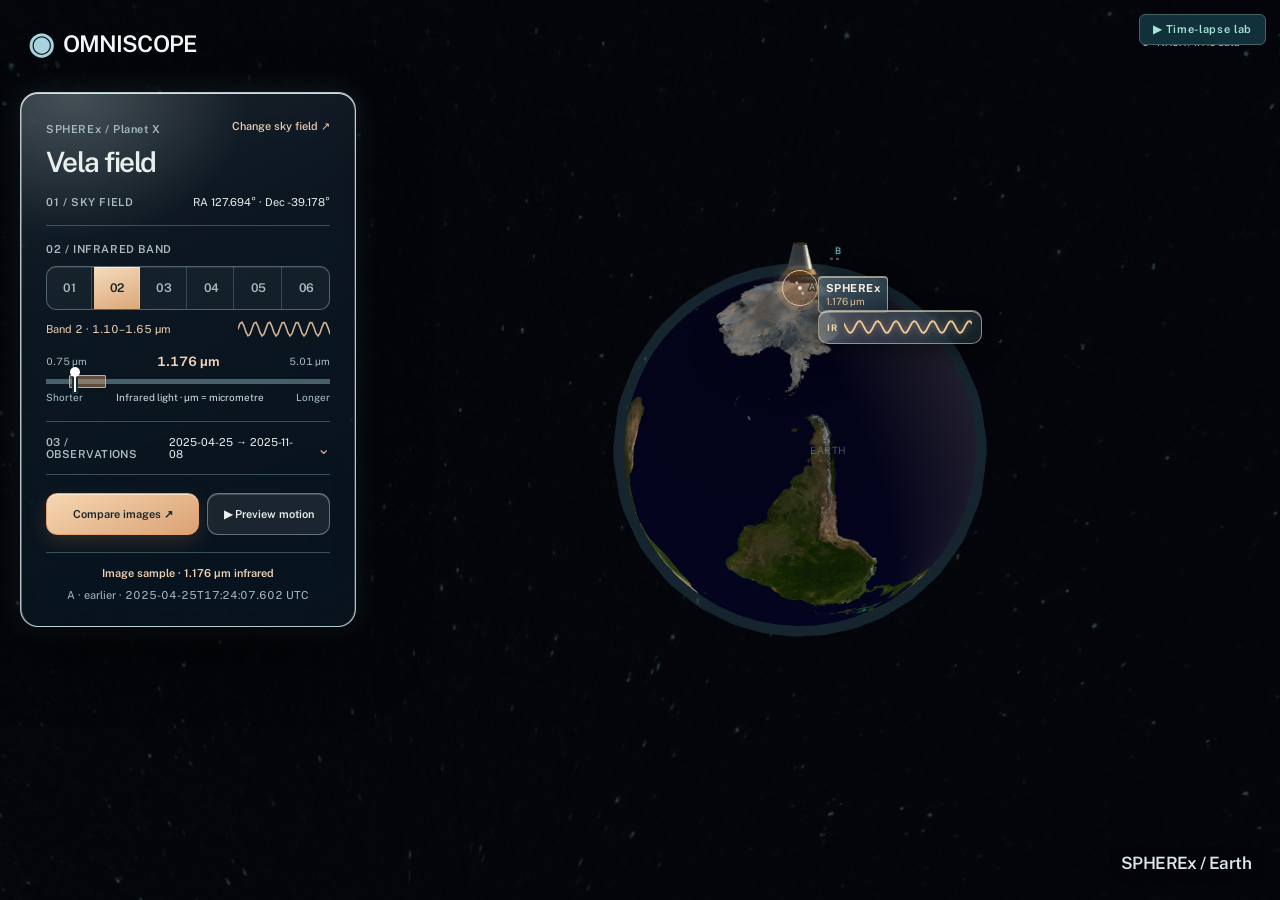
==== omniscope/index.html @ dc227153 "Add omniscope" ====
<!doctype html>
<html lang="en">
<head>
<base href="/omniscope/public/">
<meta charset="UTF-8" />
<meta name="viewport" content="width=device-width, initial-scale=1.0" />
<title>OMNISCOPE</title>
<meta name="description" content="Explore real SPHEREx infrared observations, compare the sky over time, and investigate possible moving sources." />
<meta property="og:type" content="website" />
<meta property="og:title" content="OmniScope | SPHEREx Sky Explorer" />
<meta property="og:description" content="Compare real NASA/IPAC infrared sky images and explore the changing sky." />
<style>
:root {
    --void: #05070d;
    --panel: rgba(10, 15, 26, 0.72);
    --border: rgba(148, 163, 184, 0.14);
    --cyan: #6fd8e8;
    --text: #e7ecf3;
    --muted: #7c8a9e;
    --warn: #d98f5a;
  }
  * { box-sizing: border-box; }
  html, body { margin: 0; height: 100%; background: var(--void); color: var(--text);
    font-family: 'Public Sans', Arial, sans-serif; overflow: hidden; }
  .mono { font-family: 'Public Sans', Arial, sans-serif; font-variant-numeric: tabular-nums; }
  canvas { display: block; }

  #app { position: relative; width: 100vw; height: 100vh; }
  .overlay { position: absolute; inset: 0; pointer-events: none; }

  /* Top bar */
  .top-left { position: absolute; left: 24px; top: 24px; }
  .top-left h1 { font-size: 15px; font-weight: 500; letter-spacing: 0.22em; margin: 0; }
  .top-left p { font-size: 10px; text-transform: uppercase; letter-spacing: 0.18em; color: var(--muted); margin: 4px 0 0; }
  .top-right { position: absolute; right: 24px; top: 24px; text-align: right; }
  .top-right .date { font-size: 12px; letter-spacing: 0.02em; color: #cbd5e1; }
  .live-row { display: flex; align-items: center; justify-content: flex-end; gap: 6px; margin-top: 4px; }
  .live-dot { width: 6px; height: 6px; border-radius: 50%; background: var(--cyan); box-shadow: 0 0 6px 1px rgba(111,216,232,0.7); }
  .live-dot.paused { background: #475569; box-shadow: none; }
  .live-label { font-size: 10px; text-transform: uppercase; letter-spacing: 0.18em; color: var(--muted); }

  /* Control panel */
  .control-panel { position: absolute; left: 24px; top: 96px; width: 258px; max-height: calc(100vh - 96px - 210px); min-height: 120px; overflow-y: auto; overflow-x: hidden;
    border: 1px solid var(--border); border-radius: 6px; background: var(--panel);
    backdrop-filter: blur(10px); pointer-events: auto; }
  .control-panel .head { border-bottom: 1px solid var(--border); padding: 12px 16px; position: sticky; top: 0; background: var(--panel); backdrop-filter: blur(10px); }
  .control-panel .head span { font-size: 10px; text-transform: uppercase; letter-spacing: 0.18em; color: var(--muted); }
  .control-panel ul { list-style: none; margin: 0; padding: 4px 0; }
  .control-panel button { all: unset; display: flex; align-items: center; justify-content: space-between;
    width: 100%; padding: 9px 16px; font-size: 12.5px; cursor: pointer; color: #cbd5e1; box-sizing: border-box; }
  .control-panel button:hover { background: rgba(255,255,255,0.05); }
  .control-panel button.off span.label { color: #64748b; }
  .control-panel button span.label { flex: 1; min-width: 0; overflow-wrap: break-word; padding-right: 8px; }
  .dot { width: 11px; height: 11px; border-radius: 50%; border: 1px solid #475569; flex-shrink: 0; }
  .dot.on { border-color: rgba(111,216,232,0.6); background: rgba(111,216,232,0.7); }

  /* Rocket button */

  /* Object inspector */
  .inspector { position: relative; width: 100%; flex: 0 1 auto; min-height: 0; overflow-y: auto;
    border: 1px solid var(--border); border-radius: 6px; background: rgba(10,15,26,0.82);
    backdrop-filter: blur(10px); pointer-events: none; opacity: 0; transform: translateX(24px);
    transition: all 0.3s ease; }
  .inspector.open { opacity: 1; transform: translateX(0); pointer-events: auto; }
  .inspector-head { display: flex; align-items: flex-start; justify-content: space-between;
    border-bottom: 1px solid var(--border); padding: 12px 16px; position: sticky; top: 0; background: rgba(10,15,26,0.92); }
  .inspector-head .cat { font-size: 10px; text-transform: uppercase; letter-spacing: 0.18em; color: var(--muted); margin: 0; }
  .inspector-head h2 { font-size: 17px; font-weight: 500; margin: 2px 0 0; color: #f8fafc; }
  .inspector-head button { all: unset; cursor: pointer; color: #64748b; }
  .inspector-head button:hover { color: #e2e8f0; }
  .inspector-body { padding: 12px 16px; }
  .inspector-body .desc { font-size: 12.5px; line-height: 1.5; color: #94a3b8; margin: 0 0 12px; }
  .section-label { font-size: 10px; text-transform: uppercase; letter-spacing: 0.18em; color: var(--muted); margin: 16px 0 4px; }
  .field { display: flex; align-items: baseline; justify-content: space-between; border-bottom: 1px solid rgba(255,255,255,0.06); padding: 7px 0; gap: 12px; }
  .field .k { font-size: 11px; text-transform: uppercase; letter-spacing: 0.14em; color: #64748b; }
  .field .v { font-size: 13px; color: #f1f5f9; text-align: right; }
  .hazard-flag { margin-top: 8px; border: 1px solid rgba(217,143,90,0.3); background: rgba(217,143,90,0.1);
    padding: 6px 10px; border-radius: 4px; font-size: 11px; color: #e3ab7c; }
  .source-note { margin-top: 10px; font-size: 10.5px; line-height: 1.5; color: #536176; }
  .actions { display: flex; gap: 8px; margin-top: 16px; }
  .actions button { all: unset; flex: 1; text-align: center; border: 1px solid rgba(255,255,255,0.15);
    border-radius: 4px; padding: 8px 12px; font-size: 11px; text-transform: uppercase; letter-spacing: 0.1em;
    color: #cbd5e1; cursor: pointer; transition: all 0.15s; }
  .actions button:hover { background: rgba(255,255,255,0.05); }
  .actions button.active { border-color: rgba(111,216,232,0.5); background: rgba(111,216,232,0.1); color: #a5e8f2; }

  /* Timeline */
  .timeline { position: absolute; bottom: 24px; left: 50%; transform: translateX(-50%);
    width: min(680px, 88vw); display: flex; align-items: center; gap: 16px;
    border: 1px solid var(--border); border-radius: 6px; background: var(--panel);
    backdrop-filter: blur(10px); padding: 12px 16px; pointer-events: auto; }
  .play-btn { all: unset; display: flex; align-items: center; justify-content: center;
    width: 32px; height: 32px; border: 1px solid var(--border); border-radius: 4px; color: #e2e8f0; cursor: pointer; flex-shrink: 0; }
  .play-btn:hover { background: rgba(255,255,255,0.1); }
  .timeline-body { flex: 1; display: flex; flex-direction: column; gap: 6px; min-width: 0; }
  .timeline input[type=range] { width: 100%; height: 4px; -webkit-appearance: none; background: rgba(255,255,255,0.1); border-radius: 2px; cursor: pointer; }
  .timeline input[type=range]::-webkit-slider-thumb { -webkit-appearance: none; width: 11px; height: 11px; border-radius: 50%; background: var(--cyan); }
  .timeline-row { display: flex; align-items: center; justify-content: space-between; }
  .timeline-row .date { font-size: 11px; letter-spacing: 0.02em; color: #cbd5e1; white-space: nowrap; }
  .speed-steps { display: flex; align-items: center; gap: 4px; }
  .speed-steps button { all: unset; padding: 2px 6px; border-radius: 3px; font-size: 10px; color: #64748b; cursor: pointer; }
  .speed-steps button.active { background: rgba(111,216,232,0.15); color: #a5e8f2; }

  /* Loading screen */
  #loading { position: fixed; inset: 0; z-index: 50; display: flex; flex-direction: column;
    align-items: center; justify-content: center; overflow: hidden; background: #03040a;
    transition: opacity 0.3s ease; }
  #loading.hidden { opacity: 0; pointer-events: none; }
  .data-stream { position: absolute; top: 0; font-size: 10px; line-height: 14px; color: rgba(111,216,232,0.25); white-space: pre; }
  @keyframes dataStream { from { transform: translateY(-100%); } to { transform: translateY(100vh); } }
  .scanlines { position: absolute; inset: 0; pointer-events: none;
    background-image: repeating-linear-gradient(0deg, rgba(111,216,232,0.05) 0px, rgba(111,216,232,0.05) 1px, transparent 1px, transparent 3px); }
  .eye-wrap { position: relative; transition: transform 0.5s ease, opacity 0.5s ease; z-index: 10; }
  .eye-wrap.granted { transform: scale(8); opacity: 0; }
  .load-text { position: relative; z-index: 10; margin-top: 28px; display: flex; flex-direction: column; align-items: center; transition: opacity 0.2s ease; }
  .load-text.granted { opacity: 0; }
  .load-text h1 { font-size: 15px; font-weight: 500; letter-spacing: 0.32em; margin: 0; color: #f1f5f9; }
  .load-text .status { margin-top: 12px; height: 16px; font-size: 10px; text-transform: uppercase; letter-spacing: 0.2em; color: rgba(111,216,232,0.8); }
  .load-bar { margin-top: 16px; width: 160px; height: 1px; overflow: hidden; background: rgba(255,255,255,0.1); }
  .load-bar-fill { height: 100%; background: rgba(111,216,232,0.7); transition: width 0.22s linear; width: 0%; }

  /* Pilot / first-person HUD */
  #pilotHud { position: absolute; inset: 0; display: none; pointer-events: none; }
  #pilotHud.active { display: block; }
  .crosshair { position: absolute; left: 50%; top: 50%; transform: translate(-50%, -50%); width: 20px; height: 20px; }
  .crosshair::before, .crosshair::after { content: ''; position: absolute; background: rgba(111,216,232,0.75); }
  .crosshair::before { left: 9px; top: 0; width: 2px; height: 20px; }
  .crosshair::after { top: 9px; left: 0; width: 20px; height: 2px; }
  .pilot-info { position: absolute; left: 24px; bottom: 24px; border: 1px solid rgba(111,216,232,0.25);
    background: rgba(10,15,26,0.7); backdrop-filter: blur(8px); border-radius: 6px; padding: 12px 16px; }
  .pilot-info p { margin: 0; font-size: 10px; text-transform: uppercase; letter-spacing: 0.14em; color: var(--muted); }
  .pilot-info .speed { margin-top: 4px; font-size: 15px; color: #a5e8f2; }
  .pilot-hint { position: absolute; right: 24px; bottom: 24px; text-align: right; font-size: 10.5px; color: #94a3b8; line-height: 1.7; }
  .pilot-hint kbd { border: 1px solid rgba(255,255,255,0.2); border-radius: 3px; padding: 1px 5px; font-size: 10px; color: #cbd5e1; }
  #exitPilotBtn { all: unset; position: absolute; top: 24px; left: 50%; transform: translateX(-50%); pointer-events: auto;
    cursor: pointer; border: 1px solid rgba(111,216,232,0.35); background: rgba(10,15,26,0.75);
    backdrop-filter: blur(8px); border-radius: 6px; padding: 8px 16px; font-size: 11px; text-transform: uppercase;
    letter-spacing: 0.12em; color: #a5e8f2; }
  #exitPilotBtn:hover { background: rgba(111,216,232,0.15); }
  #pilotPrompt { position: absolute; inset: 0; display: none; align-items: flex-start; justify-content: center;
    padding-top: 18vh; pointer-events: none; text-align: center; transition: opacity 0.3s ease; }
  #pilotPrompt.visible { display: flex; }
  #pilotPrompt .box { border: 1px solid rgba(111,216,232,0.3); background: rgba(10,15,26,0.85); border-radius: 8px; padding: 24px 32px; }
  #pilotPrompt h3 { margin: 0 0 6px; font-size: 13px; letter-spacing: 0.1em; text-transform: uppercase; color: #a5e8f2; }
  #pilotPrompt p { margin: 0; font-size: 12px; color: #94a3b8; }

  /* Live alert ticker */
  #ticker { position: relative; width: 100%; margin-top: auto; flex: none;
    border: 1px solid var(--border); border-radius: 6px; background: var(--panel);
    backdrop-filter: blur(10px); pointer-events: auto; }
  #ticker .head { display: flex; align-items: center; gap: 6px; padding: 9px 14px; border-bottom: 1px solid var(--border); }
  #ticker .head .dot { width: 5px; height: 5px; border-radius: 50%; background: var(--cyan); box-shadow: 0 0 5px 1px rgba(111,216,232,0.6); flex: none; }
  #ticker .head span { font-size: 10px; text-transform: uppercase; letter-spacing: 0.16em; color: var(--muted); }
  #ticker .log { max-height: 132px; -webkit-mask-image: linear-gradient(to bottom, transparent 0, #000 18px); mask-image: linear-gradient(to bottom, transparent 0, #000 18px); overflow-y: auto; padding: 8px 14px 10px; display: flex; flex-direction: column; gap: 7px; }
  #ticker .entry { font-size: 10.5px; line-height: 1.5; color: #9fb0c3; }
  #ticker .entry .t { color: #566277; margin-right: 6px; }
  #ticker .entry.alert { color: #e3ab7c; }

  /* EYE / JARVIS console */
  #eyeConsole { position: fixed; inset: 0; z-index: 40; display: none; align-items: flex-start; justify-content: center;
    padding-top: 14vh; background: rgba(3,4,10,0.55); backdrop-filter: blur(4px); }
  #eyeConsole.open { display: flex; }
  #eyeConsole .panel { width: min(560px, 90vw); border: 1px solid rgba(111,216,232,0.3); border-radius: 8px;
    background: rgba(8,12,20,0.92); box-shadow: 0 20px 60px rgba(0,0,0,0.5); }
  #eyeConsole .panel-head { display: flex; align-items: center; justify-content: space-between; padding: 12px 16px; border-bottom: 1px solid var(--border); }
  #eyeConsole .panel-head .title { display: flex; align-items: center; gap: 8px; font-size: 11px; text-transform: uppercase; letter-spacing: 0.16em; color: var(--cyan); }
  #eyeConsole .panel-head .title .dot { width: 6px; height: 6px; border-radius: 50%; background: var(--cyan); box-shadow: 0 0 6px 1px rgba(111,216,232,0.7); }
  #eyeConsole .panel-head button { all: unset; cursor: pointer; color: #64748b; }
  #eyeConsole .panel-head button:hover { color: #e2e8f0; }
  #eyeLog { max-height: 260px; overflow-y: auto; padding: 14px 16px; display: flex; flex-direction: column; gap: 10px; }
  #eyeLog .line { font-size: 12.5px; line-height: 1.55; }
  #eyeLog .line.user { color: #cbd5e1; }
  #eyeLog .line.user::before { content: '> '; color: var(--cyan); }
  #eyeLog .line.reply { color: #9fb0c3; white-space: pre-line; }
  #eyeConsole .input-row { display: flex; align-items: center; gap: 10px; border-top: 1px solid var(--border); padding: 10px 16px; }
  #eyeConsole .input-row span { color: var(--cyan); font-size: 13px; }
  #eyeInput { flex: 1; background: none; border: 0; outline: none; padding: 0; margin: 0; -webkit-user-select: text; user-select: text; caret-color: var(--cyan); font-family: 'Public Sans', Arial, sans-serif; font-size: 13px; color: #f1f5f9; }
  #eyeConsole .hint { padding: 0 16px 12px; font-size: 10.5px; color: #536176; }

  /* Launch event HUD */
  #launchAlert { position: absolute; left: 50%; top: 90px; transform: translateX(-50%) translateY(-8px); pointer-events: none;
    width: min(420px, 84vw); text-align: center; opacity: 0; transition: opacity 0.4s ease, transform 0.4s ease; }
  #launchAlert.visible { opacity: 1; transform: translateX(-50%) translateY(0); }
  #launchAlert .box { border: 1px solid rgba(217,143,90,0.4); background: rgba(10,15,26,0.85); backdrop-filter: blur(10px);
    border-radius: 8px; padding: 14px 20px; }
  #launchAlert .tag { font-size: 10px; text-transform: uppercase; letter-spacing: 0.2em; color: #e3ab7c; margin: 0 0 4px; }
  #launchAlert h3 { margin: 0; font-size: 15px; font-weight: 500; color: #f8fafc; }
  #launchAlert .sub { margin: 4px 0 0; font-size: 11px; color: #94a3b8; }
  #launchCaption { position: absolute; left: 50%; bottom: 130px; transform: translateX(-50%); pointer-events: none;
    font-size: 11px; text-transform: uppercase; letter-spacing: 0.22em; color: rgba(111,216,232,0.85); opacity: 0; transition: opacity 0.3s ease; }
  #launchCaption.visible { opacity: 1; }

  /* Launch prompt (opt-in) + sequence HUD */
  #launchAlert { top: 84px; }
  #launchAlert .row { display: flex; align-items: center; justify-content: space-between; margin-bottom: 2px; }
  #launchAlert .row .tag { margin: 0; }
  #launchAlert .clock { font-size: 12px; color: #a5e8f2; letter-spacing: 0.08em; }
  #launchAlert .note { margin: 8px 0 0; font-size: 9.5px; letter-spacing: 0.08em; color: #536176; }
  #launchAlert #launchSkip { all: unset; pointer-events: auto; cursor: pointer; margin-top: 10px; display: inline-block;
    border: 1px solid rgba(255,255,255,0.15); border-radius: 4px; padding: 5px 12px; font-size: 10px;
    text-transform: uppercase; letter-spacing: 0.12em; color: #94a3b8; }
  #launchAlert #launchSkip:hover { background: rgba(255,255,255,0.06); color: #e2e8f0; }
  #launchPrompt { position: absolute; left: 50%; top: 84px; transform: translateX(-50%) translateY(-8px);
    width: min(400px, 86vw); opacity: 0; pointer-events: none; transition: opacity 0.35s ease, transform 0.35s ease; }
  #launchPrompt.visible { opacity: 1; transform: translateX(-50%) translateY(0); pointer-events: auto; }
  #launchPrompt .box { position: relative; overflow: hidden; border: 1px solid rgba(111,216,232,0.28); background: rgba(10,15,26,0.9);
    backdrop-filter: blur(10px); border-radius: 8px; padding: 14px 16px 16px; }
  #launchPrompt .tag { margin: 0 0 4px; font-size: 10px; text-transform: uppercase; letter-spacing: 0.2em; color: var(--cyan); }
  #launchPrompt h3 { margin: 0; font-size: 15px; font-weight: 500; color: #f8fafc; }
  #launchPrompt .sub { margin: 4px 0 0; font-size: 11px; color: #94a3b8; }
  #launchPrompt .sum { margin: 8px 0 0; font-size: 12px; line-height: 1.5; color: #7c8a9e; }
  #launchPrompt .btns { display: flex; align-items: center; gap: 8px; margin-top: 12px; }
  #launchPrompt .btns button { all: unset; cursor: pointer; border: 1px solid rgba(255,255,255,0.15); border-radius: 4px;
    padding: 6px 12px; font-size: 10.5px; text-transform: uppercase; letter-spacing: 0.1em; color: #cbd5e1; box-sizing: border-box; }
  #launchPrompt .btns button:hover { background: rgba(255,255,255,0.06); }
  #launchPrompt .btns button.primary { border-color: rgba(111,216,232,0.5); background: rgba(111,216,232,0.12); color: #a5e8f2; }
  #launchPrompt .btns .spacer { flex: 1; }
  #launchPrompt .btns button.quiet { border-color: transparent; color: #536176; padding-right: 0; }
  #launchPrompt .bar { position: absolute; left: 0; bottom: 0; height: 2px; width: 100%; background: rgba(111,216,232,0.55); transform-origin: left; }
  #launchPrompt .bar.run { animation: promptBar 12s linear forwards; }
  @keyframes promptBar { from { transform: scaleX(1); } to { transform: scaleX(0); } }

  /* Launch calendar inside the control panel */
  .control-panel .section-btn { border-top: 1px solid var(--border); margin-top: 4px; }
  .control-panel .ld { font-size: 10.5px; color: #64748b; flex: none; }
  .control-panel .ld.up { color: #a5e8f2; }
  .control-panel .count { font-size: 10.5px; color: #64748b; flex: none; }
  .control-panel #launchList button { padding-top: 7px; padding-bottom: 7px; font-size: 12px; }

  /* Pilot target card */
  #pilotTarget { position: absolute; right: 24px; top: 24px; width: 264px; display: none; pointer-events: auto;
    border: 1px solid rgba(111,216,232,0.28); background: rgba(10,15,26,0.82); backdrop-filter: blur(10px);
    border-radius: 8px; padding: 12px 14px; }
  #pilotTarget.visible { display: block; }
  #pilotTarget .cat { margin: 0; font-size: 10px; text-transform: uppercase; letter-spacing: 0.18em; color: var(--muted); }
  #pilotTarget h4 { margin: 2px 0 0; font-size: 16px; font-weight: 500; color: #f8fafc; }
  #pilotTarget .dist { margin-top: 6px; font-size: 12px; color: #a5e8f2; }
  #pilotTarget .desc { margin: 8px 0 0; font-size: 11.5px; line-height: 1.5; color: #7c8a9e; }
  #pilotTarget .btns { display: flex; gap: 8px; margin-top: 10px; }
  #pilotTarget .btns button { all: unset; flex: 1; text-align: center; cursor: pointer; border: 1px solid rgba(255,255,255,0.15);
    border-radius: 4px; padding: 6px 8px; font-size: 10.5px; text-transform: uppercase; letter-spacing: 0.1em; color: #cbd5e1; box-sizing: border-box; }
  #pilotTarget .btns button:hover { background: rgba(255,255,255,0.06); }
  #pilotTarget .btns button.primary { border-color: rgba(111,216,232,0.5); background: rgba(111,216,232,0.12); color: #a5e8f2; }

  /* Layout columns */
  .col-right { position: absolute; right: 24px; top: 96px; bottom: 100px; width: 300px; display: flex;
    flex-direction: column; gap: 12px; pointer-events: none; }
  .left-actions { position: absolute; left: 24px; bottom: 100px; display: flex; flex-direction: column; gap: 8px;
    align-items: flex-start; pointer-events: none; }
  .action-btn { all: unset; box-sizing: border-box; pointer-events: auto; cursor: pointer; display: flex; align-items: center; gap: 8px;
    border: 1px solid var(--border); border-radius: 6px; background: var(--panel); backdrop-filter: blur(10px);
    padding: 10px 14px; color: #94a3b8; font-size: 11px; text-transform: uppercase; letter-spacing: 0.12em; transition: background 0.15s, color 0.15s; }
  .action-btn:hover { background: rgba(255,255,255,0.07); color: #e2e8f0; }
  .action-btn.accent { border-color: rgba(111,216,232,0.3); color: #a5e8f2; }
  .action-btn.accent:hover { background: rgba(111,216,232,0.12); }
  .action-btn kbd { margin-left: 4px; border: 1px solid rgba(255,255,255,0.18); border-radius: 3px; padding: 0 5px; font-size: 10px; color: #7c8a9e; }

  /* Launch UI must sit above the canvas (it precedes #app in the DOM) */
  #launchAlert, #launchPrompt, #launchCaption { z-index: 30; }

  /* EYE quick-command chips */
  #eyeChips { display: flex; flex-wrap: wrap; gap: 6px; padding: 0 16px 12px; }
  #eyeChips button { all: unset; box-sizing: border-box; cursor: pointer; border: 1px solid rgba(255,255,255,0.14); border-radius: 999px;
    padding: 4px 10px; font-size: 10.5px; color: #94a3b8; }
  #eyeChips button:hover { border-color: rgba(111,216,232,0.5); color: #a5e8f2; background: rgba(111,216,232,0.08); }
  .col-right:has(.inspector.open) #ticker .log { max-height: 72px; }
  .control-panel, .left-actions, .timeline { transition: opacity 0.5s ease; }
  .overlay.cinematic .control-panel, .overlay.cinematic .left-actions { opacity: 0; }
  .overlay.cinematic .control-panel, .overlay.cinematic .left-actions, .overlay.cinematic .left-actions * { pointer-events: none !important; }
  .overlay.cinematic .timeline { opacity: 0.35; }
  .focus-chip { all: unset; box-sizing: border-box; position: absolute; left: 50%; bottom: 92px; transform: translateX(-50%);
    pointer-events: auto; cursor: pointer; display: none; align-items: center; gap: 10px; white-space: nowrap;
    border: 1px solid rgba(111,216,232,0.28); border-radius: 999px; background: rgba(10,15,26,0.75);
    backdrop-filter: blur(8px); padding: 5px 13px; font-size: 10.5px; letter-spacing: 0.08em; color: #a5e8f2; }
  .focus-chip.visible { display: flex; }
  .focus-chip:hover { background: rgba(111,216,232,0.1); }
  .focus-chip .hint { color: #536176; }
  .overlay.cinematic .focus-chip { opacity: 0; pointer-events: none !important; }

</style>
<link rel="stylesheet" href="./survey-system.css"><link rel="stylesheet" href="./calm-ui.css"><link rel="stylesheet" href="./refined-ui.css"><link rel="stylesheet" href="./mission-ui.css"><link rel="stylesheet" href="./mission-redesign.css"><link rel="stylesheet" href="./analysis-workspace.css"><link rel="icon" href="./favicon.svg">
<link rel="stylesheet" href="https://fonts.googleapis.com/css2?family=Public+Sans:wght@400;500;600;700&display=swap" media="print" onload="this.media='all'">
<link rel="stylesheet" href="https://fonts.googleapis.com/css2?family=Space+Grotesk:wght@400;500;600&family=IBM+Plex+Mono:wght@400;500&display=swap" media="print" onload="this.media='all'">
</head>
<body class="spx-starting">
<script>
/* Failsafe: the loading screen can never get stuck, even if a module or font is slow or fails. */
(function(){function hide(){var l=document.getElementById('loading');if(l)l.classList.add('hidden')}
setTimeout(hide,2600);window.addEventListener('load',function(){setTimeout(hide,900)});window.addEventListener('error',function(){setTimeout(hide,400)},true);
window.addEventListener('unhandledrejection',function(){setTimeout(hide,400)})})();
</script>

<div id="launchAlert">
  <div class="box">
    <div class="row"><p class="tag mono">Launch Sequence</p><span class="clock mono" id="launchClock">T-00:00</span></div>
    <h3 id="launchAlertTitle"></h3>
    <p class="sub mono" id="launchAlertSub"></p>
    <p class="note mono">Illustrative sequence &mdash; not live telemetry</p>
    <button id="launchSkip">Skip &middot; Esc</button>
  </div>
</div>
<div id="launchPrompt">
  <div class="box">
    <p class="tag mono" id="promptTag">Launch on record</p>
    <h3 id="promptTitle"></h3>
    <p class="sub mono" id="promptSub"></p>
    <p class="sum" id="promptSum"></p>
    <div class="btns">
      <button class="primary" id="promptWatch">Watch launch</button>
      <button id="promptDismiss">Not now</button>
      <span class="spacer"></span>
      <button class="quiet" id="promptMute">Mute alerts</button>
    </div>
    <div class="bar" id="promptBar"></div>
  </div>
</div>
<div id="launchCaption" class="mono"></div>

<div id="eyeConsole">
  <div class="panel">
    <div class="panel-head">
      <div class="title"><span class="dot"></span><span>EYE — System Console</span></div>
      <button id="eyeClose"><svg width="12" height="12" viewBox="0 0 12 12" stroke="currentColor" stroke-width="1.3"><line x1="1" y1="1" x2="11" y2="11"/><line x1="11" y1="1" x2="1" y2="11"/></svg></button>
    </div>
    <div id="eyeLog"></div>
    <div id="eyeChips"></div>
    <div class="input-row">
      <span class="mono">&gt;</span>
      <input id="eyeInput" class="mono" type="text" placeholder="ask eye — try 'show apophis' or 'help'" autocomplete="off" />
    </div>
    <p class="hint mono">Simulated command interface — matches against known objects and commands, not a live AI.</p>
  </div>
</div>

<div id="app"></div>

<div id="pilotHud">
  <div class="crosshair"></div>
  <div class="pilot-info">
    <p>Rocket Velocity</p>
    <div class="speed mono" id="pilotSpeedReadout">0 units/s</div>
  </div>
  <div class="pilot-hint mono">
    <div>Click + drag to steer</div>
    <div>Click a body to target &middot; <kbd>F</kbd> fly there</div>
    <div><kbd>W</kbd><kbd>A</kbd><kbd>S</kbd><kbd>D</kbd> thrust &amp; strafe</div>
    <div><kbd>SPACE</kbd>/<kbd>SHIFT</kbd> up / down</div>
    <div><kbd>SCROLL</kbd> throttle &middot; <kbd>ESC</kbd> exit</div>
  </div>
  <div id="pilotTarget">
    <p class="cat mono" id="ptCat"></p>
    <h4 id="ptName"></h4>
    <div class="dist mono" id="ptDist"></div>
    <p class="desc" id="ptDesc"></p>
    <div class="btns"><button class="primary" id="ptFly">Fly there (F)</button><button id="ptClear">Clear</button></div>
  </div>
  <button id="exitPilotBtn">Exit Rocket</button>
</div>
<div id="pilotPrompt">
  <div class="box">
    <h3>You're at the controls</h3>
    <p>Click and drag to look around. WASD to fly. Click any planet to target it.</p>
  </div>
</div>

<div id="loading">
  <div id="stream-container"></div>
  <div class="scanlines"></div>
  <div class="eye-wrap" id="eyeWrap">
    <svg width="140" height="140" viewBox="0 0 140 140">
      <defs>
        <radialGradient id="iris" cx="50%" cy="50%" r="50%">
          <stop offset="0%" stop-color="#0d3742" />
          <stop offset="55%" stop-color="#0a2530" />
          <stop offset="100%" stop-color="#051419" />
        </radialGradient>
      </defs>
      <circle cx="70" cy="70" r="64" fill="none" stroke="#6fd8e8" stroke-opacity="0.18" stroke-width="0.6" />
      <circle cx="70" cy="70" r="58" fill="none" stroke="#6fd8e8" stroke-opacity="0.35" stroke-width="0.8" stroke-dasharray="2 6">
        <animateTransform attributeName="transform" type="rotate" from="0 70 70" to="360 70 70" dur="6s" repeatCount="indefinite" />
      </circle>
      <path d="M 6 70 Q 70 20 134 70 Q 70 120 6 70 Z" fill="#03080b" stroke="#6fd8e8" stroke-opacity="0.5" stroke-width="1" />
      <circle cx="70" cy="70" r="26" fill="url(#iris)" stroke="#6fd8e8" stroke-opacity="0.6" stroke-width="0.8" />
      <circle cx="70" cy="70" r="10" fill="#010304" />
      <path d="M 70 70 L 70 44 A 26 26 0 0 1 92 82 Z" fill="#6fd8e8" opacity="0.22">
        <animateTransform attributeName="transform" type="rotate" from="0 70 70" to="360 70 70" dur="1.4s" repeatCount="indefinite" />
      </path>
      <g transform="translate(10,10)"><path d="M -8 -8 L -8 0 M -8 -8 L 0 -8" stroke="#6fd8e8" stroke-opacity="0.5" stroke-width="1" fill="none" /></g>
      <g transform="translate(130,10) rotate(90)"><path d="M -8 -8 L -8 0 M -8 -8 L 0 -8" stroke="#6fd8e8" stroke-opacity="0.5" stroke-width="1" fill="none" /></g>
      <g transform="translate(130,130) rotate(180)"><path d="M -8 -8 L -8 0 M -8 -8 L 0 -8" stroke="#6fd8e8" stroke-opacity="0.5" stroke-width="1" fill="none" /></g>
      <g transform="translate(10,130) rotate(270)"><path d="M -8 -8 L -8 0 M -8 -8 L 0 -8" stroke="#6fd8e8" stroke-opacity="0.5" stroke-width="1" fill="none" /></g>
    </svg>
  </div>
  <div class="load-text" id="loadText">
    <h1>OMNISCOPE</h1>
    <p class="status mono" id="statusLine">ESTABLISHING UPLINK</p>
    <div class="load-bar"><div class="load-bar-fill" id="loadBarFill"></div></div>
  </div>
</div>
<script type="importmap">
{
  "imports": {
    "three": "./vendor/three.module.js",
    "three/addons/": "./vendor/addons/"
  }
}
</script>
<script type="module">
import * as THREE from 'three';
import { OrbitControls } from 'three/addons/controls/OrbitControls.js';
import { installSurvey } from './survey-system.js';
import('./timelapse-lab.js').catch(e=>console.warn('Time-lapse lab unavailable',e));

setTimeout(bootSequence, 0);

/* ---------------------------------------------------------------------- */
/*  Loading sequence                                                       */
/* ---------------------------------------------------------------------- */
const STATUS_LINES = ['OPENING OBSERVATORY', 'LOADING INFRARED SKY', 'READING SPHEREX IMAGES', 'ALIGNING SKY COORDINATES', 'OBSERVATORY READY'];
const HEX = '0123456789ABCDEF';
function randomHexLine(len) { let s = ''; for (let i = 0; i < len; i++) s += HEX[Math.floor(Math.random() * 16)]; return s; }

const streamContainer = document.getElementById('stream-container');
for (let i = 0; i < 14; i++) {
  const col = document.createElement('div');
  col.className = 'data-stream mono';
  col.style.left = `${(i / 14) * 100 + Math.random() * 3}%`;
  const duration = 1.1 + Math.random() * 0.6;
  const delay = Math.random() * 0.4;
  col.style.animation = `dataStream ${duration}s linear ${delay}s infinite`;
  col.textContent = randomHexLine(28).split('').join('\n');
  streamContainer.appendChild(col);
}

const statusLine = document.getElementById('statusLine');
const loadBarFill = document.getElementById('loadBarFill');
const eyeWrap = document.getElementById('eyeWrap');
const loadText = document.getElementById('loadText');
const loadingEl = document.getElementById('loading');

let statusIndex = 0;
const stepMs = 90;
function bootSequence() {
  STATUS_LINES.forEach((_, i) => {
    setTimeout(() => {
      statusIndex = i;
      statusLine.textContent = STATUS_LINES[i];
      loadBarFill.style.width = `${((i + 1) / STATUS_LINES.length) * 100}%`;
    }, i * stepMs);
  });
  setTimeout(() => { eyeWrap.classList.add('granted'); loadText.classList.add('granted'); }, STATUS_LINES.length * stepMs + 60);
  setTimeout(() => { loadingEl.classList.add('hidden'); }, STATUS_LINES.length * stepMs + 200);
}

/* ---------------------------------------------------------------------- */
/*  Data model                                                             */
/*  Planet + real-object elements are sourced from JPL Small-Body Database */
/*  / Wikipedia orbital-characteristics infoboxes. See per-object          */
/*  "source" fields surfaced in the inspector panel.                       */
/* ---------------------------------------------------------------------- */
const AU_TO_SCENE_UNITS = 12;

const planets = [
  { id: 'mercury', name: 'Mercury', category: 'planet', kind: 'terrestrial', displayRadius: 0.34, color: '#a99c94',
    el: { a: 0.387, e: 0.2056, incl: 7.0, m0: 174.8, period: 88.0 },
    description: 'The smallest and innermost planet, with extreme surface temperature swings.' },
  { id: 'venus', name: 'Venus', category: 'planet', kind: 'terrestrial', displayRadius: 0.52, color: '#d8c398',
    el: { a: 0.723, e: 0.0068, incl: 3.39, m0: 50.4, period: 224.7 },
    description: 'A thick, runaway-greenhouse atmosphere makes Venus the hottest planet.' },
  { id: 'earth', name: 'Earth', category: 'planet', kind: 'terrestrial', displayRadius: 0.55, color: '#5aa9d6',
    el: { a: 1.0, e: 0.0167, incl: 0.0, m0: 358.6, period: 365.25 },
    description: 'Our home world, and the reference point for every near-Earth object tracked here.' },
  { id: 'mars', name: 'Mars', category: 'planet', kind: 'terrestrial', displayRadius: 0.42, color: '#c1633f',
    el: { a: 1.524, e: 0.0934, incl: 1.85, m0: 19.4, period: 687.0 },
    description: 'The Red Planet, home to the largest volcano and canyon in the solar system.' },
  { id: 'jupiter', name: 'Jupiter', category: 'planet', kind: 'gas', displayRadius: 1.4, color: '#c9a789',
    el: { a: 5.203, e: 0.0489, incl: 1.3, m0: 20.0, period: 4331.0 },
    description: 'The largest planet, a gas giant whose gravity shapes much of the inner solar system.' },
  { id: 'saturn', name: 'Saturn', category: 'planet', kind: 'gas', displayRadius: 1.2, color: '#dcc79a',
    el: { a: 9.537, e: 0.0565, incl: 2.49, m0: 317.0, period: 10747.0 },
    description: 'Famous for its prominent ring system, composed mostly of ice and rock.' },
  { id: 'uranus', name: 'Uranus', category: 'planet', kind: 'gas', displayRadius: 0.9, color: '#9fd6d9',
    el: { a: 19.191, e: 0.0463, incl: 0.77, m0: 142.2, period: 30589.0 },
    description: 'An ice giant that rotates almost on its side relative to the solar plane.' },
  { id: 'neptune', name: 'Neptune', category: 'planet', kind: 'gas', displayRadius: 0.87, color: '#5f7fd6',
    el: { a: 30.07, e: 0.0086, incl: 1.77, m0: 256.2, period: 59800.0 },
    description: 'The outermost known planet, driven by the fastest winds in the solar system.' },
];

/* Real near-Earth objects, PHAs, and a long-period comet (JPL SBDB / Wikipedia) */
const neos = [
  { id: 'apophis', name: '99942 Apophis', category: 'potentially-hazardous-asteroid', kind: 'asteroid', displayRadius: 0.09, color: '#d98f5a', hazardous: true,
    el: { a: 0.9224, e: 0.1911, incl: 3.341, m0: 90.28, period: 323.6 },
    description: 'A 370 m Aten-group asteroid that will pass closer than geostationary satellites on 13 April 2029. The 2029 Earth-impact scenario has been ruled out.',
    diameterMin: 340, diameterMax: 450, closeApproach: 0.00038, source: 'JPL Small-Body Database, epoch 2025' },
  { id: 'bennu', name: '101955 Bennu', category: 'potentially-hazardous-asteroid', kind: 'asteroid', displayRadius: 0.08, color: '#d98f5a', hazardous: true,
    el: { a: 1.1264, e: 0.2037, incl: 6.035, m0: 101.70, period: 436.65 },
    description: 'A carbonaceous Apollo-group asteroid. NASA\u2019s OSIRIS-REx collected a surface sample in 2020, returned to Earth in September 2023.',
    diameterMin: 490, diameterMax: 565, closeApproach: 0.00322, source: 'JPL Small-Body Database, epoch 2011' },
  { id: 'eros', name: '433 Eros', category: 'near-earth-asteroid', kind: 'asteroid', displayRadius: 0.1, color: '#8fb3c7',
    el: { a: 1.4581, e: 0.2226, incl: 10.828, m0: 110.78, period: 643.12 },
    description: 'The first near-Earth asteroid ever discovered (1898) and the first ever orbited and landed on \u2014 by NASA\u2019s NEAR Shoemaker in 2000\u20132001.',
    diameterMin: 11200, diameterMax: 34400, closeApproach: 0.1505, source: 'JPL Small-Body Database, epoch 2023' },
  { id: 'halley', name: '1P/Halley', category: 'near-earth-comet', kind: 'comet', displayRadius: 0.12, color: '#bfe8ec',
    el: { a: 17.8, e: 0.9673, incl: 162.3, m0: 66.5, period: 27505.0 },
    description: 'The most famous periodic comet, visible to the naked eye roughly every 76 years. Last at perihelion in 1986; next return is 2061. Its orbit runs retrograde \u2014 backwards relative to the planets.',
    diameterMin: 7400, diameterMax: 15300, closeApproach: 0.075, source: 'JPL Small-Body Database, epoch 2061 (extrapolated)' },
];

/* Ceres — largest main-belt object, classified as a dwarf planet */
const ceres = { id: 'ceres', name: '1 Ceres', category: 'asteroid-belt', kind: 'asteroid', displayRadius: 0.22, color: '#b9ad9c',
  el: { a: 2.768, e: 0.0758, incl: 10.59, m0: 130.0, period: 1680.5 },
  description: 'The largest object in the asteroid belt and the only dwarf planet in the inner solar system. Visited and orbited by NASA\u2019s Dawn spacecraft, 2015\u20132018.',
  diameterMin: 939000, diameterMax: 965000, source: 'NASA Asteroid Fact Sheet, epoch 2016' };

/* The Moon — orbits Earth, not the Sun. Real e/i/period; artistic distance for visibility. */
const MOON_SCENE_DISTANCE = 1.55;
const moon = { id: 'moon', name: 'The Moon', category: 'moon', kind: 'moon', displayRadius: 0.16, color: '#c7c3bb',
  parentId: 'earth',
  el: { a: MOON_SCENE_DISTANCE, e: 0.0549, incl: 5.145, m0: 180.0, period: 27.3217 },
  description: 'Earth\u2019s only natural satellite. Real eccentricity, inclination and 27.32-day period \u2014 shown at an enlarged distance from Earth so it reads clearly at this scale.',
  source: 'IMCCE / real orbital elements, artistic distance' };

const allBodies = [...planets, ...neos, ceres];

/* ---------------------------------------------------------------------- */
/*  Missions & spacecraft                                                  */
/* ---------------------------------------------------------------------- */
const REAL_NOW = Date.now();
const missions = [
  { id: 'iss', name: 'International Space Station', category: 'mission', kind: 'satellite', color: '#e8e8e8',
    parentId: 'earth', sceneDistance: 0.78, periodRealSeconds: 7, inclDeg: 51.6,
    description: 'Crewed low Earth orbit outpost, roughly 400 km up, circling Earth about every 92 minutes \u2014 sped up here for visibility.',
    fields: [['Altitude', '~400 km'], ['Orbital period', '~92 min'], ['Inclination', '51.6\u00B0'], ['Crew', 'Continuously since Nov 2000']],
    source: 'NASA' },
  { id: 'jwst', name: 'James Webb Space Telescope', category: 'mission', kind: 'telescope', color: '#f0d99a',
    parentId: 'earth', fixedOffsetAu: 0.01, sceneOffset: 2.4,
    description: 'Infrared observatory holding a halo orbit around the Sun\u2013Earth L2 point, keeping the Sun, Earth and Moon behind its sunshield at all times.',
    fields: [['Distance from Earth', '~1.5 million km'], ['Location', 'Sun\u2013Earth L2'], ['Launched', '25 Dec 2021']],
    source: 'NASA / ESA / CSA' },
  { id: 'parker', name: 'Parker Solar Probe', category: 'mission', kind: 'probe', color: '#ffcf7a',
    el: { a: 0.388, e: 0.88, incl: 3.4, m0: 0, period: 88 },
    description: 'The fastest human-made object ever built, diving to within ~6.9 million km of the Sun\u2019s surface \u2014 closer than any spacecraft in history.',
    fields: [['Perihelion', '~6.9 million km'], ['Aphelion', '~0.73 AU (near Venus)'], ['Orbital period', '~88 days'], ['Launched', 'Aug 2018']],
    source: 'NASA / JHU APL' },
  { id: 'voyager1', name: 'Voyager 1', category: 'mission', kind: 'probe', color: '#9fd6ff',
    directionDeg: 35, directionInclDeg: 34, baseDistanceAu: 166, auPerDay: 0.00982,
    description: 'Launched in 1977, now the most distant human-made object, traveling through interstellar space beyond the heliopause.',
    fields: [['Distance from Sun', '~166 AU (extrapolated)'], ['Speed', '~17 km/s'], ['Status', 'Interstellar space since 2012'], ['Launched', 'Sep 1977']],
    source: 'NASA JPL (approximate, extrapolated from launch date)' },
  { id: 'voyager2', name: 'Voyager 2', category: 'mission', kind: 'probe', color: '#9fd6ff',
    directionDeg: 205, directionInclDeg: -30, baseDistanceAu: 138, auPerDay: 0.00820,
    description: 'Voyager 1\u2019s twin, and the only spacecraft to have flown by Uranus and Neptune. Now also traveling through interstellar space.',
    fields: [['Distance from Sun', '~138 AU (extrapolated)'], ['Speed', '~15 km/s'], ['Status', 'Interstellar space since 2018'], ['Launched', 'Aug 1977']],
    source: 'NASA JPL (approximate, extrapolated from launch date)' },
];

missions.push({ id:'spherex', name:'SPHEREx', category:'mission', kind:'telescope', color:'#8ae5d8', parentId:'earth', description:'NASA near-infrared spectral survey observatory. The marker orbit is enlarged and schematic; the mapped observation directions and spectral images come from IRSA.', fields:[['Wavelength range','0.75 - 5.0 microns'],['Spectral channels','102'],['Launch','11 March 2025'],['Data','NASA / IPAC SPHEREx Level 2']], source:'NASA / JPL-Caltech / Caltech / IPAC' });

function getPosition(el, date, epoch = new Date('2000-01-01T00:00:00Z')) {
  const days = (date.getTime() - epoch.getTime()) / 86400000;
  const meanMotion = 360 / el.period;
  const angleDeg = el.m0 + meanMotion * days;
  const angle = (angleDeg * Math.PI) / 180;
  const rAu = el.a * (1 - el.e * Math.cos(angle));
  const r = rAu * AU_TO_SCENE_UNITS;
  const inclRad = (el.incl * Math.PI) / 180;
  const x = r * Math.cos(angle);
  const zFlat = r * Math.sin(angle);
  const y = zFlat * Math.sin(inclRad);
  const z = zFlat * Math.cos(inclRad);
  return new THREE.Vector3(x, y, z);
}

/* Same math, but 'a' is already in scene units (for the Moon, orbiting Earth) */
function getLocalPosition(el, date, epoch = new Date('2000-01-01T00:00:00Z')) {
  const days = (date.getTime() - epoch.getTime()) / 86400000;
  const meanMotion = 360 / el.period;
  const angleDeg = el.m0 + meanMotion * days;
  const angle = (angleDeg * Math.PI) / 180;
  const r = el.a * (1 - el.e * Math.cos(angle));
  const inclRad = (el.incl * Math.PI) / 180;
  const x = r * Math.cos(angle);
  const zFlat = r * Math.sin(angle);
  const y = zFlat * Math.sin(inclRad);
  const z = zFlat * Math.cos(inclRad);
  return new THREE.Vector3(x, y, z);
}

function getOrbitPoints(el, segments = 128) {
  const pts = [];
  const inclRad = (el.incl * Math.PI) / 180;
  for (let i = 0; i <= segments; i++) {
    const angle = (i / segments) * Math.PI * 2;
    const rAu = el.a * (1 - el.e * Math.cos(angle));
    const r = rAu * AU_TO_SCENE_UNITS;
    const x = r * Math.cos(angle);
    const zFlat = r * Math.sin(angle);
    const y = zFlat * Math.sin(inclRad);
    const z = zFlat * Math.cos(inclRad);
    pts.push(new THREE.Vector3(x, y, z));
  }
  return pts;
}

function getLocalOrbitPoints(el, segments = 96) {
  const pts = [];
  const inclRad = (el.incl * Math.PI) / 180;
  for (let i = 0; i <= segments; i++) {
    const angle = (i / segments) * Math.PI * 2;
    const r = el.a * (1 - el.e * Math.cos(angle));
    const x = r * Math.cos(angle);
    const zFlat = r * Math.sin(angle);
    const y = zFlat * Math.sin(inclRad);
    const z = zFlat * Math.cos(inclRad);
    pts.push(new THREE.Vector3(x, y, z));
  }
  return pts;
}

/* ---------------------------------------------------------------------- */
/*  Procedural textures                                                    */
/* ---------------------------------------------------------------------- */
function seededRandom(seed) { let v = seed; return () => { v = (v * 16807) % 2147483647; return (v - 1) / 2147483646; }; }

function createRockyTexture(hex, seed) {
  const size = 256; const c = document.createElement('canvas'); c.width = size; c.height = size;
  const ctx = c.getContext('2d'); const rand = seededRandom(seed * 9973 + 7);
  const base = new THREE.Color(hex); const dark = base.clone().multiplyScalar(0.62);
  const light = base.clone().lerp(new THREE.Color('#ffffff'), 0.22);
  ctx.fillStyle = `#${base.getHexString()}`; ctx.fillRect(0, 0, size, size);
  for (let i = 0; i < 340; i++) {
    const x = rand() * size, y = rand() * size, r = 4 + rand() * 22;
    const col = rand() > 0.5 ? dark : light;
    ctx.globalAlpha = 0.05 + rand() * 0.12; ctx.fillStyle = `#${col.getHexString()}`;
    ctx.beginPath(); ctx.arc(x, y, r, 0, Math.PI * 2); ctx.fill();
  }
  ctx.globalAlpha = 1;
  for (let i = 0; i < 120; i++) {
    const x = rand() * size, y = rand() * size, r = 1 + rand() * 3.5;
    ctx.fillStyle = `#${dark.getHexString()}`; ctx.globalAlpha = 0.3 + rand() * 0.3;
    ctx.beginPath(); ctx.arc(x, y, r, 0, Math.PI * 2); ctx.fill();
  }
  const tex = new THREE.CanvasTexture(c); tex.colorSpace = THREE.SRGBColorSpace; return tex;
}

function createEarthTexture(seed) {
  const w = 512, h = 256; const c = document.createElement('canvas'); c.width = w; c.height = h;
  const ctx = c.getContext('2d'); const rand = seededRandom(seed * 7919 + 13);

  // Ocean base with gentle depth variation.
  const ocean = new THREE.Color('#1c5480'); const oceanLight = new THREE.Color('#2f7aa8');
  ctx.fillStyle = `#${ocean.getHexString()}`; ctx.fillRect(0, 0, w, h);
  for (let i = 0; i < 90; i++) {
    const x = rand() * w, y = h * 0.1 + rand() * h * 0.8, r = 14 + rand() * 40;
    ctx.globalAlpha = 0.06 + rand() * 0.1; ctx.fillStyle = `#${oceanLight.getHexString()}`;
    ctx.beginPath(); ctx.ellipse(x, y, r, r * 0.6, 0, 0, Math.PI * 2); ctx.fill();
  }
  ctx.globalAlpha = 1;

  // Continents: several organic clusters of overlapping blobs, spread across both hemispheres.
  const landGreen = new THREE.Color('#3e6b3a'), landOlive = new THREE.Color('#6b7a3f'), landTan = new THREE.Color('#a68a5c');
  const clusters = [
    { x: 0.16, y: 0.38, n: 11, r: 26 }, { x: 0.13, y: 0.66, n: 8, r: 20 },
    { x: 0.30, y: 0.28, n: 7, r: 16 }, { x: 0.32, y: 0.55, n: 9, r: 22 },
    { x: 0.52, y: 0.24, n: 10, r: 24 }, { x: 0.58, y: 0.42, n: 8, r: 18 },
    { x: 0.74, y: 0.30, n: 9, r: 20 }, { x: 0.80, y: 0.62, n: 7, r: 17 },
    { x: 0.92, y: 0.58, n: 6, r: 14 },
  ];
  clusters.forEach((cl, ci) => {
    const cx = cl.x * w, cy = cl.y * h;
    const tone = [landGreen, landOlive, landTan][ci % 3];
    ctx.fillStyle = `#${tone.getHexString()}`;
    for (let i = 0; i < cl.n; i++) {
      const ang = rand() * Math.PI * 2, dist = rand() * cl.r * 1.4;
      const x = cx + Math.cos(ang) * dist, y = cy + Math.sin(ang) * dist * 0.7;
      const r = cl.r * (0.35 + rand() * 0.55);
      ctx.globalAlpha = 0.85;
      ctx.beginPath(); ctx.arc(x, y, r, 0, Math.PI * 2); ctx.fill();
    }
  });
  ctx.globalAlpha = 1;

  // Terrain mottling on land (darker/lighter patches) for texture at closer zoom.
  clusters.forEach((cl) => {
    const cx = cl.x * w, cy = cl.y * h;
    for (let i = 0; i < 10; i++) {
      const ang = rand() * Math.PI * 2, dist = rand() * cl.r;
      const x = cx + Math.cos(ang) * dist, y = cy + Math.sin(ang) * dist * 0.7;
      const shade = rand() > 0.5 ? landGreen.clone().multiplyScalar(0.7) : landTan.clone().multiplyScalar(1.15);
      ctx.globalAlpha = 0.18 + rand() * 0.15; ctx.fillStyle = `#${shade.getHexString()}`;
      ctx.beginPath(); ctx.arc(x, y, cl.r * 0.3, 0, Math.PI * 2); ctx.fill();
    }
  });
  ctx.globalAlpha = 1;

  // Polar ice caps.
  const capGrad = (y0, y1, dir) => {
    const g = ctx.createLinearGradient(0, y0, 0, y1);
    g.addColorStop(dir, 'rgba(240,248,255,0.95)'); g.addColorStop(1 - dir, 'rgba(240,248,255,0)');
    return g;
  };
  ctx.fillStyle = capGrad(0, h * 0.13, 0); ctx.fillRect(0, 0, w, h * 0.13);
  ctx.fillStyle = capGrad(h * 0.87, h, 1); ctx.fillRect(0, h * 0.87, w, h * 0.13);

  const tex = new THREE.CanvasTexture(c); tex.colorSpace = THREE.SRGBColorSpace; return tex;
}

function createCloudsTexture(seed) {
  const w = 512, h = 256; const c = document.createElement('canvas'); c.width = w; c.height = h;
  const ctx = c.getContext('2d'); const rand = seededRandom(seed * 5303 + 21);
  ctx.clearRect(0, 0, w, h);
  for (let i = 0; i < 26; i++) {
    const cx = rand() * w, cy = h * 0.12 + rand() * h * 0.76;
    const puffs = 3 + Math.floor(rand() * 4);
    for (let j = 0; j < puffs; j++) {
      const x = cx + (rand() - 0.5) * 30, y = cy + (rand() - 0.5) * 12;
      const r = 5 + rand() * 11;
      ctx.globalAlpha = 0.06 + rand() * 0.11;
      ctx.fillStyle = '#ffffff';
      ctx.beginPath(); ctx.arc(x, y, r, 0, Math.PI * 2); ctx.fill();
    }
  }
  ctx.globalAlpha = 1;
  const tex = new THREE.CanvasTexture(c); tex.colorSpace = THREE.SRGBColorSpace; return tex;
}

function createGasGiantTexture(hex, seed) {
  const w = 512, h = 256; const c = document.createElement('canvas'); c.width = w; c.height = h;
  const ctx = c.getContext('2d'); const rand = seededRandom(seed * 6151 + 3);
  const base = new THREE.Color(hex);
  const bandCount = 14 + Math.floor(rand() * 6); const bandH = h / bandCount;
  for (let i = 0; i < bandCount; i++) {
    const shade = 0.75 + rand() * 0.5; const col = base.clone().multiplyScalar(shade);
    ctx.fillStyle = `#${col.getHexString()}`; ctx.fillRect(0, i * bandH, w, bandH + 1);
  }
  for (let i = 0; i < 60; i++) {
    const y = rand() * h, hh = 2 + rand() * 6, shade = 0.85 + rand() * 0.4;
    const col = base.clone().multiplyScalar(shade);
    ctx.globalAlpha = 0.12 + rand() * 0.18; ctx.fillStyle = `#${col.getHexString()}`;
    ctx.fillRect(0, y, w, hh);
  }
  ctx.globalAlpha = 0.35;
  const sx = rand() * w, sy = h * (0.3 + rand() * 0.4);
  const grad = ctx.createRadialGradient(sx, sy, 2, sx, sy, 34);
  grad.addColorStop(0, base.clone().lerp(new THREE.Color('#ffffff'), 0.3).getStyle());
  grad.addColorStop(1, 'transparent');
  ctx.fillStyle = grad; ctx.beginPath(); ctx.ellipse(sx, sy, 34, 16, 0, 0, Math.PI * 2); ctx.fill();
  ctx.globalAlpha = 1;
  const tex = new THREE.CanvasTexture(c); tex.colorSpace = THREE.SRGBColorSpace; return tex;
}

function createRingTexture(hex) {
  const size = 512; const c = document.createElement('canvas'); c.width = size; c.height = 1;
  const ctx = c.getContext('2d'); const base = new THREE.Color(hex); const rand = seededRandom(42);
  const grad = ctx.createLinearGradient(0, 0, size, 0);
  for (let i = 0; i <= 24; i++) {
    const t = i / 24, shade = 0.4 + rand() * 0.6, alpha = 0.25 + rand() * 0.55;
    const col = base.clone().multiplyScalar(shade);
    grad.addColorStop(t, `rgba(${Math.round(col.r * 255)},${Math.round(col.g * 255)},${Math.round(col.b * 255)},${alpha})`);
  }
  ctx.fillStyle = grad; ctx.fillRect(0, 0, size, 1);
  const tex = new THREE.CanvasTexture(c); tex.colorSpace = THREE.SRGBColorSpace; return tex;
}

function createMoonTexture(hex) {
  const size = 256; const c = document.createElement('canvas'); c.width = size; c.height = size;
  const ctx = c.getContext('2d'); const rand = seededRandom(77);
  const base = new THREE.Color(hex); const dark = base.clone().multiplyScalar(0.7);
  ctx.fillStyle = `#${base.getHexString()}`; ctx.fillRect(0, 0, size, size);
  for (let i = 0; i < 60; i++) {
    const x = rand() * size, y = rand() * size, r = 3 + rand() * 14;
    ctx.globalAlpha = 0.15 + rand() * 0.2; ctx.fillStyle = `#${dark.getHexString()}`;
    ctx.beginPath(); ctx.arc(x, y, r, 0, Math.PI * 2); ctx.fill();
    ctx.globalAlpha = 0.4; ctx.strokeStyle = `#${base.clone().lerp(new THREE.Color('#ffffff'), 0.2).getHexString()}`;
    ctx.lineWidth = 1; ctx.beginPath(); ctx.arc(x, y, r, 0, Math.PI * 2); ctx.stroke();
  }
  ctx.globalAlpha = 1;
  const tex = new THREE.CanvasTexture(c); tex.colorSpace = THREE.SRGBColorSpace; return tex;
}

function createSunTexture() {
  const size = 256; const c = document.createElement('canvas'); c.width = size; c.height = size;
  const ctx = c.getContext('2d'); const rand = seededRandom(11);
  ctx.fillStyle = '#fff3d6'; ctx.fillRect(0, 0, size, size);
  for (let i = 0; i < 500; i++) {
    const x = rand() * size, y = rand() * size, r = 2 + rand() * 10;
    ctx.globalAlpha = 0.05 + rand() * 0.1;
    ctx.fillStyle = rand() > 0.5 ? '#ffffff' : '#ffb347';
    ctx.beginPath(); ctx.arc(x, y, r, 0, Math.PI * 2); ctx.fill();
  }
  ctx.globalAlpha = 1;
  const tex = new THREE.CanvasTexture(c); tex.colorSpace = THREE.SRGBColorSpace; return tex;
}

/* ---------------------------------------------------------------------- */
/*  Scene setup                                                            */
/* ---------------------------------------------------------------------- */
const app = document.getElementById('app');
const scene = new THREE.Scene();
scene.background = new THREE.Color('#05070d');
scene.fog = new THREE.Fog('#05070d', 140, 460);

const camera = new THREE.PerspectiveCamera(45, window.innerWidth / window.innerHeight, 0.05, 4000);
camera.position.set(0, 42, 66);

const renderer = new THREE.WebGLRenderer({ antialias: true });
renderer.setSize(window.innerWidth, window.innerHeight);
renderer.setPixelRatio(Math.min(window.devicePixelRatio, 2));
app.appendChild(renderer.domElement);

const controls = new OrbitControls(camera, renderer.domElement);
controls.enableDamping = true;
controls.dampingFactor = 0.08;
controls.minDistance = 0.4;   // updated every frame from whatever is being looked at
controls.maxDistance = 1200;
controls.maxPolarAngle = Math.PI * 0.49;
controls.target.set(0, 0, 0);
camera.lookAt(0, 0, 0);

scene.add(new THREE.AmbientLight(0xffffff, 0.18));

/* Soft round sprite so points render as dots, not squares, when the camera gets close */
const dotTexture = (() => {
  const c = document.createElement('canvas'); c.width = 32; c.height = 32;
  const ctx = c.getContext('2d');
  const g = ctx.createRadialGradient(16, 16, 0, 16, 16, 16);
  g.addColorStop(0, 'rgba(255,255,255,1)'); g.addColorStop(0.55, 'rgba(255,255,255,0.9)'); g.addColorStop(1, 'rgba(255,255,255,0)');
  ctx.fillStyle = g; ctx.fillRect(0, 0, 32, 32);
  return new THREE.CanvasTexture(c);
})();

/* Star field */
function buildStars(count, minR, maxR, brightness) {
  const positions = new Float32Array(count * 3);
  const colors = new Float32Array(count * 3);
  const palette = ['#c7d4e0', '#dbe6f0', '#f0e6d2', '#bfe0ec'].map((h) => new THREE.Color(h));
  for (let i = 0; i < count; i++) {
    const radius = minR + Math.random() * (maxR - minR);
    const theta = Math.random() * Math.PI * 2;
    const phi = Math.acos(2 * Math.random() - 1);
    positions[i * 3] = radius * Math.sin(phi) * Math.cos(theta);
    positions[i * 3 + 1] = radius * Math.cos(phi);
    positions[i * 3 + 2] = radius * Math.sin(phi) * Math.sin(theta);
    const col = palette[Math.floor(Math.random() * palette.length)].clone();
    col.multiplyScalar(brightness * (0.6 + Math.random() * 0.5));
    colors[i * 3] = col.r; colors[i * 3 + 1] = col.g; colors[i * 3 + 2] = col.b;
  }
  const geo = new THREE.BufferGeometry();
  geo.setAttribute('position', new THREE.BufferAttribute(positions, 3));
  geo.setAttribute('color', new THREE.BufferAttribute(colors, 3));
  return geo;
}
const dimStars = new THREE.Points(buildStars(2600, 300, 1400, 0.42), new THREE.PointsMaterial({ size: 0.5, sizeAttenuation: true, map: dotTexture, alphaTest: 0.02, vertexColors: true, transparent: true, opacity: 0.5, depthWrite: false }));
const brightStars = new THREE.Points(buildStars(260, 300, 1400, 0.9), new THREE.PointsMaterial({ size: 1.1, sizeAttenuation: true, map: dotTexture, alphaTest: 0.02, vertexColors: true, transparent: true, opacity: 0.8, depthWrite: false }));
// Real infrared survey textures replace the procedural star field.
dimStars.visible = brightStars.visible = false;

/* Sun */
const SUN_RADIUS = 2.1;
const sunGroup = new THREE.Group();
const sunTex = createSunTexture();
const sunMesh = new THREE.Mesh(new THREE.SphereGeometry(SUN_RADIUS, 64, 64), new THREE.MeshBasicMaterial({ map: sunTex, color: '#fff3d6' }));
sunGroup.add(sunMesh);
const SUN_GLOW = SUN_RADIUS * 6.5;
const glowTexture = (() => {
  const c = document.createElement('canvas'); c.width = 128; c.height = 128;
  const ctx = c.getContext('2d');
  const g = ctx.createRadialGradient(64, 64, 0, 64, 64, 64);
  g.addColorStop(0, 'rgba(255,244,214,0.55)'); g.addColorStop(0.2, 'rgba(255,226,170,0.22)');
  g.addColorStop(0.5, 'rgba(255,200,120,0.07)'); g.addColorStop(1, 'rgba(255,190,110,0)');
  ctx.fillStyle = g; ctx.fillRect(0, 0, 128, 128);
  return new THREE.CanvasTexture(c);
})();
const coronaMesh = new THREE.Sprite(new THREE.SpriteMaterial({ map: glowTexture, blending: THREE.AdditiveBlending, transparent: true, depthWrite: false, fog: false }));
coronaMesh.scale.setScalar(SUN_GLOW);
sunGroup.add(coronaMesh);
const sunLight = new THREE.PointLight('#fff3d6', 2.6, 0, 0.35);
sunGroup.add(sunLight);
scene.add(sunGroup);

/* Asteroid belt: procedural point cloud between Mars (1.524 AU) and Jupiter (5.203 AU) */
function buildAsteroidBelt() {
  const count = 3500;
  const positions = new Float32Array(count * 3);
  const colors = new Float32Array(count * 3);
  const baseColor = new THREE.Color('#9c948a');
  for (let i = 0; i < count; i++) {
    const a = 2.1 + Math.random() * 1.2; // AU, main belt core
    const e = Math.random() * 0.15;
    const incl = (Math.random() - 0.5) * 16 * (Math.PI / 180);
    const angle = Math.random() * Math.PI * 2;
    const rAu = a * (1 - e * Math.cos(angle));
    const r = rAu * AU_TO_SCENE_UNITS;
    const x = r * Math.cos(angle);
    const zFlat = r * Math.sin(angle);
    const y = zFlat * Math.sin(incl);
    const z = zFlat * Math.cos(incl);
    positions[i * 3] = x; positions[i * 3 + 1] = y; positions[i * 3 + 2] = z;
    const shade = 0.7 + Math.random() * 0.5;
    const col = baseColor.clone().multiplyScalar(shade);
    colors[i * 3] = col.r; colors[i * 3 + 1] = col.g; colors[i * 3 + 2] = col.b;
  }
  const geo = new THREE.BufferGeometry();
  geo.setAttribute('position', new THREE.BufferAttribute(positions, 3));
  geo.setAttribute('color', new THREE.BufferAttribute(colors, 3));
  const mat = new THREE.PointsMaterial({ size: 0.35, sizeAttenuation: true, map: dotTexture, alphaTest: 0.02, vertexColors: true, transparent: true, opacity: 0.75, depthWrite: false });
  return new THREE.Points(geo, mat);
}
const asteroidBelt = buildAsteroidBelt();
scene.add(asteroidBelt);
/* Approximate collective revolution — not per-particle Keplerian, but gives the belt visible motion over time */
const BELT_PERIOD_DAYS = 1600;

/* Planets, real NEOs/PHAs/comet, and Ceres */
const bodyMeshes = {};
const orbitLines = {};

const labelContainer = document.createElement('div');
labelContainer.style.position = 'absolute';
labelContainer.style.inset = '0';
labelContainer.style.pointerEvents = 'none';
app.appendChild(labelContainer);

function makeOrbitLine(el, color, localToParent) {
  const points = localToParent ? getLocalOrbitPoints(el) : getOrbitPoints(el);
  const geo = new THREE.BufferGeometry().setFromPoints(points);
  const mat = new THREE.LineBasicMaterial({ color, transparent: true, opacity: 0.22 });
  return new THREE.Line(geo, mat);
}

function makeLabel(text) {
  const div = document.createElement('div');
  div.className = 'mono';
  div.style.position = 'absolute';
  div.style.fontSize = '10px';
  div.style.letterSpacing = '0.05em';
  div.style.textTransform = 'uppercase';
  div.style.color = '#94a3b8';
  div.style.opacity = '0.4';
  div.style.whiteSpace = 'nowrap';
  div.style.transition = 'opacity 0.3s, color 0.3s';
  div.textContent = text;
  labelContainer.appendChild(div);
  return div;
}

function buildBody(body) {
  const group = new THREE.Group();
  const isAsteroidLike = body.kind === 'asteroid' || body.kind === 'comet';
  const isGas = body.kind === 'gas';
  const isMoon = body.kind === 'moon';
  const seed = body.id.split('').reduce((a, ch) => a + ch.charCodeAt(0), 0);
  let material;
  if (isMoon) {
    material = new THREE.MeshStandardMaterial({ map: createMoonTexture(body.color), roughness: 0.95, metalness: 0.02 });
  } else if (isAsteroidLike) {
    material = new THREE.MeshStandardMaterial({ color: body.color, roughness: 1, metalness: 0.15, flatShading: true });
  } else {
    const tex = body.id === 'earth' ? createEarthTexture(seed) : (isGas ? createGasGiantTexture(body.color, seed) : createRockyTexture(body.color, seed));
    material = new THREE.MeshStandardMaterial({ map: tex, roughness: isGas ? 0.85 : 0.92, metalness: 0.02 });
  }
  const geo = new THREE.SphereGeometry(body.displayRadius, isAsteroidLike ? 10 : 48, isAsteroidLike ? 10 : 48);
  const mesh = new THREE.Mesh(geo, material);
  mesh.userData.bodyId = body.id;
  group.add(mesh);

  if (body.id === 'earth') {
    const clouds = new THREE.Mesh(
      new THREE.SphereGeometry(body.displayRadius, 32, 32),
      new THREE.MeshStandardMaterial({ map: createCloudsTexture(seed), transparent: true, opacity: 0.65, depthWrite: false, roughness: 1 })
    );
    clouds.scale.setScalar(1.012);
    group.add(clouds);
    const atm = new THREE.Mesh(new THREE.SphereGeometry(body.displayRadius, 32, 32), new THREE.MeshBasicMaterial({ color: '#6fc7e8', transparent: true, opacity: 0.16, side: THREE.BackSide, depthWrite: false }));
    atm.scale.setScalar(1.06);
    group.add(atm);
  }
  if (body.id === 'venus') {
    const atm = new THREE.Mesh(new THREE.SphereGeometry(body.displayRadius, 32, 32), new THREE.MeshBasicMaterial({ color: '#e8d29a', transparent: true, opacity: 0.14, side: THREE.BackSide, depthWrite: false }));
    atm.scale.setScalar(1.05);
    group.add(atm);
  }
  if (body.id === 'saturn') {
    const inner = body.displayRadius * 1.35, outer = body.displayRadius * 2.3;
    const ringGeo = new THREE.RingGeometry(inner, outer, 96, 1);
    const pos = ringGeo.attributes.position, uv = ringGeo.attributes.uv;
    const v3 = new THREE.Vector3();
    for (let i = 0; i < pos.count; i++) {
      v3.fromBufferAttribute(pos, i);
      const d = v3.length();
      const t = (d - inner) / (outer - inner);
      uv.setXY(i, t, 0.5);
    }
    const ringTex = createRingTexture(body.color);
    const ringMesh = new THREE.Mesh(ringGeo, new THREE.MeshBasicMaterial({ map: ringTex, transparent: true, opacity: 0.85, side: THREE.DoubleSide, depthWrite: false }));
    ringMesh.rotation.x = -Math.PI / 2.35;
    group.add(ringMesh);
  }

  const halo = new THREE.Mesh(
    new THREE.RingGeometry(body.displayRadius * 1.6, body.displayRadius * 1.75, 48),
    new THREE.MeshBasicMaterial({ color: '#a9e8f2', transparent: true, opacity: 0.6, side: THREE.DoubleSide })
  );
  halo.visible = false;
  group.add(halo);

  const orbitLine = makeOrbitLine(body.el, body.color, Boolean(body.parentId));
  orbitLine.userData.bodyId = body.id;
  if (body.parentId) {
    // Parented orbit line + body group both live under the parent's group, updated in the render loop.
    orbitLine.userData.parentId = body.parentId;
  }
  scene.add(orbitLine);
  orbitLines[body.id] = orbitLine;
  scene.add(group);

  const labelDiv = makeLabel(body.name);
  bodyMeshes[body.id] = { body, group, mesh, halo, labelDiv, spinSpeed: isGas ? 0.28 : (isAsteroidLike ? 0.05 : 0.12) };
}

allBodies.forEach(buildBody);
buildBody(moon);

/* ---------------------------------------------------------------------- */
/*  Missions & spacecraft — small distinct markers, own category           */
/* ---------------------------------------------------------------------- */
const missionMeshes = {};
function buildMission(m) {
  const group = new THREE.Group();
  const geo = new THREE.OctahedronGeometry(0.055, 0);
  const mat = new THREE.MeshBasicMaterial({ color: m.color });
  const mesh = new THREE.Mesh(geo, mat);
  mesh.userData.bodyId = m.id;
  group.add(mesh);

  const glow = new THREE.Mesh(new THREE.SphereGeometry(0.09, 8, 8), new THREE.MeshBasicMaterial({ color: m.color, transparent: true, opacity: 0.3, depthWrite: false }));
  group.add(glow);

  const halo = new THREE.Mesh(new THREE.RingGeometry(0.13, 0.16, 32), new THREE.MeshBasicMaterial({ color: '#a9e8f2', transparent: true, opacity: 0.7, side: THREE.DoubleSide }));
  halo.visible = false;
  group.add(halo);

  scene.add(group);
  const labelDiv = makeLabel(m.name);
  let orbitLine = null;
  if (m.el) {
    orbitLine = makeOrbitLine(m.el, m.color, false);
    orbitLine.userData.bodyId = m.id;
    scene.add(orbitLine);
  }
  missionMeshes[m.id] = { mission: m, group, mesh, halo, labelDiv, orbitLine };
}
missions.forEach(buildMission);

/* ---------------------------------------------------------------------- */
/*  App state                                                               */
/* ---------------------------------------------------------------------- */
const state = {
  selectedId: null,
  selectedIsMission: false,
  followId: null,
  showOrbitId: null,
  visibility: {
    planet: true,
    moon: true,
    'near-earth-asteroid': true,
    'near-earth-comet': true,
    'potentially-hazardous-asteroid': true,
    'asteroid-belt': true,
    mission: true,
  },
  isPlaying: false,
  speed: 4,
  timeScale: 1,
  launchAlerts: false,
  simDate: new Date(),
  mode: 'overview', // 'overview' | 'pilot'
};

function applyVisibility() {
  allBodies.forEach((b) => {
    const visible = state.visibility[b.category];
    bodyMeshes[b.id].group.visible = visible;
    bodyMeshes[b.id].labelDiv.style.display = visible ? 'block' : 'none';
    orbitLines[b.id].visible = visible;
  });
  const moonVisible = state.visibility.moon && state.visibility.planet;
  bodyMeshes.moon.group.visible = moonVisible;
  bodyMeshes.moon.labelDiv.style.display = moonVisible ? 'block' : 'none';
  orbitLines.moon.visible = moonVisible;

  asteroidBelt.visible = state.visibility['asteroid-belt'];

  missions.forEach((m) => {
    const visible = state.visibility.mission;
    missionMeshes[m.id].group.visible = visible;
    missionMeshes[m.id].labelDiv.style.display = visible ? 'block' : 'none';
    if (missionMeshes[m.id].orbitLine) missionMeshes[m.id].orbitLine.visible = visible;
  });
  if (state.followId) {
    const e = missionMeshes[state.followId] || bodyMeshes[state.followId];
    if (!e || !e.group.visible) releaseFocus();   // can't keep following something that was just hidden
  }
}
applyVisibility();

function updateHighlight() {
  allBodies.forEach((b) => {
    const isSel = state.selectedId === b.id && !state.selectedIsMission;
    const isShown = state.showOrbitId === b.id;
    const mat = orbitLines[b.id].material;
    mat.color.set(isSel || isShown ? '#a9e8f2' : b.color);
    mat.opacity = isSel || isShown ? 0.85 : 0.22;
    bodyMeshes[b.id].halo.visible = isSel;
  });
  const moonSel = state.selectedId === 'moon' && !state.selectedIsMission;
  orbitLines.moon.material.color.set(moonSel || state.showOrbitId === 'moon' ? '#a9e8f2' : moon.color);
  orbitLines.moon.material.opacity = moonSel || state.showOrbitId === 'moon' ? 0.85 : 0.22;
  bodyMeshes.moon.halo.visible = moonSel;

  missions.forEach((m) => {
    const isSel = state.selectedId === m.id && state.selectedIsMission;
    missionMeshes[m.id].halo.visible = isSel;
    if (missionMeshes[m.id].orbitLine) {
      missionMeshes[m.id].orbitLine.material.color.set(isSel ? '#a9e8f2' : m.color);
      missionMeshes[m.id].orbitLine.material.opacity = isSel ? 0.85 : 0.22;
    }
  });
}
updateHighlight();

/* ---------------------------------------------------------------------- */
/*  UI: overlay, control panel, inspector, timeline                        */
/* ---------------------------------------------------------------------- */
const CATEGORY_LABEL = {
  planet: 'Planet',
  moon: 'Moon',
  'near-earth-asteroid': 'Near-Earth Asteroid',
  'near-earth-comet': 'Near-Earth Comet',
  'potentially-hazardous-asteroid': 'Potentially Hazardous Asteroid',
  'asteroid-belt': 'Main-Belt Object',
  mission: 'Mission / Spacecraft',
};
const CATEGORIES = [
  { id: 'planet', label: 'Planets' },
  { id: 'moon', label: 'Moons' },
  { id: 'near-earth-asteroid', label: 'Near-Earth Asteroids' },
  { id: 'near-earth-comet', label: 'Near-Earth Comets' },
  { id: 'potentially-hazardous-asteroid', label: 'Potentially Hazardous Asteroids' },
  { id: 'asteroid-belt', label: 'Asteroid Belt' },
  { id: 'mission', label: 'Missions & Spacecraft' },
];

const overlay = document.createElement('div');
overlay.className = 'overlay';
overlay.innerHTML = `
  <div class="top-left">
    <h1>OMNISCOPE</h1>
    <p>Infrared Solar Observatory</p>
  </div>
  <div class="top-right">
    <div class="date mono" id="topDate"></div>
    <div class="live-row">
      <span class="live-dot" id="liveDot"></span>
      <span class="live-label" id="liveLabel">Live Simulation</span>
    </div>
  </div>
  <div class="control-panel">
    <div class="head"><span>Objects</span></div>
    <ul id="categoryList"></ul>
    <button class="section-btn" id="launchToggle"><span class="label">Launch Calendar</span><span class="count mono" id="launchCount"></span></button>
    <div id="launchList" style="display:none"></div>
  </div>
  <div class="left-actions">
    <button class="action-btn" id="eyeToggle">
      <svg width="13" height="13" viewBox="0 0 24 24" fill="none" stroke="currentColor" stroke-width="1.8"><circle cx="12" cy="12" r="3"/><path d="M2 12s3.5-7 10-7 10 7 10 7-3.5 7-10 7-10-7-10-7Z"/></svg>
      <span>Ask OmniScope</span><kbd class="mono">/</kbd>
    </button>
    <button class="action-btn accent" id="rocketBtn">
      <svg width="13" height="13" viewBox="0 0 24 24" fill="none" stroke="currentColor" stroke-width="1.8"><path d="M12 2c2 2 3 6 3 10 0 2-1 4-3 6-2-2-3-4-3-6 0-4 1-8 3-10Z"/><path d="M9 15l-3 3 1 3 3-1"/><path d="M15 15l3 3-1 3-3-1"/></svg>
      <span>Pilot Rocket</span>
    </button>
  </div>
  <div class="col-right">
    <div class="inspector" id="inspector"></div>
    <div id="ticker">
      <div class="head"><span class="dot"></span><span>System Log</span></div>
      <div class="log" id="tickerLog"></div>
    </div>
  </div>
  <button class="focus-chip mono" id="focusChip"></button>
  <div class="timeline">
    <button class="play-btn" id="playBtn"></button>
    <div class="timeline-body">
      <input type="range" min="0" max="1" step="0.0001" id="scrub" value="0.5" />
      <div class="timeline-row">
        <span class="date mono" id="timelineDate"></span>
        <div class="speed-steps" id="speedSteps"></div>
      </div>
    </div>
  </div>
`;
app.appendChild(overlay);

const categoryList = overlay.querySelector('#categoryList');
CATEGORIES.forEach(({ id, label }) => {
  const li = document.createElement('li');
  const btn = document.createElement('button');
  btn.innerHTML = `<span class="label">${label}</span><span class="dot on"></span>`;
  btn.dataset.cat = id;
  btn.addEventListener('click', () => {
    state.visibility[id] = !state.visibility[id];
    btn.querySelector('.dot').classList.toggle('on', state.visibility[id]);
    btn.classList.toggle('off', !state.visibility[id]);
    applyVisibility();
  });
  li.appendChild(btn);
  categoryList.appendChild(li);
});

const SPEED_STEPS = [1, 4, 20, 100, 500];
const speedSteps = overlay.querySelector('#speedSteps');
SPEED_STEPS.forEach((step) => {
  const btn = document.createElement('button');
  btn.textContent = `${step}x`;
  btn.className = step === state.speed ? 'active' : '';
  btn.addEventListener('click', () => {
    state.speed = step;
    [...speedSteps.children].forEach((c) => c.classList.remove('active'));
    btn.classList.add('active');
  });
  speedSteps.appendChild(btn);
});

const playBtn = overlay.querySelector('#playBtn');
function renderPlayIcon() {
  playBtn.innerHTML = state.isPlaying
    ? '<svg width="11" height="11" viewBox="0 0 11 11" fill="#e2e8f0"><rect width="3.2" height="11"/><rect x="7.8" width="3.2" height="11"/></svg>'
    : '<svg width="11" height="11" viewBox="0 0 11 11" fill="#e2e8f0"><polygon points="0,0 11,5.5 0,11"/></svg>';
}
renderPlayIcon();
playBtn.addEventListener('click', () => { state.isPlaying = !state.isPlaying; renderPlayIcon(); updateLiveIndicator(); });

function updateLiveIndicator() {
  const dot = overlay.querySelector('#liveDot');
  const label = overlay.querySelector('#liveLabel');
  dot.classList.toggle('paused', !state.isPlaying);
  label.textContent = state.isPlaying ? 'Live Simulation' : 'Paused';
}
updateLiveIndicator();

const scrub = overlay.querySelector('#scrub');
const rangeMs = 1000 * 60 * 60 * 24 * 365 * 3;
scrub.addEventListener('input', (e) => {
  const v = parseFloat(e.target.value);
  const nowMs = Date.now();
  state.simDate = new Date(nowMs - rangeMs + v * rangeMs * 2);
  resyncLaunchClock();
});

function formatDateShort(d) {
  return d.toLocaleDateString(undefined, { year: 'numeric', month: 'short', day: '2-digit' });
}
function formatDateFull(d) {
  return d.toLocaleDateString(undefined, { weekday: 'short', year: 'numeric', month: 'short', day: '2-digit' });
}

const inspectorEl = overlay.querySelector('#inspector');

function renderBodyInspector(body) {
  const extra = [];
  if (body.diameterMin) extra.push(`<div class="field"><span class="k">Estimated diameter</span><span class="v mono">${body.diameterMin.toLocaleString()}\u2013${body.diameterMax.toLocaleString()} m</span></div>`);
  if (body.closeApproach) extra.push(`<div class="field"><span class="k">Earth close approach</span><span class="v mono">${body.closeApproach.toFixed(5)} AU</span></div>`);
  inspectorEl.innerHTML = `
    <div class="inspector-head">
      <div>
        <p class="cat mono">${CATEGORY_LABEL[body.category]}</p>
        <h2>${body.name}</h2>
      </div>
      <button id="closeInspector"><svg width="12" height="12" viewBox="0 0 12 12" stroke="currentColor" stroke-width="1.3"><line x1="1" y1="1" x2="11" y2="11"/><line x1="11" y1="1" x2="1" y2="11"/></svg></button>
    </div>
    <div class="inspector-body">
      ${body.description ? `<p class="desc">${body.description}</p>` : ''}
      <p class="section-label">Orbital Parameters</p>
      <div class="field"><span class="k">Semi-major axis</span><span class="v mono">${body.el.a.toFixed(4)} AU</span></div>
      <div class="field"><span class="k">Eccentricity</span><span class="v mono">${body.el.e.toFixed(4)}</span></div>
      <div class="field"><span class="k">Inclination</span><span class="v mono">${body.el.incl.toFixed(3)}\u00B0</span></div>
      <div class="field"><span class="k">Orbital period</span><span class="v mono">${body.el.period.toFixed(1)} days</span></div>
      ${extra.length ? `<p class="section-label">Physical &amp; Approach Data</p>${extra.join('')}` : ''}
      ${body.hazardous ? '<div class="hazard-flag">Flagged potentially hazardous</div>' : ''}
      ${body.source ? `<p class="source-note">Source: ${body.source}</p>` : ''}
      <div class="actions">
        <button id="followBtn" class="${state.followId === body.id ? 'active' : ''}">${state.followId === body.id ? 'Following' : 'Follow Object'}</button>
        <button id="orbitBtn" class="${state.showOrbitId === body.id ? 'active' : ''}">Show Orbit</button>
      </div>
    </div>
  `;
  inspectorEl.querySelector('#closeInspector').addEventListener('click', () => { state.selectedId = null; renderInspector(); updateHighlight(); });
  inspectorEl.querySelector('#followBtn').addEventListener('click', () => {
    state.followId = state.followId === body.id ? null : body.id;
    renderInspector();
  });
  inspectorEl.querySelector('#orbitBtn').addEventListener('click', () => {
    state.showOrbitId = state.showOrbitId === body.id ? null : body.id;
    renderInspector();
    updateHighlight();
  });
}

function renderMissionInspector(m) {
  const fieldsHtml = m.fields.map(([k, v]) => `<div class="field"><span class="k">${k}</span><span class="v mono">${v}</span></div>`).join('');
  inspectorEl.innerHTML = `
    <div class="inspector-head">
      <div>
        <p class="cat mono">${CATEGORY_LABEL.mission}</p>
        <h2>${m.name}</h2>
      </div>
      <button id="closeInspector"><svg width="12" height="12" viewBox="0 0 12 12" stroke="currentColor" stroke-width="1.3"><line x1="1" y1="1" x2="11" y2="11"/><line x1="11" y1="1" x2="1" y2="11"/></svg></button>
    </div>
    <div class="inspector-body">
      ${m.description ? `<p class="desc">${m.description}</p>` : ''}
      <p class="section-label">Mission Data</p>
      ${fieldsHtml}
      ${m.source ? `<p class="source-note">Source: ${m.source}</p>` : ''}
      <div class="actions">
        <button id="followBtn" class="${state.followId === m.id ? 'active' : ''}">${state.followId === m.id ? 'Following' : 'Follow Object'}</button>
      </div>
    </div>
  `;
  inspectorEl.querySelector('#closeInspector').addEventListener('click', () => { state.selectedId = null; renderInspector(); updateHighlight(); });
  inspectorEl.querySelector('#followBtn').addEventListener('click', () => {
    state.followId = state.followId === m.id ? null : m.id;
    renderInspector();
  });
}

function renderInspector() {
  if (!state.selectedId) {
    inspectorEl.classList.remove('open');
    inspectorEl.innerHTML = '';
    return;
  }
  inspectorEl.classList.add('open');
  if (state.selectedIsMission) {
    const m = missions.find((x) => x.id === state.selectedId);
    if (m) renderMissionInspector(m);
    return;
  }
  const body = state.selectedId === 'moon' ? moon : allBodies.find((b) => b.id === state.selectedId);
  if (body) renderBodyInspector(body);
}
renderInspector();

function selectBody(id, isMission) {
  state.selectedId = id;
  state.selectedIsMission = Boolean(isMission);
  // NB: deselecting (closing the inspector, clicking empty space, entering pilot mode...) deliberately
  // leaves the camera focus alone. Focus is only released explicitly (see releaseFocus).
  renderInspector();
  updateHighlight();
}

/* ---------------------------------------------------------------------- */
/*  Raycasting for selection                                               */
/* ---------------------------------------------------------------------- */
const raycaster = new THREE.Raycaster();
raycaster.params.Line = { threshold: 0.6 };
const pointer = new THREE.Vector2();

function allSelectableMeshes() {
  const bodyMeshList = Object.keys(bodyMeshes).map((id) => bodyMeshes[id].mesh);
  const missionMeshList = missions.map((m) => missionMeshes[m.id].mesh);
  return { bodyMeshList, missionMeshList };
}
function allSelectableLines() {
  const bodyLines = Object.values(orbitLines);
  const missionLines = missions.filter((m) => missionMeshes[m.id].orbitLine).map((m) => missionMeshes[m.id].orbitLine);
  return [...bodyLines, ...missionLines];
}

let downX = 0, downY = 0;
renderer.domElement.addEventListener('pointerdown', (e) => { downX = e.clientX; downY = e.clientY; });
function isMissionId(id) { return missions.some((m) => m.id === id); }

renderer.domElement.addEventListener('click', (e) => {
  if (state.mode === 'pilot' || activeLaunch) return;
  // Dragging to rotate / pan also ends in a click event. That isn't a click: change nothing.
  if (Math.hypot(e.clientX - downX, e.clientY - downY) > 5) return;
  // Same hit test as hover and scroll-zoom, so whatever is highlighted under the pointer is what you get.
  const hit = pickZoomFocus(e.clientX, e.clientY);
  if (hit) { focusOn(hit); selectBody(hit, isMissionId(hit)); return; }
  const rect = renderer.domElement.getBoundingClientRect();
  pointer.x = ((e.clientX - rect.left) / rect.width) * 2 - 1;
  pointer.y = -((e.clientY - rect.top) / rect.height) * 2 + 1;
  raycaster.setFromCamera(pointer, camera);
  const lineHits = raycaster.intersectObjects(allSelectableLines(), false);
  if (lineHits.length > 0) {
    const id = lineHits[0].object.userData.bodyId;
    selectBody(id, isMissionId(id));
    return;
  }
  selectBody(null, false);       // empty space: close the inspector, keep whatever the camera is focused on
});
renderer.domElement.addEventListener('dblclick', (e) => {
  if (state.mode === 'pilot' || activeLaunch) return;
  if (pickZoomFocus(e.clientX, e.clientY)) return;
  releaseFocus();                // double-click empty space = let go and recentre
});

let hoveredId = null;
renderer.domElement.addEventListener('pointermove', (e) => {
  if (state.mode === 'pilot' || activeLaunch || e.buttons) return;   // not while piloting or mid-drag

  if (document.body.classList.contains('unified-mission')) {
    renderer.domElement.style.cursor = 'grab';
    return;
  }
  const id = pickZoomFocus(e.clientX, e.clientY);
  if (id !== hoveredId) { hoveredId = id; renderer.domElement.style.cursor = id ? 'pointer' : 'auto'; }
});
renderer.domElement.addEventListener('pointerleave', () => { hoveredId = null; renderer.domElement.style.cursor = 'auto'; });
renderer.domElement.addEventListener('pointerdown', (e) => {
  if (document.body.classList.contains('unified-mission') && e.button === 0) renderer.domElement.style.cursor = 'grabbing';
});
window.addEventListener('pointerup', () => {
  if (document.body.classList.contains('unified-mission') && state.mode !== 'pilot') renderer.domElement.style.cursor = 'grab';
});

/* ---------------------------------------------------------------------- */
/*  Pilot / first-person rocket mode                                       */
/*  Uses plain click-and-drag mouselook rather than the browser Pointer    */
/*  Lock API, which many browsers silently refuse on file:// pages — this  */
/*  version works identically whether the page is opened as a local file   */
/*  or served over http(s).                                                */
/* ---------------------------------------------------------------------- */
const pilotHud = document.getElementById('pilotHud');
const pilotPrompt = document.getElementById('pilotPrompt');
const rocketBtn = overlay.querySelector('#rocketBtn');
const exitPilotBtn = document.getElementById('exitPilotBtn');
const pilotSpeedReadout = document.getElementById('pilotSpeedReadout');
const pilotTargetEl = document.getElementById('pilotTarget');
const ptCat = document.getElementById('ptCat');
const ptName = document.getElementById('ptName');
const ptDist = document.getElementById('ptDist');
const ptDesc = document.getElementById('ptDesc');
const ptFly = document.getElementById('ptFly');
const ptClear = document.getElementById('ptClear');

CATEGORY_LABEL.star = 'Star';
const sunTarget = {
  id: 'sun', name: 'The Sun', category: 'star', displayRadius: SUN_RADIUS,
  description: 'Our star \u2014 about 99.8% of the solar system\u2019s mass. Everything here orbits it.',
};

const pilotKeys = { forward: false, back: false, left: false, right: false, up: false, down: false };
let pilotThrottle = 24; // scene units / second, adjustable via scroll
const MIN_THROTTLE = 4, MAX_THROTTLE = 260;
let pilotYaw = 0;
let pilotPitch = 0;
let isDragging = false;
let downOnCanvas = false;
let dragMoved = 0;
let lastPointerX = 0, lastPointerY = 0;
let pilotHintTimer = null;
let pilotTarget = null; // { ref, isMission, isSun }
let pilotAuto = null;   // target currently being flown to
let pilotSpeedSmoothed = 0;

const prevPilotPos = new THREE.Vector3();
const pilotForward = new THREE.Vector3();
const pilotRight = new THREE.Vector3();
const WORLD_UP = new THREE.Vector3(0, 1, 0);
const _proj = new THREE.Vector3();
const _toT = new THREE.Vector3();
const _lookM = new THREE.Matrix4();
const _lookQ = new THREE.Quaternion();
const _euler = new THREE.Euler();

/* ---- targeting helpers (everything clickable while piloting) ---- */
function pilotTargets() {
  return [...ALL_NAMED, { ref: sunTarget, isMission: false, isSun: true }];
}
function targetWorldPos(t) {
  if (t.isSun) return sunGroup.position;
  if (t.isMission) return missionMeshes[t.ref.id].group.position;
  return bodyMeshes[t.ref.id].group.position;
}
function targetVisible(t) {
  if (t.isSun) return true;
  if (t.isMission) return missionMeshes[t.ref.id].group.visible;
  return bodyMeshes[t.ref.id].group.visible;
}
function targetRadius(t) { return t.ref.displayRadius || 0.08; }

/* Screen-space picking: forgiving for tiny or distant objects, unlike a strict ray-mesh hit. */
function pilotPick(clientX, clientY) {
  const w = window.innerWidth, h = window.innerHeight;
  const fovRad = (camera.fov * Math.PI) / 180;
  let best = null, bestD = Infinity;
  pilotTargets().forEach((t) => {
    if (!targetVisible(t)) return;
    const p = targetWorldPos(t);
    _proj.copy(p).project(camera);
    if (_proj.z > 1 || _proj.z < -1) return;
    const x = (_proj.x * 0.5 + 0.5) * w;
    const y = (-_proj.y * 0.5 + 0.5) * h;
    const dist3 = camera.position.distanceTo(p);
    const radiusPx = (Math.atan2(targetRadius(t), dist3) / (fovRad / 2)) * (h / 2);
    const tol = Math.max(22, radiusPx + 10);
    const dpx = Math.hypot(x - clientX, y - clientY);
    if (dpx <= tol && dpx < bestD) { best = t; bestD = dpx; }
  });
  return best;
}

function setPilotTarget(t) {
  pilotTarget = t;
  ptCat.textContent = CATEGORY_LABEL[t.ref.category] || 'Object';
  ptName.textContent = t.ref.name;
  ptDesc.textContent = t.ref.description || '';
  pilotTargetEl.classList.add('visible');
  updatePilotCard();
}
function clearPilotTarget() {
  pilotTarget = null;
  pilotAuto = null;
  pilotTargetEl.classList.remove('visible');
}
function togglePilotAutopilot() {
  if (!pilotTarget) return;
  pilotAuto = pilotAuto === pilotTarget ? null : pilotTarget;
  updatePilotCard();
}
function updatePilotCard() {
  if (!pilotTarget) return;
  const d = camera.position.distanceTo(targetWorldPos(pilotTarget));
  ptDist.textContent = `${d.toFixed(1)} units \u00B7 ${(d / AU_TO_SCENE_UNITS).toFixed(3)} AU`;
  ptFly.textContent = pilotAuto === pilotTarget ? 'Cancel autopilot (F)' : 'Fly there (F)';
}
ptFly.addEventListener('click', togglePilotAutopilot);
ptClear.addEventListener('click', clearPilotTarget);

function enterPilotMode() {
  if (activeLaunch) return;
  hideLaunchPrompt();
  state.mode = 'pilot';
  selectBody(null, false);
  controls.enabled = false;
  overlay.style.display = 'none'; // hide title / control panel / timeline so nothing overlaps the flight HUD

  const earthPos = bodyMeshes.earth.group.position;
  camera.position.copy(earthPos).add(new THREE.Vector3(2.4, 0.8, 2.4));
  camera.lookAt(0, 0, 0);
  const euler = new THREE.Euler().setFromQuaternion(camera.quaternion, 'YXZ');
  pilotYaw = euler.y;
  pilotPitch = euler.x;
  pilotSpeedSmoothed = 0;
  prevPilotPos.copy(camera.position);
  clearPilotTarget();
  renderer.domElement.style.cursor = 'grab';

  pilotHud.classList.add('active');
  pilotPrompt.classList.add('visible');
  clearTimeout(pilotHintTimer);
  pilotHintTimer = setTimeout(() => pilotPrompt.classList.remove('visible'), 3200);
  releasePilotInput();
  zoomPending = 0;
  if (document.activeElement && document.activeElement.blur) document.activeElement.blur();
}

/* Drop every held key / drag. Called whenever the browser might swallow the matching "release"
   event: window loses focus, a context menu opens, the tab is hidden, a pointer is cancelled.
   Without this a key (or the mouse-look drag) stays "held" and the rocket keeps moving by itself. */
function releasePilotInput() {
  Object.keys(pilotKeys).forEach((k) => { pilotKeys[k] = false; });
  isDragging = false;
  downOnCanvas = false;
  if (state.mode === 'pilot') renderer.domElement.style.cursor = 'grab';
}

/* The pilot can end up anywhere (inside the Sun, 2,000 units out). OrbitControls clamps its radius on
   the next update, which used to snap the view to "inside the Sun" or "fogged out". Put the camera
   somewhere sensible first, then glide to a comfortable viewing distance. */
function settleCameraAfterPilot() {
  const f = followObjectOf(state.followId);
  const target = f ? f.pos.clone() : new THREE.Vector3(0, 0, 0);
  const off = camera.position.clone().sub(target);
  let dist = off.length();
  if (!isFinite(dist) || dist < 1e-3) { off.set(0, 0.62, 0.78); dist = 1; }
  off.normalize();
  controls.target.copy(target);
  camera.position.copy(target).addScaledVector(off, Math.max(12, Math.min(650, dist)));
  const lowest = f ? Math.max(6, currentMinDistance() * 3) : 40;
  camGoal = { mode: 'pos', pos: target.clone().addScaledVector(off, Math.max(lowest, Math.min(140, dist))) };
}

function exitPilotMode() {
  state.mode = 'overview';
  pilotHud.classList.remove('active');
  pilotPrompt.classList.remove('visible');
  clearTimeout(pilotHintTimer);
  clearPilotTarget();
  releasePilotInput();
  overlay.style.display = '';
  renderer.domElement.style.cursor = 'auto';
  zoomPending = 0;
  returnToOrigin = false;
  settleCameraAfterPilot();
  controls.enabled = true;
}

rocketBtn.addEventListener('click', enterPilotMode);
exitPilotBtn.addEventListener('click', exitPilotMode);

renderer.domElement.addEventListener('pointerdown', (e) => {
  if (state.mode !== 'pilot') return;
  if (e.button !== 0) { releasePilotInput(); return; }         // right / middle button never starts a drag
  isDragging = true;
  downOnCanvas = true;
  dragMoved = 0;
  lastPointerX = e.clientX;
  lastPointerY = e.clientY;
  try { renderer.domElement.setPointerCapture(e.pointerId); } catch (err) { /* not fatal */ }
  renderer.domElement.style.cursor = 'grabbing';
  pilotPrompt.classList.remove('visible');
});
renderer.domElement.addEventListener('mousedown', (e) => { if (state.mode === 'pilot' && e.button === 1) e.preventDefault(); }); // no middle-click autoscroll
renderer.domElement.addEventListener('lostpointercapture', () => { isDragging = false; downOnCanvas = false; });
window.addEventListener('pointerup', (e) => {
  const wasDown = downOnCanvas;
  downOnCanvas = false;
  isDragging = false;
  if (state.mode !== 'pilot') return;
  renderer.domElement.style.cursor = 'grab';
  if (e.button === 0 && wasDown && dragMoved < 5) {
    // A click (not a drag): target whatever is under the cursor.
    const hit = pilotPick(e.clientX, e.clientY);
    if (hit) setPilotTarget(hit); else clearPilotTarget();
  }
});
window.addEventListener('pointercancel', releasePilotInput);
window.addEventListener('pointermove', (e) => {
  if (state.mode !== 'pilot') return;
  if (isDragging && e.buttons === 0) {                         // we missed the release (menu, other window...)
    isDragging = false; downOnCanvas = false;
    renderer.domElement.style.cursor = 'grab';
  }
  if (!isDragging) {
    if (e.target === renderer.domElement) {
      renderer.domElement.style.cursor = pilotPick(e.clientX, e.clientY) ? 'pointer' : 'grab';
    }
    return;
  }
  const dx = e.clientX - lastPointerX;
  const dy = e.clientY - lastPointerY;
  lastPointerX = e.clientX;
  lastPointerY = e.clientY;
  dragMoved += Math.abs(dx) + Math.abs(dy);
  if (dragMoved >= 5 && pilotAuto) { pilotAuto = null; updatePilotCard(); }
  const sensitivity = 0.0032;
  pilotYaw -= dx * sensitivity;
  pilotPitch -= dy * sensitivity;
  pilotPitch = Math.max(-Math.PI / 2 + 0.05, Math.min(Math.PI / 2 - 0.05, pilotPitch));
  camera.quaternion.setFromEuler(new THREE.Euler(pilotPitch, pilotYaw, 0, 'YXZ'));
});

// Never let the browser's own menus open over the scene (the old right-click-opens-Chrome's-menu bug),
// and drop all input state when anything that can swallow key-ups happens.
window.addEventListener('contextmenu', (e) => {
  if (state.mode === 'pilot' || activeLaunch || e.target === renderer.domElement) {
    e.preventDefault();
    releasePilotInput();
  }
}, true);
window.addEventListener('blur', releasePilotInput);
document.addEventListener('visibilitychange', () => { if (document.hidden) releasePilotInput(); });

function cancelAutopilotForManualInput() {
  if (pilotAuto) { pilotAuto = null; updatePilotCard(); }
}
window.addEventListener('keydown', (e) => {
  if (e.code === 'Escape' && state.mode === 'pilot') { exitPilotMode(); return; }
  if (state.mode !== 'pilot') return;
  if (e.metaKey) { releasePilotInput(); return; }              // on macOS Cmd swallows the matching key-ups
  switch (e.code) {
    case 'KeyW': case 'ArrowUp': pilotKeys.forward = true; cancelAutopilotForManualInput(); e.preventDefault(); break;
    case 'KeyS': case 'ArrowDown': pilotKeys.back = true; cancelAutopilotForManualInput(); e.preventDefault(); break;
    case 'KeyA': case 'ArrowLeft': pilotKeys.left = true; cancelAutopilotForManualInput(); e.preventDefault(); break;
    case 'KeyD': case 'ArrowRight': pilotKeys.right = true; cancelAutopilotForManualInput(); e.preventDefault(); break;
    case 'Space': pilotKeys.up = true; cancelAutopilotForManualInput(); e.preventDefault(); break;
    case 'ShiftLeft': case 'ShiftRight': pilotKeys.down = true; cancelAutopilotForManualInput(); break;
    case 'KeyF': togglePilotAutopilot(); break;
    case 'KeyC': clearPilotTarget(); break;
  }
});
window.addEventListener('keyup', (e) => {
  if (e.key === 'Meta') { releasePilotInput(); return; }
  switch (e.code) {
    case 'KeyW': case 'ArrowUp': pilotKeys.forward = false; break;
    case 'KeyS': case 'ArrowDown': pilotKeys.back = false; break;
    case 'KeyA': case 'ArrowLeft': pilotKeys.left = false; break;
    case 'KeyD': case 'ArrowRight': pilotKeys.right = false; break;
    case 'Space': pilotKeys.up = false; break;
    case 'ShiftLeft': case 'ShiftRight': pilotKeys.down = false; break;
  }
});
renderer.domElement.addEventListener('wheel', (e) => {
  if (state.mode !== 'pilot') return;
  pilotThrottle = Math.min(MAX_THROTTLE, Math.max(MIN_THROTTLE, pilotThrottle - e.deltaY * 0.08));
}, { passive: true });

function updatePilot(delta) {
  prevPilotPos.copy(camera.position);

  if (pilotAuto) {
    // Autopilot: ease toward the target, turn to face it, stop at a comfortable distance.
    const p = targetWorldPos(pilotAuto);
    _toT.copy(p).sub(camera.position);
    const d = _toT.length();
    const stop = targetRadius(pilotAuto) * 3.4 + 0.5;
    if (d <= stop + 0.05) {
      pilotAuto = null;
    } else {
      const v = Math.min(pilotThrottle * 4, Math.max(2, (d - stop) * 1.2));
      camera.position.addScaledVector(_toT.normalize(), Math.min(v * delta, d - stop));
      _lookM.lookAt(camera.position, p, WORLD_UP);
      _lookQ.setFromRotationMatrix(_lookM);
      camera.quaternion.slerp(_lookQ, Math.min(1, delta * 4));
      _euler.setFromQuaternion(camera.quaternion, 'YXZ');
      pilotYaw = _euler.y;
      pilotPitch = _euler.x;
    }
  } else {
    const accel = pilotThrottle;
    pilotForward.set(0, 0, -1).applyQuaternion(camera.quaternion);
    pilotRight.set(1, 0, 0).applyQuaternion(camera.quaternion);
    if (pilotKeys.forward) camera.position.addScaledVector(pilotForward, accel * delta);
    if (pilotKeys.back) camera.position.addScaledVector(pilotForward, -accel * delta);
    if (pilotKeys.right) camera.position.addScaledVector(pilotRight, accel * delta);
    if (pilotKeys.left) camera.position.addScaledVector(pilotRight, -accel * delta);
    if (pilotKeys.up) camera.position.addScaledVector(WORLD_UP, accel * delta);
    if (pilotKeys.down) camera.position.addScaledVector(WORLD_UP, -accel * delta);
  }

  // Keep the pilot inside the scene: not inside the Sun, not lost in deep space.
  const fromSun = camera.position.length();
  if (fromSun < SUN_RADIUS * 1.12) camera.position.setLength(SUN_RADIUS * 1.12);
  else if (fromSun > 2600) camera.position.setLength(2600);

  const measured = camera.position.distanceTo(prevPilotPos) / Math.max(delta, 1e-4);
  pilotSpeedSmoothed += (measured - pilotSpeedSmoothed) * Math.min(1, delta * 8);
  pilotSpeedReadout.textContent = `${pilotSpeedSmoothed.toFixed(0)} units/s`;
  updatePilotCard();
}

/* ---------------------------------------------------------------------- */
/*  Live alert ticker                                                      */
/* ---------------------------------------------------------------------- */
const tickerLog = document.getElementById('tickerLog');
const tickerEntries = [];
let lastTickerPush = 0;

function pushTicker(text, isAlert) {
  const now = performance.now();
  if (now - lastTickerPush < 900 && !isAlert) return; // throttle routine chatter, never throttle alerts
  lastTickerPush = now;
  tickerEntries.push({ text, isAlert, simTime: formatDateShort(state.simDate) });
  if (tickerEntries.length > 40) tickerEntries.shift();
  renderTicker();
}

function renderTicker() {
  const recent = tickerEntries.slice(-8);
  tickerLog.innerHTML = recent
    .map((e) => `<div class="entry${e.isAlert ? ' alert' : ''}"><span class="t mono">${e.simTime}</span>${e.text}</div>`)
    .join('');
  tickerLog.scrollTop = tickerLog.scrollHeight;
}
pushTicker('System online. Tracking all catalogued objects.');

/* Periodic close-approach scan, real NEO/PHA data already in the scene */
const closeApproachCooldown = {};
function scanCloseApproaches() {
  const earthPos = bodyMeshes.earth.group.position;
  [...neos].forEach((b) => {
    const pos = bodyMeshes[b.id].group.position;
    const sceneDist = pos.distanceTo(earthPos);
    const auDist = sceneDist / AU_TO_SCENE_UNITS;
    if (auDist < 0.06) {
      const now = performance.now();
      if (!closeApproachCooldown[b.id] || now - closeApproachCooldown[b.id] > 25000) {
        closeApproachCooldown[b.id] = now;
        pushTicker(`Close approach: ${b.name} at ${auDist.toFixed(4)} AU${b.hazardous ? ' — hazard-class object' : ''}`, Boolean(b.hazardous));
      }
    }
  });
}

/* ---------------------------------------------------------------------- */
/*  Launch calendar. Dates come from NASA / SpaceX / ESA / ISRO schedules  */
/*  and public launch trackers. `approx` = the hour is not confirmed;      */
/*  `planned` = a future target that may still slip. Events are opt-in:    */
/*  crossing one only offers to show it, it never takes over the view.     */
/* ---------------------------------------------------------------------- */
const launchEvents = [
  { id: 'crew12', name: 'Crew-12', vehicle: 'Falcon 9 / Crew Dragon Freedom', site: 'Cape Canaveral, SLC-40',
    date: new Date('2026-02-13T10:15:56Z'), padDir: [0.55, 1, 0.35],
    style: { booster: '#e9edf1', ship: '#f4f6f8', scale: 1.0 }, sepDt: 3.2, dest: 'iss', landing: 'rtls',
    ms: [[0, 'LIFTOFF'], [1.8, 'MAX-Q'], [3.2, 'MECO \u00B7 STAGE SEPARATION'], [5.0, 'BOOSTER RETURN BURN'], [6.8, 'DRAGON FREEDOM IN ORBIT'], [8.6, 'RENDEZVOUS WITH ISS']],
    summary: 'Meir, Hathaway, Adenot and Fedyaev to the International Space Station.' },
  { id: 'artemis2', name: 'Artemis II', vehicle: 'SLS / Orion', site: 'Kennedy Space Center, LC-39B',
    date: new Date('2026-04-01T22:35:00Z'), padDir: [0.6, 1, 0.3],
    style: { booster: '#e08a4a', ship: '#f1efe9', scale: 1.25 }, sepDt: 3.6, dest: 'moon', landing: 'expend', tliT: 8.6,
    ms: [[0, 'LIFTOFF'], [1.9, 'MAX-Q'], [3.6, 'SOLID BOOSTER SEPARATION'], [5.2, 'CORE STAGE SEPARATION'], [6.8, 'ORION IN EARTH ORBIT'], [8.6, 'TRANS-LUNAR INJECTION'], [10.2, 'CREW EN ROUTE TO THE MOON']],
    summary: 'First crewed Artemis flight \u2014 Wiseman, Glover, Koch and Hansen around the Moon and back.' },
  { id: 'newglenn7', name: 'New Glenn \u00B7 BlueBird 7', vehicle: 'New Glenn 7\u00D72', site: 'Cape Canaveral, LC-36',
    date: new Date('2026-04-19T12:00:00Z'), approx: true, padDir: [0.5, 1, 0.5],
    style: { booster: '#7f97c9', ship: '#dfe6f4', scale: 1.2 }, sepDt: 3.4, dest: 'deploy', landing: 'droneship',
    ms: [[0, 'LIFTOFF'], [1.9, 'MAX-Q'], [3.4, 'BOOSTER SEPARATION'], [5.0, 'SECOND STAGE IGNITION'], [7.2, 'FAIRING SEPARATION'], [9.0, 'BLUEBIRD BLOCK 2 DEPLOYMENT']],
    summary: 'AST SpaceMobile BlueBird satellite \u2014 the last flight from LC-36A before its reconstruction.' },
  { id: 'starship12', name: 'Starship Flight 12', vehicle: 'Starship / Super Heavy', site: 'Starbase, Boca Chica, Texas',
    date: new Date('2026-05-21T13:00:00Z'), approx: true, padDir: [0.25, 1, -0.55],
    style: { booster: '#c3ccd4', ship: '#d8dee3', scale: 1.35 }, sepDt: 3.6, dest: 'suborbital', landing: 'catch',
    ms: [[0, 'LIFTOFF'], [2.0, 'MAX-Q'], [3.6, 'HOT STAGING'], [5.4, 'BOOSTER RETURN TO TOWER'], [7.4, 'SHIP COAST'], [9.2, 'ATMOSPHERIC REENTRY']],
    summary: 'A Starship flight test from Starbase.' },
  { id: 'starship13', name: 'Starship Flight 13', vehicle: 'Starship / Super Heavy', site: 'Starbase, Boca Chica, Texas',
    date: new Date('2026-07-23T13:00:00Z'), approx: true, padDir: [0.3, 1, -0.5],
    style: { booster: '#c3ccd4', ship: '#d8dee3', scale: 1.35 }, sepDt: 3.6, dest: 'suborbital', landing: 'catch',
    ms: [[0, 'LIFTOFF'], [2.0, 'MAX-Q'], [3.6, 'HOT STAGING'], [5.4, 'BOOSTER RETURN TO TOWER'], [7.4, 'SHIP COAST'], [9.2, 'ATMOSPHERIC REENTRY']],
    summary: 'The next Starship flight test from Starbase.' },
  { id: 'ariane62-mtgi2', name: 'Ariane 62 \u00B7 MTG-I2', vehicle: 'Ariane 62', site: 'Guiana Space Centre, ELA-4',
    date: new Date('2026-08-27T21:00:00Z'), approx: true, padDir: [-0.45, 1, 0.7],
    style: { booster: '#e8ded2', ship: '#f2efe9', scale: 1.15 }, sepDt: 2.8, dest: 'deploy', landing: 'expend',
    ms: [[0, 'LIFTOFF'], [1.7, 'MAX-Q'], [2.8, 'P120C BOOSTER SEPARATION'], [4.4, 'FAIRING JETTISON'], [5.8, 'CORE STAGE SEPARATION'], [7.0, 'VINCI UPPER STAGE BURN'], [9.2, 'MTG-I2 WEATHER SATELLITE RELEASED']],
    summary: 'A EUMETSAT Meteosat Third Generation imager satellite, lifted from French Guiana.' },
  { id: 'starship14', name: 'Starship Flight 14', vehicle: 'Starship / Super Heavy V3', site: 'Starbase, Boca Chica, Texas',
    date: new Date('2026-09-28T13:15:00Z'), planned: true, padDir: [0.28, 1, -0.5],
    style: { booster: '#c3ccd4', ship: '#d8dee3', scale: 1.35 }, sepDt: 3.6, dest: 'leo', landing: 'catch',
    ms: [[0, 'LIFTOFF'], [2.0, 'MAX-Q'], [3.6, 'BOOSTER SEPARATION'], [5.5, 'BOOSTER CATCH AT TOWER'], [8.0, 'STARLINK V3 DEPLOYMENT'], [10.0, 'FIRST FULL ORBIT']],
    summary: "Starship's attempt to reach full orbit and deploy Starlink V3 satellites." },
  { id: 'crew13', name: 'Crew-13', vehicle: 'Falcon 9 / Crew Dragon Grace', site: 'Cape Canaveral, SLC-40',
    date: new Date('2026-10-01T15:10:06Z'), planned: true, padDir: [0.55, 1, 0.35],
    style: { booster: '#e9edf1', ship: '#f4f6f8', scale: 1.0 }, sepDt: 3.2, dest: 'iss', landing: 'rtls',
    ms: [[0, 'LIFTOFF'], [1.8, 'MAX-Q'], [3.2, 'MECO \u00B7 STAGE SEPARATION'], [5.0, 'BOOSTER LANDING AT LZ-40 (PLANNED)'], [6.8, 'DRAGON GRACE IN ORBIT'], [8.6, 'RENDEZVOUS WITH ISS']],
    summary: 'Watkins, Delaney, Kutryk and Teteryatnikov \u2014 a six-month stay on the ISS.' },
  { id: 'gaganyaan1', name: 'Gaganyaan-1', vehicle: 'HLVM3', site: 'Satish Dhawan Space Centre',
    date: new Date('2026-11-15T04:30:00Z'), approx: true, planned: true, padDir: [-0.2, 1, -0.7],
    style: { booster: '#e6dccb', ship: '#f2efe9', scale: 1.15 }, sepDt: 3.0, dest: 'leo', landing: 'expend',
    ms: [[0, 'LIFTOFF'], [1.8, 'MAX-Q'], [3.0, 'S200 BOOSTER SEPARATION'], [4.8, 'CORE STAGE SEPARATION'], [6.8, 'CREW MODULE IN ORBIT'], [8.6, 'VYOMMITRA ABOARD \u2014 UNCREWED TEST']],
    summary: "India's first uncrewed orbital test of the Gaganyaan crew capsule. Planned for Q4 2026; the date may slip." },
];
launchEvents.forEach((ev) => { ev.upcoming = ev.date.getTime() > REAL_NOW; });
const launchCooldown = {};

/* ---------- prompt (opt-in) ---------- */
const launchPromptEl = document.getElementById('launchPrompt');
const promptTag = document.getElementById('promptTag');
const promptTitle = document.getElementById('promptTitle');
const promptSub = document.getElementById('promptSub');
const promptSum = document.getElementById('promptSum');
const promptBar = document.getElementById('promptBar');
let promptEvent = null;
let promptTimer = null;

function hideLaunchPrompt() {
  clearTimeout(promptTimer);
  promptEvent = null;
  launchPromptEl.classList.remove('visible');
}
function showLaunchPrompt(ev) {
  promptEvent = ev;
  promptTag.textContent = ev.upcoming ? 'Predicted launch' : 'Launch on record';
  promptTitle.textContent = ev.name;
  promptSub.textContent = `${ev.vehicle} \u00B7 ${ev.site}`;
  promptSum.textContent = ev.summary;
  launchPromptEl.classList.add('visible');
  promptBar.classList.remove('run');
  void promptBar.offsetWidth;
  promptBar.classList.add('run');
  clearTimeout(promptTimer);
  promptTimer = setTimeout(hideLaunchPrompt, 12000);
}
document.getElementById('promptWatch').addEventListener('click', () => {
  const ev = promptEvent;
  hideLaunchPrompt();
  if (ev) startLaunchSequence(ev);
});
document.getElementById('promptDismiss').addEventListener('click', hideLaunchPrompt);
document.getElementById('promptMute').addEventListener('click', () => { setLaunchAlerts(false); hideLaunchPrompt(); });

/* ---------- control panel: calendar + alerts toggle ---------- */
const launchToggle = overlay.querySelector('#launchToggle');
const launchListEl = overlay.querySelector('#launchList');
overlay.querySelector('#launchCount').textContent = String(launchEvents.length);
launchToggle.addEventListener('click', () => {
  launchListEl.style.display = launchListEl.style.display === 'none' ? 'block' : 'none';
});

const alertsBtn = document.createElement('button');
alertsBtn.innerHTML = '<span class="label">Alert me to launches</span><span class="dot on"></span>';
alertsBtn.addEventListener('click', () => setLaunchAlerts(!state.launchAlerts));
launchListEl.appendChild(alertsBtn);
function setLaunchAlerts(on) {
  state.launchAlerts = on;
  alertsBtn.querySelector('.dot').classList.toggle('on', on);
  alertsBtn.classList.toggle('off', !on);
}

function launchDateLabel(ev) {
  const d = ev.date.toLocaleDateString(undefined, { month: 'short', day: 'numeric' });
  return `${ev.approx ? '~' : ''}${d}`;
}
launchEvents.forEach((ev) => {
  const row = document.createElement('button');
  row.title = ev.summary;
  row.innerHTML = `<span class="label">${ev.name}</span><span class="ld mono${ev.upcoming ? ' up' : ''}">${launchDateLabel(ev)}</span>`;
  row.addEventListener('click', () => replayLaunch(ev));
  launchListEl.appendChild(row);
});

function replayLaunch(ev) {
  if (state.mode === 'pilot') return;
  if (activeLaunch) { pushTicker('A launch sequence is already playing — let it finish or skip it first.'); return; }
  hideLaunchPrompt();
  state.simDate = new Date(ev.date.getTime() - 45 * 60 * 1000);
  resyncLaunchClock();
  launchCooldown[ev.id] = performance.now();
  startLaunchSequence(ev);
}

/* ---------- cinematic sequence ---------- */
const launchAlertEl = document.getElementById('launchAlert');
const launchAlertTitle = document.getElementById('launchAlertTitle');
const launchAlertSub = document.getElementById('launchAlertSub');
const launchCaptionEl = document.getElementById('launchCaption');
const launchClockEl = document.getElementById('launchClock');
const LIFTOFF_T = 2.2;
const FLY_IN = 1.6;
const FLY_OUT = 2.2;
// During a launch the simulation clock runs at this fixed slow rate no matter what speed the
// user picked. Otherwise Earth (and the pad, Moon and ISS orbit riding on it) keeps racing along
// its orbit at up to 100 units/s while the rocket plays out, which reads as 'mach 10'.
const CINEMATIC_DAYS_PER_SEC = 0.04;
const _flameW = new THREE.Vector3();
let activeLaunch = null;

function easeInOut(p) { return p < 0.5 ? 2 * p * p : 1 - Math.pow(-2 * p + 2, 2) / 2; }

// Distance traveled after `tp` seconds of straight-line coasting: ramps up to a constant
// cruise speed over ACCEL_TIME seconds, then holds steady — never accelerates forever, unlike
// a raw quadratic, so a long coast phase can't quietly build up to an absurd closing speed.
// If a sphere (Earth, Moon) sits between the camera and the rocket, slide the camera sideways
// just far enough to clear it. Continuous (no change when nothing is in the way), so no pops.
const _sl = { seg: new THREE.Vector3(), toC: new THREE.Vector3(), cp: new THREE.Vector3(), n: new THREE.Vector3() };
function clearSightLine(cam, target, center, radius, strength = 1, minS = 0.25) {
  _sl.seg.copy(cam).sub(target);                       // target (s=0) -> camera (s=1)
  const len2 = _sl.seg.lengthSq();
  if (len2 < 1e-8) return;
  _sl.toC.copy(center).sub(target);
  const s = Math.max(0, Math.min(1, _sl.toC.dot(_sl.seg) / len2));
  _sl.cp.copy(target).addScaledVector(_sl.seg, s);     // closest point on the line of sight to the sphere
  const d = _sl.cp.distanceTo(center);
  if (d >= radius) return;
  _sl.n.copy(_sl.cp).sub(center);
  if (_sl.n.lengthSq() < 1e-8) _sl.n.crossVectors(_sl.seg, WORLD_UP);
  _sl.n.normalize();
  // A camera far from the target needs a bigger sideways slide to clear a sphere beside it (small minS);
  // `strength` fades the correction in/out at the ends of the sequence so nothing pops.
  cam.addScaledVector(_sl.n, (strength * (radius - d)) / Math.max(s, minS));
}
const COAST_CRUISE_SPEED = 0.85;
const COAST_ACCEL_TIME = 3;
function coastDistance(tp) {
  if (tp <= COAST_ACCEL_TIME) return (COAST_CRUISE_SPEED * tp * tp) / (2 * COAST_ACCEL_TIME);
  return (COAST_CRUISE_SPEED * COAST_ACCEL_TIME) / 2 + COAST_CRUISE_SPEED * (tp - COAST_ACCEL_TIME);
}
function clockLabel(rel) {
  const a = Math.abs(rel);
  const mm = String(Math.floor(a / 60)).padStart(2, '0');
  const ss = String(Math.floor(a % 60)).padStart(2, '0');
  return `T${rel < 0 ? '-' : '+'}${mm}:${ss}`;
}

function buildRocket(style) {
  const mk = (color) => new THREE.MeshStandardMaterial({ color, emissive: color, emissiveIntensity: 0.32, roughness: 0.5, metalness: 0.35 });
  const group = new THREE.Group();
  const booster = new THREE.Mesh(new THREE.CylinderGeometry(0.036, 0.04, 0.26, 12), mk(style.booster));
  const ship = new THREE.Mesh(new THREE.CylinderGeometry(0.03, 0.036, 0.14, 12), mk(style.ship));
  const tip = new THREE.Mesh(new THREE.ConeGeometry(0.03, 0.06, 12), mk(style.ship));
  const flame = new THREE.Mesh(new THREE.ConeGeometry(0.03, 0.12, 10), new THREE.MeshBasicMaterial({ color: '#ffb347', transparent: true, opacity: 0.9 }));
  const core = new THREE.Mesh(new THREE.ConeGeometry(0.015, 0.09, 10), new THREE.MeshBasicMaterial({ color: '#fff3d6', transparent: true, opacity: 0.95 }));
  booster.position.y = 0;
  ship.position.y = 0.2;
  tip.position.y = 0.3;
  flame.position.y = -0.19; flame.rotation.x = Math.PI;
  core.position.y = -0.17; core.rotation.x = Math.PI;
  group.add(booster, ship, tip, flame, core);
  group.scale.setScalar(style.scale * 1.15);
  return { group, booster, flame, core };
}

function startLaunchSequence(event) {
  if (activeLaunch || state.mode === 'pilot') return;
  hideLaunchPrompt();
  selectBody(null, false);
  controls.enabled = false;
  overlay.classList.add('cinematic');

  const padDir = new THREE.Vector3(...event.padDir).normalize();
  const side = new THREE.Vector3().crossVectors(padDir, new THREE.Vector3(0, 0, 1));
  if (side.lengthSq() < 0.05) side.set(1, 0, 0);
  side.normalize();

  const rocket = buildRocket(event.style);
  scene.add(rocket.group);

  const trail = [];
  const orange = new THREE.Color('#ffc27a'), grey = new THREE.Color('#8b95a1');
  for (let i = 0; i < 44; i++) {
    const m = new THREE.Mesh(new THREE.SphereGeometry(0.014, 6, 6), new THREE.MeshBasicMaterial({ color: '#ffc27a', transparent: true, opacity: 0, depthWrite: false }));
    m.visible = false;
    scene.add(m);
    trail.push({ mesh: m, life: 0, max: 1 });
  }

  const maxDt = event.ms[event.ms.length - 1][0];
  const total = LIFTOFF_T + maxDt + 3.6;
  const milestones = [[0, 'FINAL COUNTDOWN'], [1.3, 'ENGINE IGNITION'], ...event.ms.map(([dt, label]) => [LIFTOFF_T + dt, label])];

  activeLaunch = {
    event, padDir, side, rocket, trail, orange, grey, milestones, total,
    localTimer: 0, trailClock: 0, lastLabel: '',
    savedCamPos: camera.position.clone(),
    savedTarget: controls.target.clone(),
    lookAt: controls.target.clone(),
    prevRocketPos: null, rocketVel: new THREE.Vector3(),
    boosterFree: null, flyOutFrom: null, lookFrom: null,
    sepPos: null, sepDir: null, orbitAxis: null,
  };

  launchAlertTitle.textContent = event.name;
  launchAlertSub.textContent = `${event.vehicle} \u00B7 ${event.site}`;
  launchClockEl.textContent = clockLabel(-LIFTOFF_T);
  launchAlertEl.classList.add('visible');
  pushTicker(`Watching launch: ${event.name} \u2014 ${event.vehicle}, ${event.site}`, true);
}

function skipLaunch() {
  if (!activeLaunch) return;
  activeLaunch.localTimer = Math.max(activeLaunch.localTimer, activeLaunch.total - FLY_OUT);
}
document.getElementById('launchSkip').addEventListener('click', skipLaunch);
window.addEventListener('keydown', (e) => { if (e.code === 'Escape' && activeLaunch) skipLaunch(); });

function endLaunchSequence() {
  const al = activeLaunch;
  if (!al) return;
  scene.remove(al.rocket.group);
  al.rocket.group.traverse((o) => { if (o.geometry) o.geometry.dispose(); if (o.material) o.material.dispose(); });
  al.trail.forEach((p) => { scene.remove(p.mesh); p.mesh.geometry.dispose(); p.mesh.material.dispose(); });
  if (al.boosterFree) { scene.remove(al.boosterFree.mesh); al.boosterFree.mesh.geometry.dispose(); al.boosterFree.mesh.material.dispose(); }
  if (al.boosterLand) {
    scene.remove(al.boosterLand.mesh);
    al.boosterLand.mesh.traverse((o) => { if (o.geometry) o.geometry.dispose(); if (o.material) o.material.dispose(); });
  }
  camera.position.copy(al.savedCamPos);
  controls.target.copy(al.savedTarget);
  controls.enabled = true;
  controls.update();
  state.timeScale = 0.04; // animate() eases this back up to 1 so time doesn't snap back to full speed
  overlay.classList.remove('cinematic');
  launchAlertEl.classList.remove('visible');
  launchCaptionEl.classList.remove('visible');
  launchCaptionEl.textContent = '';
  pushTicker(`${al.event.name}: sequence complete. Simulation back to normal speed.`);
  activeLaunch = null;
}

function updateLaunchSequence(delta) {
  const al = activeLaunch;
  al.localTimer += delta;
  const t = al.localTimer;
  const rt = t - LIFTOFF_T;
  const flyOutStart = al.total - FLY_OUT;


  // Pad follows Earth (which keeps drifting slowly along its orbit).
  const earth = bodyMeshes.earth;
  const earthPos = earth.group.position;
  const R = earth.body.displayRadius;
  const style = al.event.style;
  const restOffset = 0.19 * style.scale * 1.15;
  const padPos = earthPos.clone().addScaledVector(al.padDir, R * 1.005);

  const sepDt = al.event.sepDt;
  const ascentAt = (r) => {
    if (r <= 0) return padPos.clone().addScaledVector(al.padDir, restOffset);
    const h = 0.02 * r * r + 0.0006 * r * r * r;
    const l = 0.0025 * Math.pow(r, 2.4);
    return padPos.clone().addScaledVector(al.padDir, restOffset + h).addScaledVector(al.side, l);
  };
  // After separation the ship's path branches by destination: a straight coast for simple
  // payload deploys, a curving arc around Earth for orbital/suborbital flights, or a path that
  // bends toward the Moon's actual current position for lunar missions.
  const shipAt = (r) => {
    if (r <= sepDt || !al.sepPos) return ascentAt(r);
    const tp = r - sepDt;
    const dest = al.event.dest;
    if (dest === 'moon') {
      // A real destination, not an ever-accelerating straight line: curve out from the
      // separation point (control point continues the initial heading) and arrive at — then
      // hold near — the Moon's actual current position, instead of blowing straight through it.
      const moonPos = bodyMeshes.moon.group.position;
      const arriveDur = 7.5;
      const p = easeInOut(Math.min(1, tp / arriveDur));
      const control = al.sepPos.clone().addScaledVector(al.sepDir, 3.6);
      const outward = moonPos.clone().sub(earthPos).normalize();
      const target = moonPos.clone().addScaledVector(outward, moon.displayRadius * 2.2);
      const a = (1 - p) * (1 - p), b = 2 * (1 - p) * p, c = p * p;
      return al.sepPos.clone().multiplyScalar(a).addScaledVector(control, b).addScaledVector(target, c);
    }
    if (dest === 'iss') {
      // Curve out and actually rendezvous with the ISS marker's live position, then match its
      // motion (a simple stand-in for "docked") for the rest of the sequence.
      const issEntry = missionMeshes.iss;
      if (issEntry) {
        const arriveDur = 5.2;
        const p = Math.min(1, tp / arriveDur);
        if (p >= 1) return issEntry.group.position.clone().addScaledVector(al.side, 0.1);
        const eased = easeInOut(p);
        const control = al.sepPos.clone().addScaledVector(al.sepDir, 2.4);
        const target = issEntry.group.position;
        const a = (1 - eased) * (1 - eased), b = 2 * (1 - eased) * eased, c = eased * eased;
        return al.sepPos.clone().multiplyScalar(a).addScaledVector(control, b).addScaledVector(target, c);
      }
      // Fall through to a generic orbit if the ISS marker is hidden/unavailable.
    }
    if (dest === 'leo' || dest === 'suborbital' || dest === 'iss') {
      const radial0 = al.sepPos.clone().sub(earthPos);
      const R0 = radial0.length();
      let radius = R0;
      if (dest === 'suborbital' && tp > 4) {
        const dtp = tp - 4;
        radius = Math.max(R0 - dtp * dtp * 0.09 * R0, R * 1.02);
      }
      const angle = tp * 0.16;
      const rotated = radial0.clone().applyAxisAngle(al.orbitAxis, angle).setLength(radius);
      return earthPos.clone().add(rotated);
    }
    // 'deploy' and any unrecognized destination: continue outward in a straight line, ramping
    // up to a constant cruise speed rather than accelerating forever — an unbounded quadratic
    // here is exactly what made longer coasts (e.g. New Glenn) look like they suddenly hit
    // warp speed near the end, and also made the camera's lag-behind chase grow without limit.
    return al.sepPos.clone().addScaledVector(al.sepDir, coastDistance(tp));
  };
  const rocketPos = shipAt(rt);
  const nextPos = shipAt(rt + 0.05);
  const dir = nextPos.clone().sub(rocketPos);
  if (dir.lengthSq() < 1e-10) dir.copy(al.padDir); else dir.normalize();

  al.rocket.group.position.copy(rocketPos);
  const targetQ = new THREE.Quaternion().setFromUnitVectors(new THREE.Vector3(0, 1, 0), dir);
  al.rocket.group.quaternion.slerp(targetQ, Math.min(1, delta * 6));

  if (al.prevRocketPos) al.rocketVel.copy(rocketPos).sub(al.prevRocketPos).divideScalar(Math.max(delta, 1e-4));
  al.prevRocketPos = rocketPos.clone();

  const burning = t > 1.3;
  al.rocket.flame.visible = burning;
  al.rocket.core.visible = burning;
  if (burning) {
    const flick = 1 + Math.sin(t * 46) * 0.1 + Math.random() * 0.06;
    al.rocket.flame.scale.set(1, flick * (rt > 0 ? 1.15 : 0.7), 1);
    al.rocket.core.scale.set(1, flick * (rt > 0 ? 1.1 : 0.6), 1);
  }

  // Booster separation: capture the moment for the ship's post-separation path, then the
  // booster either tumbles away and fades (expendable) or flies itself back to a landing spot.
  if (!al.separated && rt >= sepDt) {
    // Runs exactly once. (Guarding on boosterFree was a bug: only expendable boosters ever set it,
    // so for landing/caught boosters this re-ran every frame, re-basing the flight path each
    // time and compounding the ship's speed without limit.)
    al.separated = true;
    al.sepPos = rocketPos.clone();
    al.sepDir = dir.clone();
    al.orbitAxis = new THREE.Vector3().crossVectors(al.padDir, al.side).normalize();

    const b = al.rocket.booster;
    const wp = new THREE.Vector3();
    b.getWorldPosition(wp);
    al.rocket.group.remove(b);
    b.position.copy(wp);
    b.quaternion.copy(al.rocket.group.quaternion);
    b.scale.setScalar(al.rocket.group.scale.x);
    b.material.transparent = true;
    scene.add(b);
    al.rocket.flame.position.y = 0.07;
    al.rocket.core.position.y = 0.085;

    const landing = al.event.landing;
    if (landing === 'expend') {
      al.boosterFree = { mesh: b, born: t, vel: al.rocketVel.clone().multiplyScalar(0.55).addScaledVector(al.side, -0.09) };
    } else {
      const landTarget =
        landing === 'catch' ? padPos.clone() :
        landing === 'rtls' ? padPos.clone().addScaledVector(al.side, -0.55) :
        padPos.clone().addScaledVector(al.side, 1.6).addScaledVector(al.padDir, 0.1); // droneship, out to sea
      const flame = new THREE.Mesh(new THREE.ConeGeometry(0.022, 0.075, 8), new THREE.MeshBasicMaterial({ color: '#8fd0ff', transparent: true, opacity: 0, depthWrite: false }));
      flame.position.y = -0.14; flame.rotation.x = Math.PI;
      b.add(flame);
      al.boosterLand = { mesh: b, flame, from: wp.clone(), target: landTarget, started: t, duration: 4.4, landed: false, flashed: false };
    }
  }
  if (al.boosterFree) {
    const bf = al.boosterFree;
    bf.vel.addScaledVector(dir, -0.16 * delta);
    bf.mesh.position.addScaledVector(bf.vel, delta);
    bf.mesh.rotateX(0.9 * delta);
    bf.mesh.rotateZ(0.5 * delta);
    bf.mesh.material.opacity = Math.max(0, 1 - (t - bf.born) / 3.4);
    if (bf.mesh.material.opacity <= 0) bf.mesh.visible = false;
  }
  if (al.boosterLand && !al.boosterLand.landed) {
    const bl = al.boosterLand;
    const p = Math.min(1, (t - bl.started) / bl.duration);
    const eased = easeInOut(p);
    const lift = Math.sin(p * Math.PI) * 0.7;
    const pos = bl.from.clone().lerp(bl.target, eased).addScaledVector(al.padDir, lift);
    bl.mesh.position.copy(pos);
    const descending = p > 0.55;
    bl.flame.material.opacity = descending ? 0.55 + Math.sin(t * 50) * 0.2 : 0;
    if (descending) {
      bl.mesh.quaternion.slerp(new THREE.Quaternion().setFromUnitVectors(new THREE.Vector3(0, 1, 0), al.padDir), Math.min(1, delta * 2));
    }
    if (p >= 1) {
      bl.landed = true;
      bl.flame.material.opacity = 0;
      bl.flashPulse = 0.4;
    }
  }
  if (al.boosterLand && al.boosterLand.landed && al.boosterLand.flashPulse > 0) {
    al.boosterLand.flashPulse -= delta;
    const k = Math.max(0, al.boosterLand.flashPulse) / 0.4;
    al.boosterLand.mesh.children.forEach((m) => { if (m.material && m.material.emissive) m.material.emissiveIntensity = 0.32 + k * 1.4; });
  }

  // Exhaust trail
  if (burning) {
    al.trailClock += delta;
    while (al.trailClock > 0.03) {
      al.trailClock -= 0.03;
      const p = al.trail.find((q) => q.life <= 0);
      if (!p) break;
      p.life = p.max = 1.3;
      p.mesh.visible = true;
      al.rocket.flame.getWorldPosition(_flameW);
      p.mesh.position.copy(_flameW).addScaledVector(dir, -0.03)
        .add(new THREE.Vector3((Math.random() - 0.5) * 0.02, (Math.random() - 0.5) * 0.02, (Math.random() - 0.5) * 0.02));
    }
  }
  al.trail.forEach((p) => {
    if (p.life <= 0) { p.mesh.visible = false; return; }
    p.life -= delta;
    const k = Math.max(0, p.life / p.max);
    p.mesh.material.opacity = k * 0.75;
    p.mesh.material.color.lerpColors(al.grey, al.orange, k);
    p.mesh.scale.setScalar(1 + (1 - k) * 2.6);
  });

  // Camera: fly in, hold on the pad, chase the rocket, fly back out.
  const camStart = padPos.clone().addScaledVector(al.padDir, 1.1).addScaledVector(al.side, 3.0);
  if (t < FLY_IN) {
    const p = easeInOut(t / FLY_IN);
    camera.position.lerpVectors(al.savedCamPos, camStart, p);
    al.lookAt.lerpVectors(al.savedTarget, rocketPos, p);
  } else if (t < flyOutStart) {
    if (rt <= 0) {
      camera.position.copy(camStart);
      al.lookAt.copy(rocketPos);
    } else if (rt <= sepDt) {
      // Still ascending in a straight line from the pad: a fixed offset in the launch frame
      // reads well here since the direction of travel barely changes.
      const desired = rocketPos.clone().addScaledVector(al.side, 3.2).addScaledVector(al.padDir, 0.5);
      camera.position.lerp(desired, 1 - Math.exp(-delta * 1.6));
      const focus = padPos.clone().addScaledVector(al.padDir, 0.4)
        .lerp(rocketPos.clone().addScaledVector(dir, 0.3), easeInOut(Math.min(1, rt / 7)));
      al.lookAt.lerp(focus, 1 - Math.exp(-delta * 4));
    } else {
      // Past separation the path can curve hard (orbit insertion, lunar bend). The camera stays on
      // the OUTWARD side of the ship (away from Earth) and off to one side, so Earth can never
      // sit between the camera and the rocket: for any offset with a non-negative component along
      // "away from Earth", every point on the line of sight is at least as far out as the ship.
      if (!al.chaseDir) al.chaseDir = dir.clone();
      al.chaseDir.lerp(dir, Math.min(1, delta * 1.2));
      if (al.chaseDir.lengthSq() < 1e-8) al.chaseDir.copy(dir);
      al.chaseDir.normalize();
      const out = rocketPos.clone().sub(earthPos);
      if (out.lengthSq() < 1e-6) out.copy(al.padDir);
      out.normalize();
      const N = al.orbitAxis;                              // normal of the launch/orbit plane
      if (!al.camSide) al.camSide = camera.position.clone().sub(rocketPos).dot(N) >= 0 ? 1 : -1;
      // travel direction with its outward and plane-normal parts removed = the "along the orbit" part
      const along = al.chaseDir.clone().addScaledVector(out, -al.chaseDir.dot(out)).addScaledVector(N, -al.chaseDir.dot(N));
      const alongLen = along.length();
      if (alongLen > 1e-4) along.divideScalar(alongLen);
      const behindW = Math.max(0, Math.min(1, (alongLen - 0.15) / 0.45));   // only trail the ship when it really travels along the surface
      const offset = N.clone().multiplyScalar(2.7 * al.camSide).addScaledVector(out, 0.9).addScaledVector(along, -1.8 * behindW);
      const radial = offset.dot(out);
      if (radial < 0.9) offset.addScaledVector(out, 0.9 - radial);          // hard guarantee: never on Earth's far side
      // Keep up better when the ship is circling Earth quickly (e.g. docked with the ISS marker).
      const followRate = 1.6 + 2.2 * Math.min(1, alongLen);
      camera.position.lerp(rocketPos.clone().add(offset), 1 - Math.exp(-delta * followRate));
      const focus = rocketPos.clone().addScaledVector(al.chaseDir, 0.6);
      al.lookAt.lerp(focus, 1 - Math.exp(-delta * 3));
    }
  } else {
    if (!al.flyOutFrom) { al.flyOutFrom = camera.position.clone(); al.lookFrom = al.lookAt.clone(); }
    const p = easeInOut((t - flyOutStart) / FLY_OUT);
    camera.position.lerpVectors(al.flyOutFrom, al.savedCamPos, p);
    al.lookAt.lerpVectors(al.lookFrom, al.savedTarget, p);
  }
  // Whatever the phase, never let Earth (or the Moon) block the view of the rocket.
  const inP = Math.min(1, t / FLY_IN), outP = t > flyOutStart ? Math.min(1, (t - flyOutStart) / FLY_OUT) : 0;
  const sightStrength = t < FLY_IN ? inP : (t > flyOutStart ? 1 - outP * outP : 1);
  const sightMinS = (t < FLY_IN || t > flyOutStart) ? 0.04 : 0.12;
  clearSightLine(camera.position, rocketPos, earthPos, R * 1.15, sightStrength, sightMinS);
  if (bodyMeshes.moon.group.visible) clearSightLine(camera.position, rocketPos, bodyMeshes.moon.group.position, moon.displayRadius * 1.6, sightStrength, sightMinS);
  const shake = rt > 0 ? Math.exp(-rt * 0.9) * 0.014 : (burning ? 0.004 : 0);
  camera.lookAt(al.lookAt.x + (Math.random() - 0.5) * shake, al.lookAt.y + (Math.random() - 0.5) * shake, al.lookAt.z + (Math.random() - 0.5) * shake);

  // Captions, ticker and T-clock
  let label = '';
  al.milestones.forEach(([offset, text]) => { if (t >= offset) label = text; });
  if (label && label !== al.lastLabel) {
    al.lastLabel = label;
    launchCaptionEl.textContent = label;
    launchCaptionEl.classList.add('visible');
    if (label !== 'FINAL COUNTDOWN') pushTicker(`${al.event.name}: ${label}`);
  }
  launchClockEl.textContent = clockLabel(rt);

  if (t >= al.total) endLaunchSequence();
}

/* ---------- crossing detection: offers, never forces ---------- */
let previousSimDate = new Date(state.simDate);
function resyncLaunchClock() { previousSimDate = new Date(state.simDate); }

function checkLaunchTriggers() {
  const prev = previousSimDate.getTime();
  const curr = state.simDate.getTime();
  previousSimDate = new Date(state.simDate);
  // Ignore big jumps (timeline scrubbing); only natural playback should raise alerts.
  if (Math.abs(curr - prev) > 45 * 86400000 || curr === prev) return;
  const lo = Math.min(prev, curr), hi = Math.max(prev, curr);
  const now = performance.now();

  launchEvents.forEach((ev) => {
    const et = ev.date.getTime();
    [7, 1].forEach((daysOut) => {
      const reminderT = et - daysOut * 86400000;
      if (reminderT >= lo && reminderT <= hi) {
        const key = `${ev.id}-t${daysOut}`;
        if (!launchCooldown[key] || now - launchCooldown[key] > 8000) {
          launchCooldown[key] = now;
          pushTicker(`T-${daysOut} day${daysOut > 1 ? 's' : ''}: ${ev.name} launch window approaching`);
        }
      }
    });
    if (et >= lo && et <= hi && (!launchCooldown[ev.id] || now - launchCooldown[ev.id] > 8000)) {
      launchCooldown[ev.id] = now;
      pushTicker(`Launch: ${ev.name} \u2014 ${ev.vehicle}, ${ev.site}`, true);
      // Only offer the cinematic when it makes sense: alerts on, not busy, not fast-forwarding.
      if (state.launchAlerts && !activeLaunch && state.mode !== 'pilot' && state.speed <= 20) showLaunchPrompt(ev);
    }
  });
}

/* ---------------------------------------------------------------------- */
/*  EYE — simulated command console (local parser, not a live AI)          */
/* ---------------------------------------------------------------------- */
const eyeConsole = document.getElementById('eyeConsole');
const eyeToggleBtn = overlay.querySelector('#eyeToggle');
const eyeCloseBtn = document.getElementById('eyeClose');
const eyeLog = document.getElementById('eyeLog');
const eyeInput = document.getElementById('eyeInput');

function eyePrint(text, cls) {
  const div = document.createElement('div');
  div.className = `line ${cls}`;
  div.textContent = text;
  eyeLog.appendChild(div);
  eyeLog.scrollTop = eyeLog.scrollHeight;
}

function openEye() {
  eyeConsole.classList.add('open');
  eyeInput.value = '';
  setTimeout(() => eyeInput.focus(), 30);
  if (!eyeLog.children.length) {
    eyePrint("EYE online. Type a command, or tap one below.", 'reply');
  }
}
function closeEye() { eyeConsole.classList.remove('open'); }
const eyeChips = document.getElementById('eyeChips');
['show apophis', 'follow iss', 'list hazardous', 'watch artemis', 'show missions only', 'show all', 'reset', 'help'].forEach((cmd) => {
  const b = document.createElement('button');
  b.textContent = cmd;
  b.addEventListener('click', () => { runEyeCommand(cmd); eyeInput.focus(); });
  eyeChips.appendChild(b);
});

eyeToggleBtn.addEventListener('click', openEye);
eyeCloseBtn.addEventListener('click', closeEye);
eyeConsole.addEventListener('click', (e) => { if (e.target === eyeConsole) closeEye(); });
window.addEventListener('keydown', (e) => {
  if (e.key === '/' && document.activeElement !== eyeInput && state.mode !== 'pilot') {
    e.preventDefault();
    openEye();
  } else if (e.key === 'Escape' && eyeConsole.classList.contains('open')) {
    closeEye();
  }
});

const ALL_NAMED = [
  ...allBodies.map((b) => ({ ref: b, isMission: false })),
  { ref: moon, isMission: false },
  ...missions.map((m) => ({ ref: m, isMission: true })),
];

function findNamed(query) {
  const q = query.trim().toLowerCase();
  if (!q) return null;
  return (
    ALL_NAMED.find((n) => n.ref.id.toLowerCase() === q) ||
    ALL_NAMED.find((n) => n.ref.name.toLowerCase() === q) ||
    ALL_NAMED.find((n) => n.ref.name.toLowerCase().includes(q)) ||
    ALL_NAMED.find((n) => q.includes(n.ref.name.toLowerCase().split(' ').pop()))
  );
}

const CATEGORY_ALIASES = {
  'planet': 'planet', 'planets': 'planet',
  'moon': 'moon', 'moons': 'moon',
  'asteroid': 'near-earth-asteroid', 'asteroids': 'near-earth-asteroid', 'near earth': 'near-earth-asteroid',
  'near earth asteroid': 'near-earth-asteroid', 'near earth asteroids': 'near-earth-asteroid',
  'comet': 'near-earth-comet', 'comets': 'near-earth-comet', 'near earth comet': 'near-earth-comet', 'near earth comets': 'near-earth-comet',
  'hazardous': 'potentially-hazardous-asteroid', 'hazardous asteroids': 'potentially-hazardous-asteroid',
  'potentially hazardous asteroids': 'potentially-hazardous-asteroid', 'pha': 'potentially-hazardous-asteroid', 'phas': 'potentially-hazardous-asteroid',
  'belt': 'asteroid-belt', 'asteroid belt': 'asteroid-belt', 'main belt': 'asteroid-belt',
  'mission': 'mission', 'missions': 'mission', 'spacecraft': 'mission', 'satellites': 'mission', 'missions & spacecraft': 'mission',
};
function resolveCategory(str) {
  const s = str.toLowerCase().replace(/-/g, ' ').replace(/^(the|all)\s+/, '').replace(/\s+only$/, '').trim();
  return CATEGORY_ALIASES[s] || null;
}
function syncCategoryButtons() {
  [...categoryList.querySelectorAll('button')].forEach((b) => {
    const on = state.visibility[b.dataset.cat];
    b.querySelector('.dot').classList.toggle('on', on);
    b.classList.toggle('off', !on);
  });
}
function flyToObject(found) {
  selectBody(found.ref.id, found.isMission);
  state.followId = found.ref.id;
  zoomAutoFocusId = null;   // an explicit command, not a scroll-focus: never auto-released by zooming out
  const r = found.ref.displayRadius || 0.08;
  camGoal = { mode: 'approach', dist: Math.max(3.4, r * 7 + 1.5) };
  renderInspector();
}

function runEyeCommand(raw) {
  const text = raw.trim();
  if (!text) return;
  eyePrint(text, 'user');
  const lower = text.toLowerCase();
  const parts = lower.split(/\s+/);
  const verb = parts[0];
  const rest = parts.slice(1).join(' ');

  if (['help', '?'].includes(verb)) {
    eyePrint(
      'Commands:\n  show / find / goto <name>  (flies the camera there)\n  reset  (back to the overview)\n  show|hide <category>  (also: show all, show missions only)\n  follow <name>\n  status|info <name>\n  list hazardous|missions|launches\n  watch <launch>  (e.g. watch artemis)\n  alerts on|off\n  speed <1|4|20|100|500>\n  play / pause\n  time',
      'reply'
    );
    return;
  }
  if (verb === 'time') { eyePrint(`Simulated date: ${formatDateFull(state.simDate)}`, 'reply'); return; }
  if (verb === 'play') { state.isPlaying = true; renderPlayIcon(); updateLiveIndicator(); eyePrint('Resuming simulation.', 'reply'); return; }
  if (verb === 'pause') { state.isPlaying = false; renderPlayIcon(); updateLiveIndicator(); eyePrint('Simulation paused.', 'reply'); return; }
  if (verb === 'speed') {
    const n = parseInt(rest, 10);
    if (SPEED_STEPS.includes(n)) {
      state.speed = n;
      [...speedSteps.children].forEach((c) => c.classList.toggle('active', c.textContent === `${n}x`));
      eyePrint(`Speed set to ${n}x.`, 'reply');
    } else {
      eyePrint(`Speed must be one of: ${SPEED_STEPS.join(', ')}.`, 'reply');
    }
    return;
  }
  if (verb === 'alerts') {
    if (rest === 'on' || rest === 'off') { setLaunchAlerts(rest === 'on'); eyePrint(`Launch alerts ${rest}.`, 'reply'); }
    else eyePrint(`Launch alerts are ${state.launchAlerts ? 'on' : 'off'}. Use: alerts on | alerts off`, 'reply');
    return;
  }
  if (verb === 'launches') { runEyeCommand('list launches'); return; }
  if (['watch', 'replay'].includes(verb)) {
    const q = rest.trim();
    const ev = q && (launchEvents.find((e) => e.id === q) ||
      launchEvents.find((e) => e.name.toLowerCase().includes(q)) ||
      launchEvents.find((e) => e.vehicle.toLowerCase().includes(q)) ||
      launchEvents.find((e) => q.includes(e.name.toLowerCase().split(' ')[0])));
    if (!ev) { eyePrint(`No launch matching "${q}". Try: list launches`, 'reply'); return; }
    if (activeLaunch) { eyePrint('A launch sequence is already playing.', 'reply'); return; }
    closeEye();
    replayLaunch(ev);
    return;
  }
  if (verb === 'list') {
    if (rest.includes('hazard')) {
      const list = allBodies.filter((b) => b.hazardous).map((b) => b.name).join(', ');
      eyePrint(list ? `Hazard-class objects: ${list}` : 'No hazard-class objects catalogued.', 'reply');
      return;
    }
    if (rest.includes('mission') || rest.includes('spacecraft')) {
      eyePrint(`Tracked missions: ${missions.map((m) => m.name).join(', ')}`, 'reply');
      return;
    }
    if (rest.includes('launch')) {
      eyePrint(launchEvents.map((e) => `${e.name} — ${e.approx ? '~' : ''}${formatDateShort(e.date)} ${e.upcoming ? '(upcoming)' : '(flown)'}`).join('\n') + '\nType: watch <name> to replay one.', 'reply');
      return;
    }
    eyePrint('Try: list hazardous / list missions / list launches', 'reply');
    return;
  }
  if (['show', 'hide'].includes(verb)) {
    const bare = rest.replace(/^the\s+/, '').trim();
    if (/^(all|everything)$/.test(bare)) {
      Object.keys(state.visibility).forEach((k) => { state.visibility[k] = verb === 'show'; });
      applyVisibility(); syncCategoryButtons();
      eyePrint(verb === 'show' ? 'Showing everything.' : 'Hiding everything.', 'reply');
      setTimeout(closeEye, 900);
      return;
    }
    const cat = resolveCategory(rest);
    if (cat) {
      const label = CATEGORIES.find((c) => c.id === cat).label;
      if (verb === 'show' && /\bonly\b/.test(rest)) {
        Object.keys(state.visibility).forEach((k) => { state.visibility[k] = (k === cat); });
        eyePrint(`Showing only ${label}.`, 'reply');
      } else {
        state.visibility[cat] = verb === 'show';
        eyePrint(`${verb === 'show' ? 'Showing' : 'Hiding'} ${label}.`, 'reply');
      }
      applyVisibility(); syncCategoryButtons();
      setTimeout(closeEye, 900);
      return;
    }
    if (verb === 'hide') { eyePrint(`Can't hide "${rest}". Try: hide asteroid belt / hide missions`, 'reply'); return; }
  }
  if (['reset', 'home', 'overview'].includes(verb)) {
    selectBody(null, false);
    camGoal = { mode: 'pos', pos: new THREE.Vector3(0, 62, 78) };
    state.followId = null;
    controls.target.set(0, 0, 0);
    eyePrint('Returning to the overview.', 'reply');
    setTimeout(closeEye, 700);
    return;
  }
  if (['show', 'find', 'goto', 'select'].includes(verb)) {
    const found = findNamed(rest);
    if (found) {
      flyToObject(found);
      eyePrint(`Locked on ${found.ref.name}.`, 'reply');
      setTimeout(closeEye, 700);
    } else {
      eyePrint(`No catalogued object matching "${rest}". Try: list missions`, 'reply');
    }
    return;
  }
  if (verb === 'follow') {
    const found = findNamed(rest);
    if (found) {
      flyToObject(found);
      eyePrint(`Following ${found.ref.name}.`, 'reply');
      setTimeout(closeEye, 700);
    } else {
      eyePrint(`No catalogued object matching "${rest}".`, 'reply');
    }
    return;
  }
  if (['status', 'info'].includes(verb)) {
    const found = findNamed(rest);
    if (found) {
      const r = found.ref;
      const desc = r.description || '';
      eyePrint(`${r.name}\n${desc}`, 'reply');
    } else {
      eyePrint(`No catalogued object matching "${rest}".`, 'reply');
    }
    return;
  }

  // Fallback: try treating the whole line as an object name.
  const found = findNamed(lower);
  if (found) {
    flyToObject(found);
    eyePrint(`Locked on ${found.ref.name}.`, 'reply');
    setTimeout(closeEye, 700);
    return;
  }
  eyePrint("Unrecognized command. Type 'help' for available commands.", 'reply');
}

eyeInput.addEventListener('keydown', (e) => {
  if (e.key === 'Enter') { runEyeCommand(eyeInput.value); eyeInput.value = ''; }
});

/* ---------------------------------------------------------------------- */
/*  Render loop                                                            */
/* ---------------------------------------------------------------------- */
const desiredTarget = new THREE.Vector3();
const clock = new THREE.Clock();
const sunDir = new THREE.Vector3();
let camGoal = null; // { mode: 'approach', dist } | { mode: 'pos', pos }

/* ---------------------------------------------------------------------- */
/*  Zoom. The wheel is handled here instead of by OrbitControls: its zoom  */
/*  scales with the raw wheel delta, so a trackpad swipe (hundreds of      */
/*  inertial events) or a high-resolution wheel could fling the camera     */
/*  from "inside the Sun" to "fogged out of existence" in a single gesture. */
/*  Here every event is clamped, the total queued zoom is capped, and the   */
/*  speed is limited, so one gesture can only ever zoom a bounded amount.   */
/* ---------------------------------------------------------------------- */
const ORIGIN = new THREE.Vector3(0, 0, 0);
const ZOOM_MAX_PENDING = 0.4;    // most zoom (log units, ~x1.5) that can be queued up
const ZOOM_MAX_RATE = 1.1;       // fastest zoom, in log units per second (~x3/s)
const ZOOM_MAX_DIST = 700;
const AUTO_FOLLOW_RELEASE_DIST = 160;   // only when zoomed right out to system scale
let zoomPending = 0;
let missionFovTarget = 45;
let missionDistanceTarget = 4.2;
let missionMinDistance = 4.2;
let missionZoomActive = false;
let zoomAutoFocusId = null;      // object we started following only because the user zoomed toward it
let returnToOrigin = false;
const _zp = new THREE.Vector3(), _zoomOff = new THREE.Vector3();
const missionCloseDirection = new THREE.Vector3(0, 0, 1);
const missionCloseUp = new THREE.Vector3(0, 1, 0);
const missionOverviewDirection = new THREE.Vector3(.18, 1, .26).normalize();
const missionOverviewUp = new THREE.Vector3(0, 0, -1);
const _missionTarget = new THREE.Vector3(), _missionDirection = new THREE.Vector3(), _missionPosition = new THREE.Vector3(), _missionUp = new THREE.Vector3();

function focusOn(id) { state.followId = id; zoomAutoFocusId = id; returnToOrigin = false; camGoal = null; }
function releaseFocus() { state.followId = null; zoomAutoFocusId = null; returnToOrigin = true; }
function freeOrbit() { state.followId = null; zoomAutoFocusId = null; returnToOrigin = false; zoomPending = 0; missionFovTarget = 45; missionDistanceTarget = 4.2; missionMinDistance = 4.2; missionZoomActive = false; camGoal = null; }
function resetMissionZoom(distance, pose) {
  missionFovTarget = pose?.fov ?? 45; missionDistanceTarget = distance; missionMinDistance = Math.min(4.2, distance); missionZoomActive = false;
  if (pose) { missionCloseDirection.copy(pose.position).sub(pose.target).normalize(); missionCloseUp.copy(pose.up); }
}

// Esc lets go of the focus (capture phase, so closing the Ask OmniScope console / skipping a launch with Esc doesn't also do this).
window.addEventListener('keydown', (e) => {
  if (e.code !== 'Escape' || !state.followId) return;
  if (state.mode === 'pilot' || activeLaunch || eyeConsole.classList.contains('open')) return;
  releaseFocus();
}, true);

const focusChipEl = overlay.querySelector('#focusChip');
let focusChipFor = null;
focusChipEl.addEventListener('click', () => releaseFocus());
function updateFocusChip() {
  const id = (state.mode === 'pilot' || activeLaunch) ? null : state.followId;
  if (id === focusChipFor) return;
  focusChipFor = id;
  if (!id) { focusChipEl.classList.remove('visible'); return; }
  const ent = missionMeshes[id] ? missionMeshes[id].mission : (bodyMeshes[id] ? bodyMeshes[id].body : null);
  focusChipEl.innerHTML = `<span>Focused: ${ent ? ent.name : id}</span><span class="hint">Esc or double-click empty space to release</span>`;
  focusChipEl.classList.add('visible');
}
// Halo = selected, hovered or focused. Computed in one place every frame so the states can't fight.
function syncHalos() {
  const calm = state.mode === 'pilot' || activeLaunch || document.body.classList.contains('unified-mission');
  const set = (entry, id) => { entry.halo.visible = !calm && entry.group.visible && (state.selectedId === id || hoveredId === id || state.followId === id); };
  Object.keys(bodyMeshes).forEach((id) => set(bodyMeshes[id], id));
  missions.forEach((m) => set(missionMeshes[m.id], m.id));
}

function followObjectOf(id) {
  if (!id) return null;
  if (missionMeshes[id]) return { pos: missionMeshes[id].group.position, radius: 0.25 };
  if (bodyMeshes[id]) return { pos: bodyMeshes[id].group.position, radius: bodyMeshes[id].body.displayRadius };
  return null;
}
function currentMinDistance() {
  const f = followObjectOf(state.followId);
  if (f) return Math.max(0.5, f.radius * 1.9 + 0.35);
  return controls.target.length() < 3 ? SUN_RADIUS * 2.4 : 1.2; // never end up inside the Sun
}
/* Which body is under the cursor? Screen-space, so tiny/distant things are still easy to hit. */
// How close the camera must be before a thing can be pointed at. Mirrors the label-visibility ranges.
function interactRange(id) {
  if (missionMeshes[id]) { const m = missionMeshes[id].mission; return m.baseDistanceAu !== undefined ? Infinity : (m.el ? 45 : 16); }
  if (id === 'moon') return 16;
  const c = bodyMeshes[id].body.category;
  return c === 'planet' ? Infinity : (c === 'asteroid-belt' ? 150 : 55);
}
function pickZoomFocus(cx, cy) {
  const W = window.innerWidth, H = window.innerHeight, fovRad = (camera.fov * Math.PI) / 180;
  let best = null, bestEdge = Infinity, bestRadius = Infinity;
  const consider = (id, pos, radius) => {
    _zp.copy(pos).project(camera);
    if (_zp.z > 1 || _zp.z < -1) return;
    const x = (_zp.x * 0.5 + 0.5) * W, y = (-_zp.y * 0.5 + 0.5) * H;
    const camDist = camera.position.distanceTo(pos);
    // Only things you can actually see labelled at this distance can be pointed at (same ranges as the
    // labels). Otherwise tiny moons / stations that are invisible at overview zoom steal clicks from
    // the planet they orbit. The thing already focused/selected always stays pickable.
    if (camDist > interactRange(id) && id !== state.followId && id !== state.selectedId) return;
    const radiusPx = (Math.atan2(radius, camDist) / (fovRad / 2)) * (H / 2);
    // Distance from the thing's EDGE in pixels (0 = the pointer is on it). Anything within 24px of its
    // edge is a candidate, so tiny / far things stay easy to hit, and the nearest candidate wins. That way
    // a marker orbiting a planet (ISS, Moon, JWST) only beats the planet when the pointer is really on the
    // marker, instead of stealing every click that lands near the planet's centre.
    const edge = Math.max(0, Math.hypot(x - cx, y - cy) - radiusPx);
    if (edge > 24) return;
    // exact ties (pointer inside several discs): the smaller one is the thing "on top"
    if (edge < bestEdge - 1e-6 || (Math.abs(edge - bestEdge) <= 1e-6 && radiusPx < bestRadius)) { best = id; bestEdge = edge; bestRadius = radiusPx; }
  };
  Object.keys(bodyMeshes).forEach((id) => { if (bodyMeshes[id].group.visible) consider(id, bodyMeshes[id].group.position, bodyMeshes[id].body.displayRadius * bodyMeshes[id].group.scale.x); });
  missions.forEach((m) => { if (missionMeshes[m.id].group.visible) consider(m.id, missionMeshes[m.id].group.position, 0.25); });
  return best;
}
app.addEventListener('wheel', (e) => {
  if (omni.skyActive) return;
  if (e.target !== renderer.domElement && !e.target.closest('.spacecraft-beacon')) return; // let panels scroll normally
  if (state.mode === 'pilot' || activeLaunch) return;    // those modes handle the wheel themselves
  e.preventDefault();
  e.stopPropagation();                                   // keeps OrbitControls' own (unbounded) zoom out of it
  camGoal = null;
  let d = e.deltaY;
  if (e.deltaMode === 1) d *= 33; else if (e.deltaMode === 2) d *= 600;
  if (e.ctrlKey) d *= 6;                                 // trackpad pinch arrives as ctrl+wheel with tiny deltas
  d = Math.max(-150, Math.min(150, d));
  if (document.body.classList.contains('unified-mission')) {
    if (!missionZoomActive && missionDistanceTarget < 10) {
      missionCloseDirection.copy(camera.position).sub(controls.target).normalize();
      missionCloseUp.copy(camera.up);
    }
    missionZoomActive = true;
    // First widen the field of view, then pull back from Earth. That keeps
    // close inspection stable while still allowing a real orbital overview.
    if (d > 0 && missionFovTarget >= 75.5) missionDistanceTarget = Math.min(innerWidth > 800 ? 700 : 1100, missionDistanceTarget * Math.exp(d * .00135));
    else if (d < 0 && missionDistanceTarget > missionMinDistance + .01) missionDistanceTarget = Math.max(missionMinDistance, missionDistanceTarget * Math.exp(d * .00135));
    else missionFovTarget = Math.max(innerWidth <= 800 ? 35 : innerWidth < 960 ? 32 : 30, Math.min(76, missionFovTarget * Math.exp(d * .0011)));
    return;
  }
  zoomPending = Math.max(-ZOOM_MAX_PENDING, Math.min(ZOOM_MAX_PENDING, zoomPending + d * 0.0006));
}, { passive: false, capture: true });
renderer.domElement.addEventListener('pointerdown', () => { returnToOrigin = false; });

function applyZoom(dt) {
  if (document.body.classList.contains('unified-mission')) {
    if (!missionZoomActive) return;
    const earth = bodyMeshes.earth.group.position;
    const t = Math.max(0, Math.min(1, (missionDistanceTarget - 40) / 100));
    const overviewBlend = t * t * (3 - 2 * t);
    _missionTarget.copy(earth).multiplyScalar(1 - overviewBlend);
    _missionDirection.copy(missionCloseDirection).lerp(missionOverviewDirection, overviewBlend).normalize();
    _missionPosition.copy(_missionTarget).addScaledVector(_missionDirection, missionDistanceTarget);
    _missionUp.copy(missionCloseUp).lerp(missionOverviewUp, overviewBlend);
    if (_missionUp.lengthSq() < .01) _missionUp.copy(missionOverviewUp);
    _missionUp.normalize();
    if (Math.abs(camera.fov - missionFovTarget) < .015 && camera.position.distanceTo(_missionPosition) < .02 && controls.target.distanceTo(_missionTarget) < .02) { missionZoomActive = false; return; }
    const ease = 1 - Math.exp(-dt * 14);
    camera.position.lerp(_missionPosition, ease);
    controls.target.lerp(_missionTarget, ease);
    camera.up.lerp(_missionUp, ease).normalize();
    camera.lookAt(controls.target);
    camera.fov += (missionFovTarget - camera.fov) * ease;
    camera.updateProjectionMatrix();
    return;
  }
  if (Math.abs(zoomPending) < 1e-4) { zoomPending = 0; return; }
  const step = Math.max(-ZOOM_MAX_RATE * dt, Math.min(ZOOM_MAX_RATE * dt, zoomPending * (1 - Math.exp(-dt * 9))));
  zoomPending -= step;
  _zoomOff.copy(camera.position).sub(controls.target);
  const r = _zoomOff.length();
  if (r < 1e-6) return;
  const minR = currentMinDistance();
  const nr = Math.max(minR, Math.min(ZOOM_MAX_DIST, r * Math.exp(step)));
  if ((nr <= minR && step < 0) || (nr >= ZOOM_MAX_DIST && step > 0)) zoomPending = 0;   // hit a limit: drop the rest
  camera.position.copy(controls.target).addScaledVector(_zoomOff.normalize(), nr);
  // Zoomed far back out from something we only followed because of zooming: let go and recentre.
  if (step > 0 && zoomAutoFocusId && state.followId === zoomAutoFocusId && nr > AUTO_FOLLOW_RELEASE_DIST) {
    state.followId = null; zoomAutoFocusId = null; returnToOrigin = true;
  }
}


const _goalOff = new THREE.Vector3(), _goalWant = new THREE.Vector3();
renderer.domElement.addEventListener('pointerdown', () => { camGoal = null; missionZoomActive = false; });
renderer.domElement.addEventListener('wheel', () => { camGoal = null; }, { passive: true });

function animate() {
  requestAnimationFrame(animate);
  const delta = Math.min(clock.getDelta(), 0.1);
  const elapsed = clock.getElapsedTime();

  if (state.isPlaying) {
    if (!activeLaunch && state.timeScale < 1) state.timeScale = Math.min(1, state.timeScale + delta / 1.6);
    const simRate = activeLaunch ? CINEMATIC_DAYS_PER_SEC : state.speed * state.timeScale;
    state.simDate = new Date(state.simDate.getTime() + delta * simRate * 86400000);
  }

  // Planets, real NEOs/PHAs/comet, Ceres
  allBodies.forEach((b) => {
    const pos = omni.positionFor(b, state.simDate) || getPosition(b.el, state.simDate);
    const entry = bodyMeshes[b.id];
    entry.group.position.copy(pos);
    entry.mesh.rotation.y += delta * entry.spinSpeed;
    updateLabel(entry, b.id, pos);
  });

  // Moon — orbits Earth
  const earthPos = bodyMeshes.earth.group.position;
  const moonLocalPos = getLocalPosition(moon.el, state.simDate);
  const moonWorldPos = earthPos.clone().add(moonLocalPos);
  bodyMeshes.moon.group.position.copy(moonWorldPos);
  bodyMeshes.moon.mesh.rotation.y += delta * 0.04;
  orbitLines.moon.position.copy(earthPos);
  updateLabel(bodyMeshes.moon, 'moon', moonWorldPos);

  // Sun
  sunMesh.rotation.y += delta * 0.025;
  coronaMesh.scale.setScalar(SUN_GLOW * (1 + Math.sin(elapsed * 0.6) * 0.02));

  // Asteroid belt — slow collective revolution (approximation)
  const beltAngle = ((state.simDate.getTime() / 86400000) / BELT_PERIOD_DAYS) * Math.PI * 2;
  asteroidBelt.rotation.y = beltAngle;

  // Missions
  missions.forEach((m) => {
    const entry = missionMeshes[m.id];
    let pos;
    if (m.id === 'spherex') {
      const a = state.isPlaying ? elapsed * .08 : .8;
      pos = earthPos.clone().add(new THREE.Vector3(.72 * Math.cos(a), .92 * Math.sin(a), .12 * Math.cos(a)));
    } else if (m.id === 'iss') {
      const angle = elapsed * (Math.PI * 2 / m.periodRealSeconds);
      const inclRad = (m.inclDeg * Math.PI) / 180;
      const r = m.sceneDistance;
      const x = r * Math.cos(angle);
      const zFlat = r * Math.sin(angle);
      pos = earthPos.clone().add(new THREE.Vector3(x, zFlat * Math.sin(inclRad), zFlat * Math.cos(inclRad)));
    } else if (m.id === 'jwst') {
      sunDir.copy(earthPos).normalize();
      const wobble = 1 + Math.sin(elapsed * 0.15) * 0.06;
      pos = earthPos.clone().add(sunDir.multiplyScalar(m.sceneOffset * wobble));
    } else if (m.el) {
      pos = getPosition(m.el, state.simDate);
    } else if (m.baseDistanceAu !== undefined) {
      const daysSinceNow = (state.simDate.getTime() - REAL_NOW) / 86400000;
      const distAu = Math.max(5, m.baseDistanceAu + m.auPerDay * daysSinceNow);
      const dirRad = (m.directionDeg * Math.PI) / 180;
      const inclRad = (m.directionInclDeg * Math.PI) / 180;
      const r = distAu * AU_TO_SCENE_UNITS;
      const flat = r * Math.cos(inclRad);
      pos = new THREE.Vector3(flat * Math.cos(dirRad), r * Math.sin(inclRad), flat * Math.sin(dirRad));
    } else {
      pos = new THREE.Vector3();
    }
    entry.group.position.copy(pos);
    entry.mesh.rotation.y += delta * 0.6;
    entry.mesh.rotation.x += delta * 0.3;
    updateLabel(entry, m.id, pos, true);
  });

  // Camera behavior
  if (omni.skyActive) {
    omni.updateCamera(delta);
  } else if (activeLaunch) {
    updateLaunchSequence(delta);
  } else if (state.mode === 'pilot') {
    updatePilot(delta);
  } else {
    // Only steer the orbit target when something is actively followed — otherwise leave
    // controls.target exactly where the user last set it, so zooming never fights it.
    const follow = followObjectOf(state.followId);
    if (follow) {
      desiredTarget.copy(follow.pos);
      controls.target.lerp(desiredTarget, 1 - Math.exp(-delta * 3.6));
    } else if (returnToOrigin) {
      controls.target.lerp(ORIGIN, 1 - Math.exp(-delta * 2.4));
      if (controls.target.length() < 0.05) { controls.target.set(0, 0, 0); returnToOrigin = false; }
    }
    if (camGoal) {
      const camK = 1 - Math.exp(-delta * 3.2);
      if (camGoal.mode === 'approach' && follow) {
        _goalOff.copy(camera.position).sub(desiredTarget);
        const len = _goalOff.length();
        if (Math.abs(len - camGoal.dist) < 0.2) camGoal = null;
        else {
          _goalWant.copy(desiredTarget).addScaledVector(_goalOff.normalize(), camGoal.dist);
          camera.position.lerp(_goalWant, camK);
        }
      } else if (camGoal.mode === 'pos') {
        camera.position.lerp(camGoal.pos, camK);
        if (camera.position.distanceTo(camGoal.pos) < 0.4) camGoal = null;
      } else {
        camGoal = null;
      }
    }
    controls.minDistance = document.body.classList.contains('unified-mission') ? 2.4 : currentMinDistance();
    applyZoom(delta);
    controls.update();
  }

  checkLaunchTriggers();
  scanCloseApproaches();

  overlay.querySelector('#topDate').textContent = formatDateFull(state.simDate);
  document.getElementById('timelineDate').textContent = formatDateShort(state.simDate);
  const nowMs = Date.now();
  const scrubVal = Math.min(1, Math.max(0, (state.simDate.getTime() - (nowMs - rangeMs)) / (rangeMs * 2)));
  if (document.activeElement !== scrub) scrub.value = scrubVal;

  // Fog is only a depth cue; it must never swallow the whole scene when zoomed out.
  const camR = camera.position.length();
  scene.fog.near = Math.max(140, camR * 1.4 + 100);
  scene.fog.far = Math.max(460, camR * 1.4 + 520);

  updateFocusChip();
  syncHalos();
  flushLabels();
  omni.tick(delta, elapsed);
  renderer.render(scene, camera);
}

/* Labels are queued during the frame, then laid out once the camera has moved:
   distance-based detail (small things only label up close) + no overlapping text. */
const labelQueue = [];
const _lp = new THREE.Vector3();
function updateLabel(entry, id, pos, isMission) {
  labelQueue.push({ entry, id, isMission: Boolean(isMission), pos: pos.clone() });
}
function flushLabels() {
  if (activeLaunch) {
    labelQueue.forEach((q) => { q.entry.labelDiv.style.display = 'none'; });
    labelQueue.length = 0;
    return;
  }
  const piloting = state.mode === 'pilot';
  const W = window.innerWidth, H = window.innerHeight;
  const orbitalLabels = document.body.classList.contains('unified-mission') && camera.position.distanceTo(bodyMeshes.earth.group.position) > 80;
  const items = [];
  labelQueue.forEach((q) => {
    const { entry, id, isMission } = q;
    const div = entry.labelDiv;
    const visible = isMission ? missionMeshes[id].group.visible : entry.group.visible;
    if (!visible) { div.style.display = 'none'; return; }
    _lp.copy(q.pos).project(camera);
    const x = (_lp.x * 0.5 + 0.5) * W, y = (-_lp.y * 0.5 + 0.5) * H;
    if (_lp.z > 1 || x < -60 || x > W + 60 || y < -20 || y > H + 20) { div.style.display = 'none'; return; }
    const forced = piloting
      ? Boolean(pilotTarget && pilotTarget.ref.id === id)
      : (state.selectedId === id || hoveredId === id || state.followId === id);
    if (document.body.classList.contains('calm-layout') && !piloting && ((W <= 800 && !forced && !(orbitalLabels && entry.body?.category === 'planet')) || y < 110 || y > (W <= 800 ? H - 330 : H - 190) || (W > 800 && x < 370 && y < 310))) { div.style.display = 'none'; return; }
    const dist = camera.position.distanceTo(q.pos);
    let maxDist, priority;
    if (isMission) {
      const m = entry.mission;
      if (m.baseDistanceAu !== undefined) { maxDist = Infinity; priority = 45; }
      else if (m.el) { maxDist = 45; priority = 42; }
      else { maxDist = 16; priority = 30; }
    } else if (id === 'moon') { maxDist = 16; priority = 35; }
    else {
      const c = entry.body.category;
      if (c === 'planet') { maxDist = Infinity; priority = 80; }
      else if (c === 'asteroid-belt') { maxDist = 150; priority = 40; }
      else { maxDist = 55; priority = c === 'potentially-hazardous-asteroid' ? 52 : 48; }
    }
    if (piloting) maxDist *= 2.5;
    if (!forced && dist > maxDist) { div.style.display = 'none'; return; }
    items.push({ div, x, y, forced, priority: forced ? 1000 : priority, w: div.textContent.length * 7.2 + 10 });
  });
  items.sort((a, b) => b.priority - a.priority);
  const placed = [];
  items.forEach((it) => {
    const labelX = orbitalLabels && W <= 800 ? Math.max(8, Math.min(W - it.w - 8, it.x + 10)) : it.x + 10;
    const r = { x: labelX - 2, y: it.y - 13, w: it.w, h: 15 };
    if (!it.forced && placed.some((p) => r.x < p.x + p.w + 3 && r.x + r.w + 3 > p.x && r.y < p.y + p.h + 2 && r.y + r.h + 2 > p.y)) {
      it.div.style.display = 'none';
      return;
    }
    placed.push(r);
    it.div.style.display = 'block';
    it.div.style.transform = `translate(${labelX}px, ${it.y - 6}px)`;
    it.div.style.fontSize = orbitalLabels ? '11px' : '10px';
    it.div.style.opacity = it.forced ? '1' : (orbitalLabels ? '0.82' : piloting ? '0.6' : '0.5');
    it.div.style.color = it.forced ? '#a5f3fc' : (orbitalLabels ? '#c1d2d5' : '#94a3b8');
  });
  labelQueue.length = 0;
}

const omni = installSurvey({THREE, scene, camera, controls, renderer, state, bodyMeshes, missionMeshes, orbitLines, planets, missions, asteroidBelt, sunMesh, coronaMesh, app, overlay, applyVisibility, releaseFocus, freeOrbit, resetMissionZoom, renderPlayIcon, updateLiveIndicator, exitPilotMode, flyToObject, selectBody, focusOn});
window.omniscope = omni;
animate();

window.addEventListener('resize', () => {
  camera.aspect = window.innerWidth / window.innerHeight;
  camera.updateProjectionMatrix();
  renderer.setSize(window.innerWidth, window.innerHeight);
});
</script>
</body>
</html>
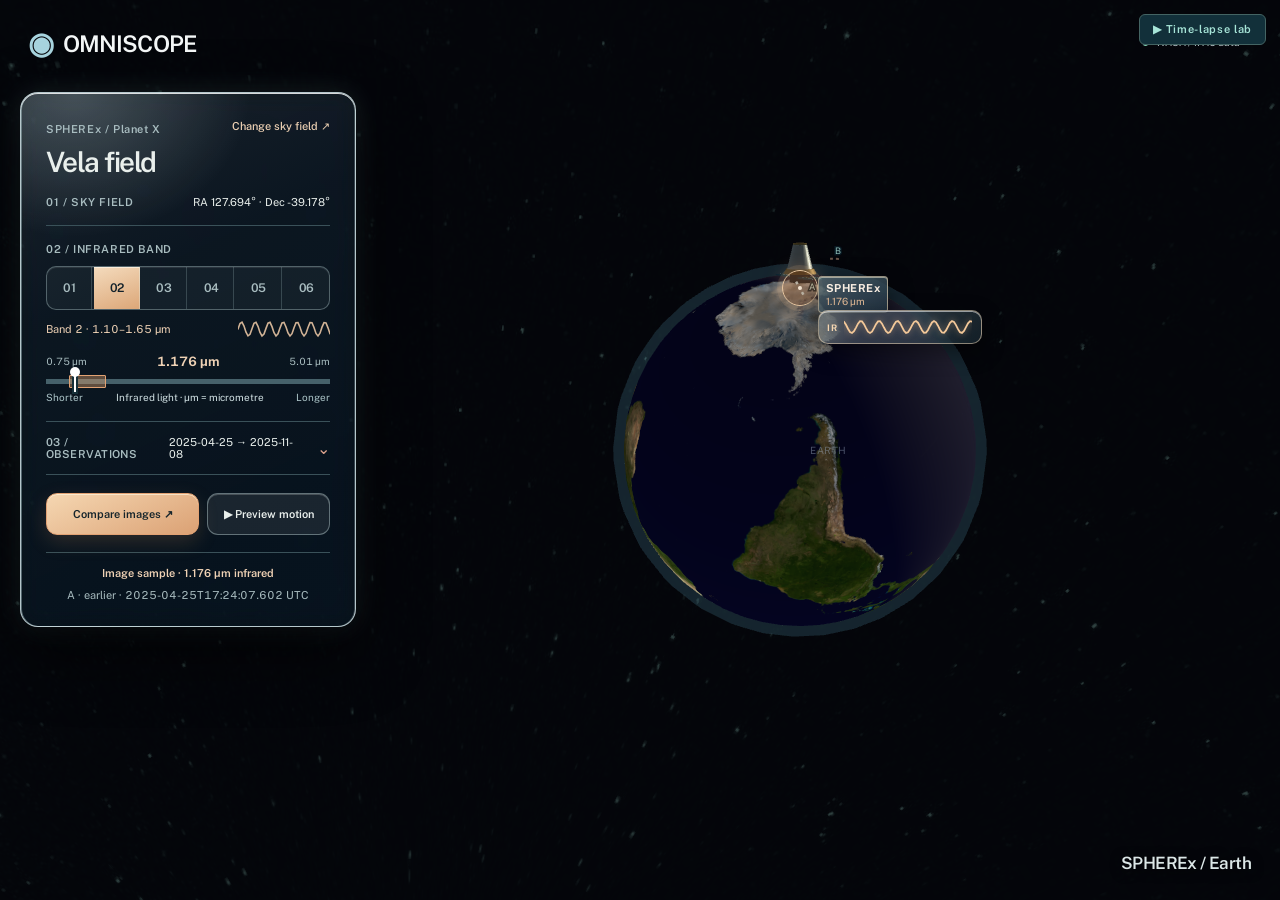
==== commit 6bda7ea1: "Update omniscope" ====
--- a/omniscope/index.html
+++ b/omniscope/index.html
@@ -1,7 +1,7 @@
 <!doctype html>
 <html lang="en">
 <head>
-<base href="/omniscope/public/">
+<base href="public/">
 <meta charset="UTF-8" />
 <meta name="viewport" content="width=device-width, initial-scale=1.0" />
 <title>OMNISCOPE</title>
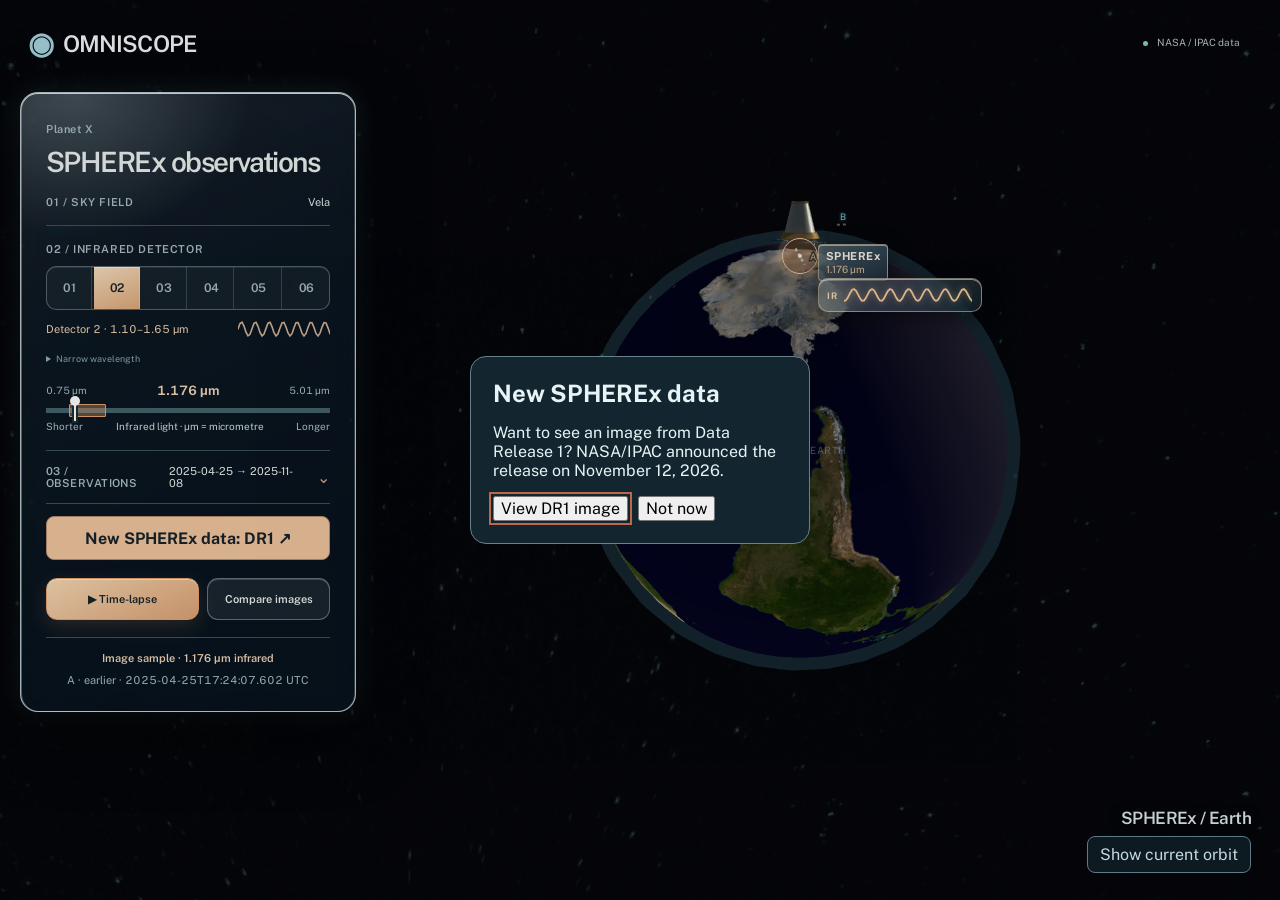
==== commit 6df86f26: "Open a bundled DR1 image from the new data prompt" ====
--- a/omniscope/index.html
+++ b/omniscope/index.html
@@ -3016,5 +3016,29 @@
   renderer.setSize(window.innerWidth, window.innerHeight);
 });
 </script>
+<dialog id="releaseNotice" aria-labelledby="releaseTitle" style="max-width:340px;width:calc(100% - 48px);background:#132630;color:#e7f3f5;border:1px solid #66818a;border-radius:16px;padding:22px">
+ <h2 id="releaseTitle" style="margin:0">New SPHEREx data</h2>
+ <p>Want to see an image from Data Release 1? NASA/IPAC announced the release on November 12, 2026.</p>
+ <form method="dialog" style="display:flex;gap:10px;flex-wrap:wrap">
+  <button value="view" autofocus>View DR1 image</button>
+  <button value="dismiss">Not now</button>
+ </form>
+</dialog>
+<script type="module">
+ const notice=document.getElementById('releaseNotice');
+ const query=new URLSearchParams(location.search);
+ const key='omniscope-dr1-notice';
+ notice.addEventListener('close',()=>{
+  try{sessionStorage.setItem(key,'seen');}catch{}
+  if(notice.returnValue==='view')import('./timelapse-lab.js').then(lab=>lab.openReleasePreview());
+ });
+ let seen=false;
+ try{seen=sessionStorage.getItem(key)==='seen';}catch{}
+ if(!seen&&!query.has('lab')&&!query.has('ra')){
+  const showNotice=()=>notice.showModal();
+  if(document.readyState==='complete')showNotice();
+  else addEventListener('load',showNotice,{once:true});
+ }
+</script>
 </body>
 </html>
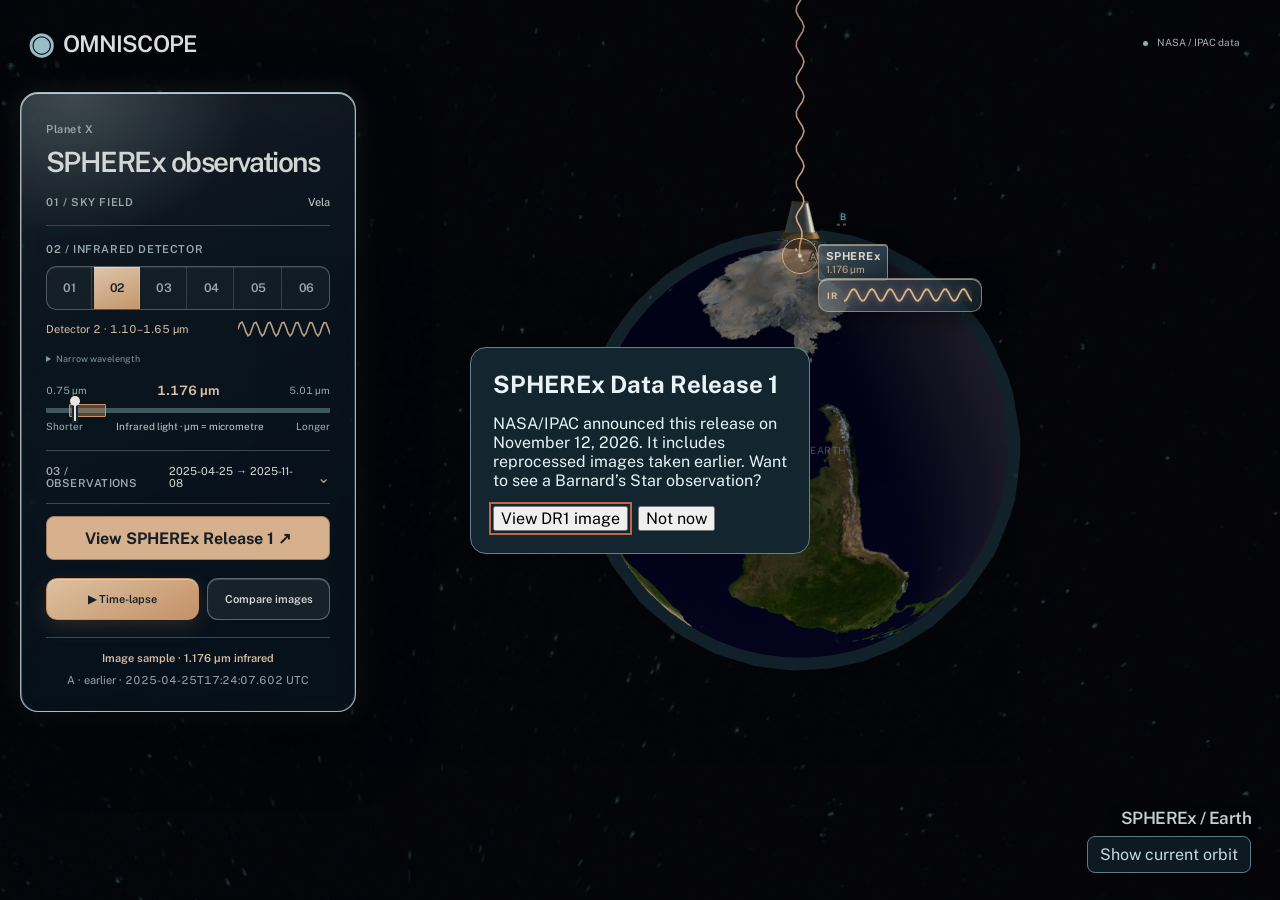
==== commit 77462dcc: "Distinguish the DR1 release date from observation dates" ====
--- a/omniscope/index.html
+++ b/omniscope/index.html
@@ -3017,8 +3017,8 @@
 });
 </script>
 <dialog id="releaseNotice" aria-labelledby="releaseTitle" style="max-width:340px;width:calc(100% - 48px);background:#132630;color:#e7f3f5;border:1px solid #66818a;border-radius:16px;padding:22px">
- <h2 id="releaseTitle" style="margin:0">New SPHEREx data</h2>
- <p>Want to see an image from Data Release 1? NASA/IPAC announced the release on November 12, 2026.</p>
+ <h2 id="releaseTitle" style="margin:0">SPHEREx Data Release 1</h2>
+ <p>NASA/IPAC announced this release on November 12, 2026. It includes reprocessed images taken earlier. Want to see a Barnard’s Star observation?</p>
  <form method="dialog" style="display:flex;gap:10px;flex-wrap:wrap">
   <button value="view" autofocus>View DR1 image</button>
   <button value="dismiss">Not now</button>
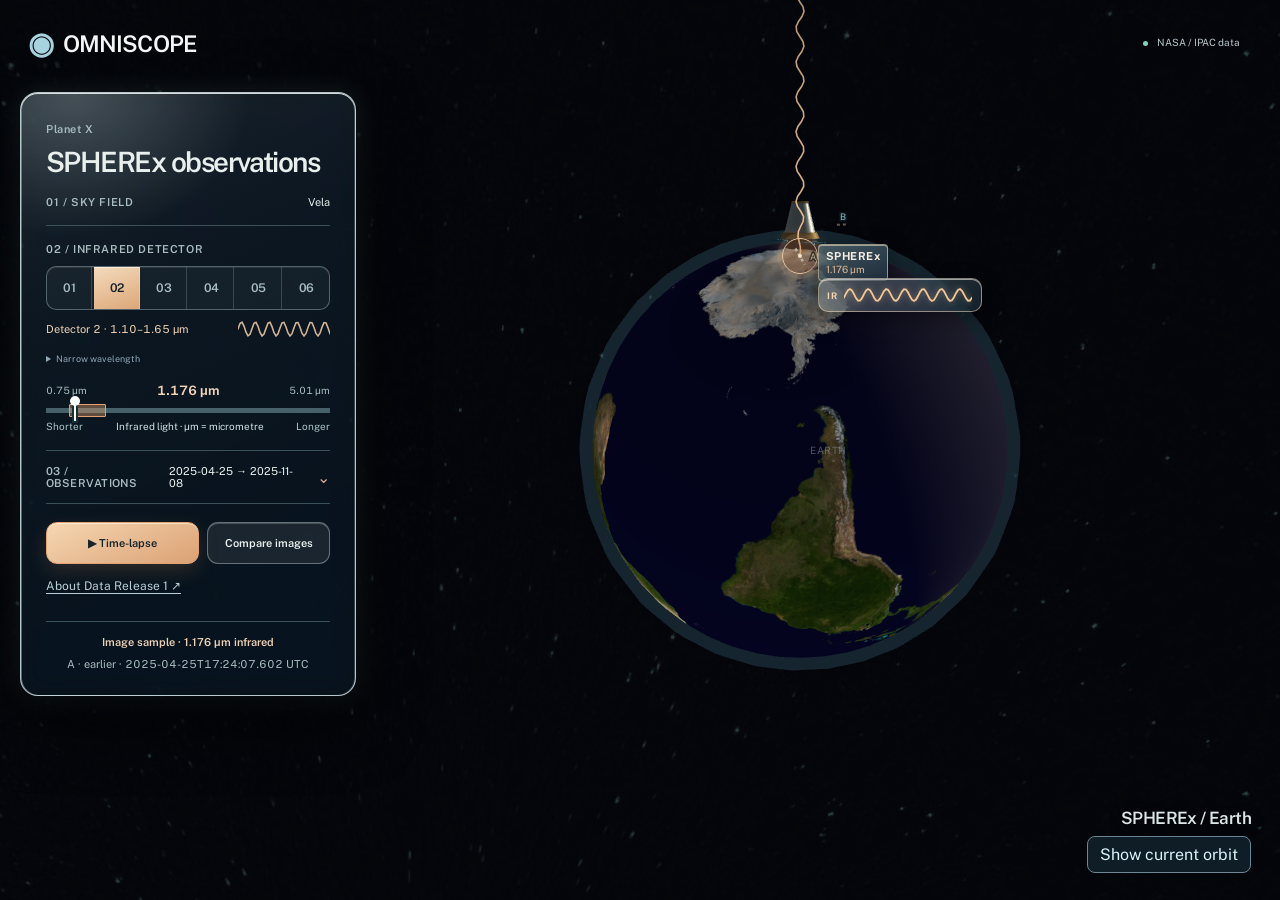
==== commit 30246b4e: "Keep Time-lapse primary and make release details optional" ====
--- a/omniscope/index.html
+++ b/omniscope/index.html
@@ -3024,21 +3024,6 @@
   <button value="dismiss">Not now</button>
  </form>
 </dialog>
-<script type="module">
- const notice=document.getElementById('releaseNotice');
- const query=new URLSearchParams(location.search);
- const key='omniscope-dr1-notice';
- notice.addEventListener('close',()=>{
-  try{sessionStorage.setItem(key,'seen');}catch{}
-  if(notice.returnValue==='view')import('./timelapse-lab.js').then(lab=>lab.openReleasePreview());
- });
- let seen=false;
- try{seen=sessionStorage.getItem(key)==='seen';}catch{}
- if(!seen&&!query.has('lab')&&!query.has('ra')){
-  const showNotice=()=>notice.showModal();
-  if(document.readyState==='complete')showNotice();
-  else addEventListener('load',showNotice,{once:true});
- }
-</script>
+
 </body>
 </html>
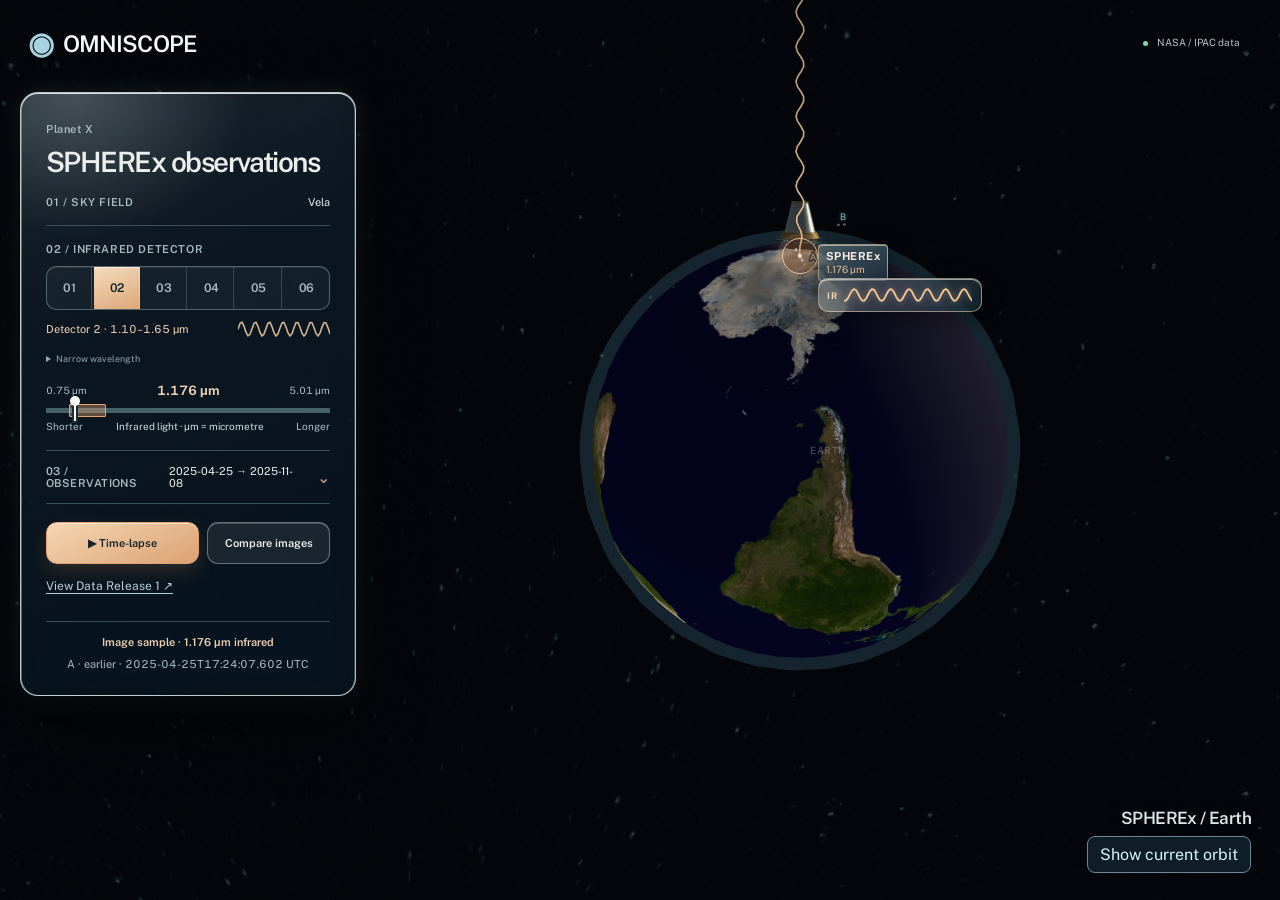
==== commit a5e5e1fa: "Open the DR1 preview directly in Time-lapse" ====
--- a/omniscope/index.html
+++ b/omniscope/index.html
@@ -3016,14 +3016,7 @@
   renderer.setSize(window.innerWidth, window.innerHeight);
 });
 </script>
-<dialog id="releaseNotice" aria-labelledby="releaseTitle" style="max-width:340px;width:calc(100% - 48px);background:#132630;color:#e7f3f5;border:1px solid #66818a;border-radius:16px;padding:22px">
- <h2 id="releaseTitle" style="margin:0">SPHEREx Data Release 1</h2>
- <p>NASA/IPAC announced this release on November 12, 2026. It includes reprocessed images taken earlier. Want to see a Barnard’s Star observation?</p>
- <form method="dialog" style="display:flex;gap:10px;flex-wrap:wrap">
-  <button value="view" autofocus>View DR1 image</button>
-  <button value="dismiss">Not now</button>
- </form>
-</dialog>
+
 
 </body>
 </html>
